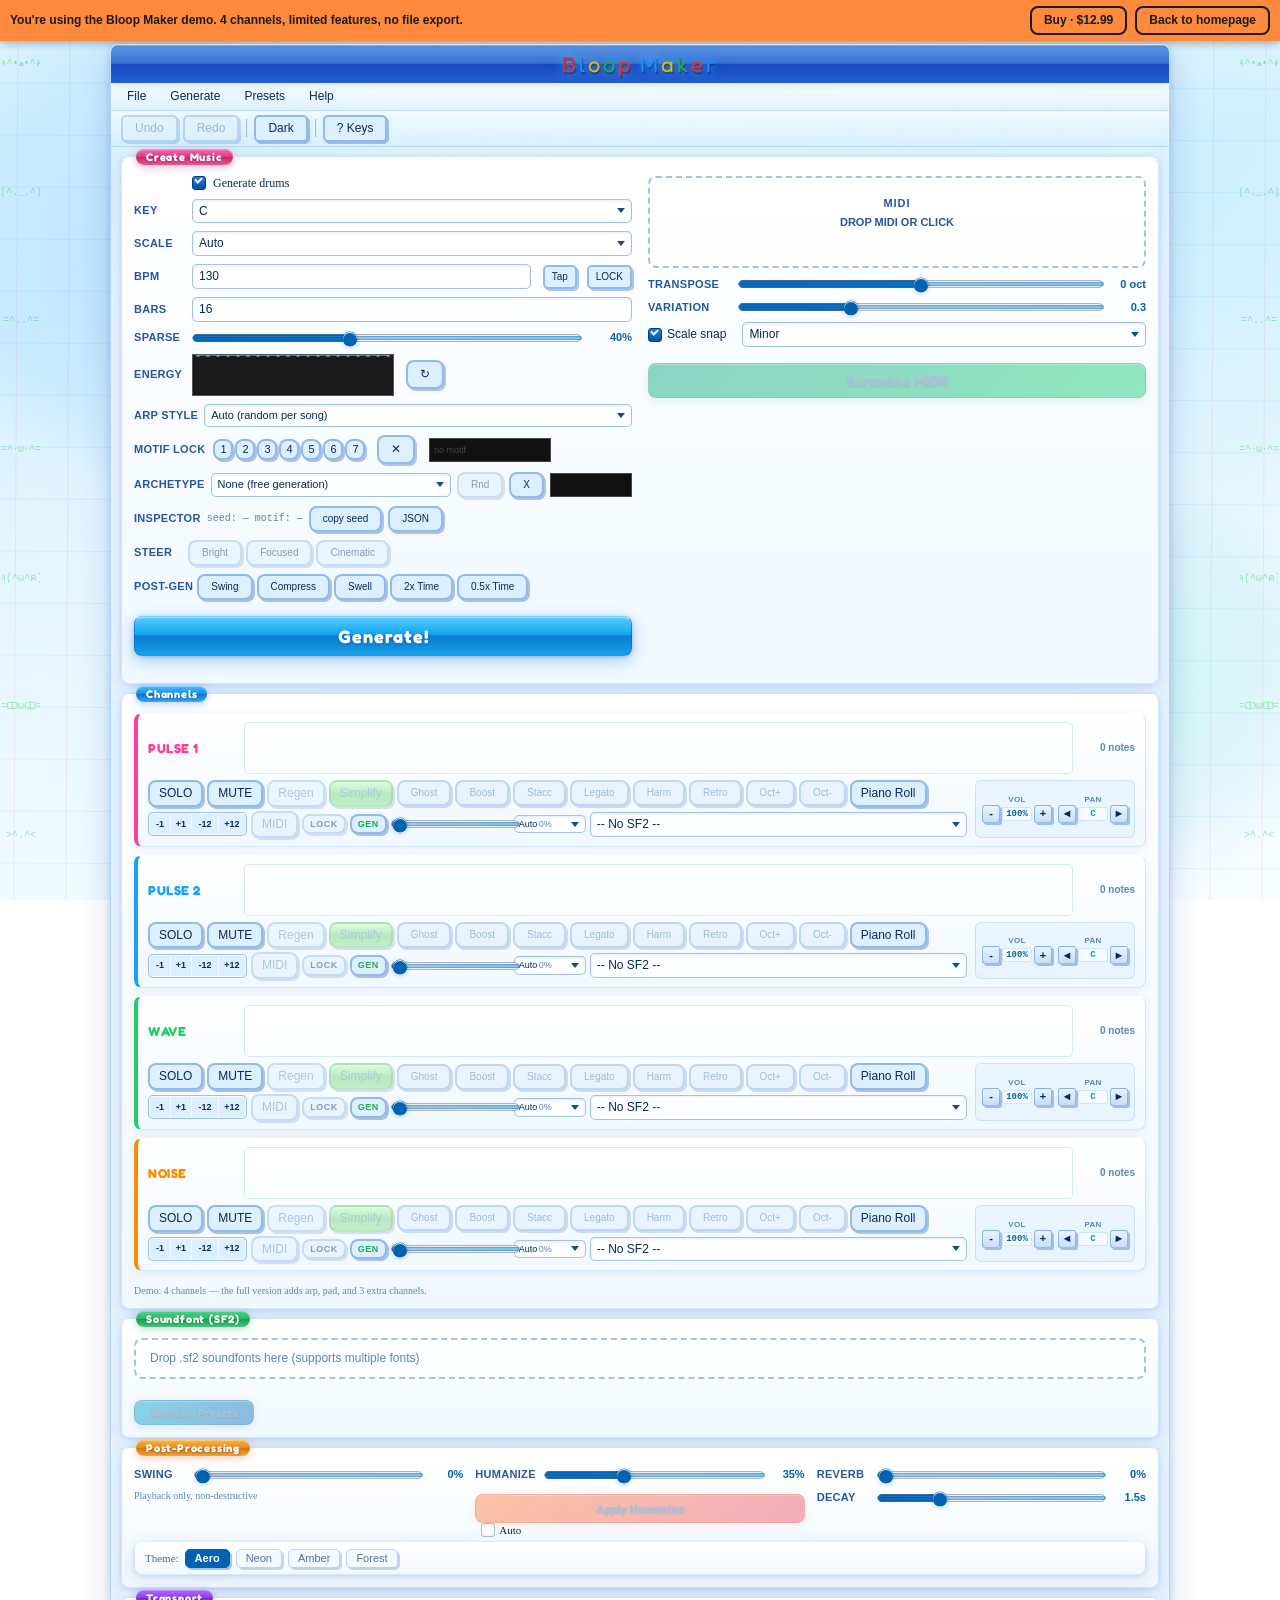
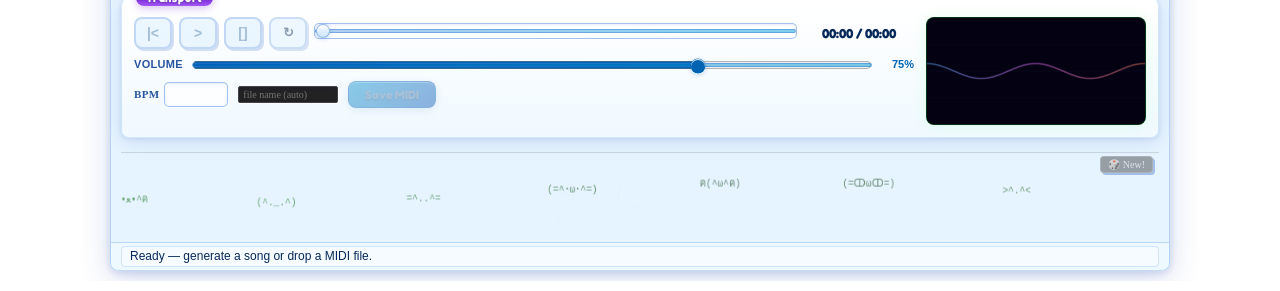
==== app/index.html @ 565cb9e0 "Update Site" ====
<!DOCTYPE html>
<html lang="en">
<head>
  <meta charset="UTF-8" />
  <meta name="viewport" content="width=device-width, initial-scale=1.0" />

  <!-- Primary -->
  <title>Try Bloop Maker Free — In-Browser Game Music Generator Demo</title>
  <meta name="description" content="Try Bloop Maker free in your browser — a no-AI game music generator built on music-theory rules. Generate original chiptune and video game music; the full version exports MIDI and WAV and runs offline." />
  <meta name="keywords" content="
    MIDI generator, free MIDI generator, online MIDI generator,
    melody generator, free melody generator, random melody generator,
    video game music generator, game music maker, indie game music,
    chiptune generator, chiptune maker, 8-bit music generator, 16-bit music,
    procedural music generator, algorithmic music generator,
    royalty free game music, copyright free game music, no AI music,
    background music generator, background music maker,
    RPG music generator, retro music generator, pixel art music,
    game jam music, indie game soundtrack, game dev tools,
    MIDI composer, MIDI maker, MIDI creator, MIDI file generator,
    free music for games, free music for streams, free music for youtube,
    twitch music, stream safe music, no copyright music generator,
    piano roll editor, music composition tool, music theory tool,
    browser music generator, offline music generator, runs offline,
    SoundFont, SF2 player, chiptune composer, tracker music,
    procedural audio, generative music, rule based music
  " />
  <meta name="author" content="Bloop Maker" />
  <meta name="robots" content="index, follow" />
  <meta name="theme-color" content="#1a1a2e" />

  <!-- Canonical -->
  <link rel="canonical" href="https://bloopmaker.net/app/" />

  <!-- Open Graph (Facebook, Discord, Slack previews) -->
  <meta property="og:type" content="website" />
  <meta property="og:title" content="Bloop Maker — Free MIDI Music Generator | No AI | Game &amp; Chiptune Music" />
  <meta property="og:description" content="Generate original video game and chiptune music in your browser. Rule-based, not AI — no copyright risk. Full piano roll editor, MIDI and WAV export. Free, runs offline." />
  <meta property="og:site_name" content="Bloop Maker" />
  <meta property="og:url" content="https://bloopmaker.net/" />

  <!-- Twitter Card -->
  <meta name="twitter:card" content="summary_large_image" />
  <meta name="twitter:title" content="Bloop Maker — Free MIDI Generator for Game Music" />
  <meta name="twitter:description" content="Procedural game music composer. No AI, no copyright risk. Generates original chiptune and RPG music using music theory rules. Free, offline, MIDI + WAV export." />

  <!-- Structured data — SoftwareApplication -->
  <script type="application/ld+json">
  {
    "@context": "https://schema.org",
    "@type": "SoftwareApplication",
    "name": "Bloop Maker",
    "alternateName": ["Bloop Maker MIDI Generator", "Bloop Maker Game Music Composer"],
    "description": "Free browser-based procedural MIDI melody generator and composer for video game and chiptune music. Uses rule-based music theory — no AI, no copyright risk. Runs offline. Export to MIDI or WAV. Features piano roll editing, 6 channels, 50+ melodic archetypes, and 28 arp styles.",
    "applicationCategory": "MusicApplication",
    "applicationSubCategory": "MIDI Generator",
    "operatingSystem": "Any — browser-based, Windows, Mac, Linux",
    "url": "https://bloopmaker.net/",
    "offers": {
      "@type": "Offer",
      "price": "0",
      "priceCurrency": "USD",
      "availability": "https://schema.org/InStock"
    },
    "audience": {
      "@type": "Audience",
      "audienceType": "Indie game developers, streamers, content creators, musicians, game jam participants"
    },
    "featureList": [
      "Procedural MIDI melody generation — no AI",
      "Rule-based music theory composition",
      "Video game music composer",
      "Chiptune and 8-bit music generator",
      "RPG, battle, ambient, and town music modes",
      "Full piano roll note editor",
      "6 independent channels",
      "50+ melodic archetypes",
      "28 arpeggio styles",
      "MIDI file export",
      "WAV audio export",
      "SoundFont (SF2) support",
      "Deterministic seed system — same seed = same song",
      "Runs completely offline",
      "No account required",
      "No copyright risk",
      "No AI or machine learning",
      "Per-channel post-generation editing",
      "Global swing, compress, swell, and time-stretch tools",
      "Import and edit existing MIDI files"
    ],
    "keywords": "MIDI generator, game music, chiptune, procedural music, no AI music, royalty free game music, melody generator"
  }
  </script>

  <!-- FAQ structured data — helps Google show Q&A in search results -->
  <script type="application/ld+json">
  {
    "@context": "https://schema.org",
    "@type": "FAQPage",
    "mainEntity": [
      {
        "@type": "Question",
        "name": "Does Bloop Maker use AI to generate music?",
        "acceptedAnswer": {
          "@type": "Answer",
          "text": "No. Bloop Maker generates music using rule-based music theory algorithms written in code — chord progressions, melody contour, motif repetition, harmonic rhythm, and drum patterns. No machine learning, no neural networks, no AI models are involved."
        }
      },
      {
        "@type": "Question",
        "name": "Is the music generated by Bloop Maker royalty free?",
        "acceptedAnswer": {
          "@type": "Answer",
          "text": "Yes. Music generated by Bloop Maker is created procedurally by code, not sampled from existing recordings. There is no copyright risk from using it in games, streams, YouTube videos, or other projects."
        }
      },
      {
        "@type": "Question",
        "name": "Does Bloop Maker require an internet connection?",
        "acceptedAnswer": {
          "@type": "Answer",
          "text": "No. Bloop Maker runs completely offline once the page is loaded. No data leaves your machine, no account is required, and there is no internet dependency."
        }
      },
      {
        "@type": "Question",
        "name": "What file formats can Bloop Maker export?",
        "acceptedAnswer": {
          "@type": "Answer",
          "text": "Bloop Maker exports standard MIDI files (.mid) that open in any DAW, and WAV audio files rendered using a loaded SoundFont (.sf2). Individual channels can also be exported as separate MIDI files."
        }
      },
      {
        "@type": "Question",
        "name": "Is Bloop Maker free?",
        "acceptedAnswer": {
          "@type": "Answer",
          "text": "Yes, Bloop Maker is completely free to use. The source code is open and it runs in any modern browser."
        }
      }
    ]
  }
  </script>

  <link rel="preconnect" href="https://fonts.googleapis.com" />
  <link href="https://fonts.googleapis.com/css2?family=Fredoka+One&family=Nunito:wght@400;600;700;800&display=swap" rel="stylesheet" />
  <script type="module" crossorigin src="./assets/index-B3h8TAz4.js"></script>
  <link rel="stylesheet" crossorigin href="./assets/index-7Cg9jHGl.css">
</head>
<body>
  <canvas id="bg-canvas"></canvas>
  <div id="app"></div>
</body>
</html>
---- app/assets/index-7Cg9jHGl.css ----
@import"https://fonts.googleapis.com/css2?family=Fredoka+One&display=swap";:root{--win: #e6f4ff;--card: #ffffff;--btn-hi1: #f0f8ff;--btn-hi2: #ddf0ff;--btn-lo1: #c8e4ff;--btn-lo2: #d8eeff;--tb-hi: rgba(68,120,215,.91);--tb-lo: rgba(10,46,155,.97);--b-win: rgba(100,162,235,.38);--b-btn: rgba(55,120,215,.46);--b-card: rgba(135,192,245,.35);--txt: #07295a;--txt-dis: #5a88b4;--txt-dim: #2855a0;--acc: #0063b1;--acc2: #00a0c0;--sel-bg: #003c8c;--sel-txt: #ffffff;--ok: #005c18;--busy: #004cb0;--err: #be1c1c;--c1: #FF3D9A;--c2: #1A9FFF;--c3: #22cc66;--c4: #FF8C00;--red: #be1c1c;--font: 12px/1.4 "Segoe UI", Tahoma, Arial, sans-serif;--font-title: "Fredoka One", "Comic Sans MS", cursive;--radius: 8px}body.theme-neon{background:linear-gradient(160deg,#0d0015,#18003a,#0a001e);background-attachment:fixed;--win: rgba(22,0,48,.95);--card: rgba(30,0,60,.92);--btn-hi1: rgba(80,0,140,.88);--btn-hi2: rgba(50,0,100,.82);--btn-lo1: rgba(30,0,70,.78);--btn-lo2: rgba(40,0,90,.86);--tb-hi: rgba(140,0,200,.96);--tb-lo: rgba(40,0,80,.99);--b-win: rgba(200,0,255,.35);--b-btn: rgba(180,0,240,.5);--b-card: rgba(160,0,220,.28);--txt: #ff88ff;--txt-dis: #660066;--txt-dim: #cc44cc;--acc: #00ffcc;--acc2: #ff00aa;--sel-bg: #aa00ff;--sel-txt: #ffffff;--ok: #00ffaa;--busy: #aa00ff;--err: #ff3366;--c1: #ff00cc;--c2: #00ffee;--c3: #aa00ff;--c4: #ffcc00}body.theme-neon:before{background:radial-gradient(circle,rgba(200,0,255,.18) 0%,transparent 70%)}body.theme-neon:after{background:radial-gradient(circle,rgba(0,255,200,.15) 0%,transparent 70%)}body.theme-amber{background:linear-gradient(160deg,#fdf4e0,#f5e6c0,#faebd4);background-attachment:fixed;--win: rgba(255,248,225,.96);--card: rgba(255,252,235,.94);--btn-hi1: rgba(255,235,170,.9);--btn-hi2: rgba(250,220,140,.84);--btn-lo1: rgba(240,200,110,.8);--btn-lo2: rgba(248,215,135,.88);--tb-hi: rgba(210,130,20,.95);--tb-lo: rgba(150,80,0,.98);--b-win: rgba(180,120,40,.3);--b-btn: rgba(160,100,20,.4);--b-card: rgba(180,130,50,.28);--txt: #3a1a00;--txt-dis: #b08040;--txt-dim: #7a4010;--acc: #c86400;--acc2: #e09020;--sel-bg: #8b4800;--sel-txt: #ffffff;--ok: #2a6000;--busy: #7a3a00;--err: #aa1000;--c1: #c84000;--c2: #0060a0;--c3: #408020;--c4: #9040c0}body.theme-amber:before{background:radial-gradient(circle,rgba(255,200,80,.25) 0%,transparent 70%)}body.theme-amber:after{background:radial-gradient(circle,rgba(200,140,40,.18) 0%,transparent 70%)}body.theme-green{background:linear-gradient(160deg,#e8f5e9,#c8e6c9,#e0f2e1);background-attachment:fixed;--win: rgba(232,245,233,.96);--card: rgba(245,255,245,.94);--btn-hi1: rgba(200,240,200,.9);--btn-hi2: rgba(170,220,170,.84);--btn-lo1: rgba(140,200,140,.8);--btn-lo2: rgba(160,215,160,.88);--tb-hi: rgba(40,120,40,.96);--tb-lo: rgba(10,70,10,.99);--b-win: rgba(60,140,60,.3);--b-btn: rgba(40,120,40,.42);--b-card: rgba(80,150,80,.28);--txt: #0a2a0a;--txt-dis: #508050;--txt-dim: #1a5a1a;--acc: #1a8a1a;--acc2: #40b040;--sel-bg: #0a5a0a;--sel-txt: #ffffff;--ok: #006600;--busy: #004400;--err: #880000;--c1: #cc2244;--c2: #1a88aa;--c3: #228822;--c4: #aa6600}body.theme-green:before{background:radial-gradient(circle,rgba(80,200,80,.25) 0%,transparent 70%)}body.theme-green:after{background:radial-gradient(circle,rgba(40,160,80,.18) 0%,transparent 70%)}body.dark{background:radial-gradient(ellipse 55% 45% at 15% 20%,rgba(0,60,160,.45) 0%,transparent 100%),radial-gradient(ellipse 42% 38% at 85% 15%,rgba(0,80,180,.3) 0%,transparent 100%),radial-gradient(ellipse 50% 50% at 50% 85%,rgba(0,50,140,.25) 0%,transparent 100%),linear-gradient(170deg,#020814,#03101e 35%,#020c18 65%,#030f1c);background-attachment:fixed;--win: rgba(6,14,38,.94);--card: rgba(8,18,48,.9);--btn-hi1: rgba(18,38,88,.88);--btn-hi2: rgba(12,28,68,.82);--btn-lo1: rgba(8,20,54,.78);--btn-lo2: rgba(14,32,76,.86);--tb-hi: rgba(4,10,38,.96);--tb-lo: rgba(2,5,26,.98);--b-win: rgba(28,66,175,.36);--b-btn: rgba(38,88,200,.4);--b-card: rgba(22,58,148,.3);--txt: #88b8e4;--txt-dis: #1c4266;--txt-dim: #4272aa;--acc: #2882de;--acc2: #00b8e0;--sel-bg: #003688;--ok: #00a040;--busy: #1868e0;--err: #cc3c3c}*,*:before,*:after{box-sizing:border-box;margin:0;padding:0}html,body{min-height:100vh;font:var(--font);color:var(--txt);padding:10px;overflow-x:hidden}body{background:radial-gradient(ellipse 60% 45% at 20% 15%,rgba(180,230,255,.4) 0%,transparent 100%),radial-gradient(ellipse 45% 40% at 80% 25%,rgba(140,220,245,.28) 0%,transparent 100%),radial-gradient(ellipse 50% 50% at 50% 80%,rgba(190,240,255,.22) 0%,transparent 100%),linear-gradient(170deg,#f4fbff,#ddf2ff 30%,#eaf8ff,#f8fdff);background-attachment:fixed}body:before{content:"";position:fixed;width:520px;height:520px;top:-4%;left:-8%;border-radius:50%;background:radial-gradient(circle,rgba(120,200,255,.28) 0%,rgba(80,180,240,.1) 50%,transparent 72%);pointer-events:none;z-index:0}body:after{content:"";position:fixed;width:400px;height:400px;bottom:2%;right:-5%;border-radius:50%;background:radial-gradient(circle,rgba(100,230,210,.22) 0%,rgba(60,200,200,.08) 50%,transparent 72%);pointer-events:none;z-index:0}#bg-canvas{position:fixed;top:0;left:0;width:100%;height:100%;z-index:0;pointer-events:none;opacity:.1}body.dark #bg-canvas{opacity:.25}body.dark .btn-chstep{background:linear-gradient(180deg,#122e64e6,#081840e6);color:var(--txt)}body.dark .btn-chstep:hover{background:linear-gradient(180deg,#1e3c82e6,#10285ae6)}body.dark .ch-step-val{background:#0006;border-color:var(--b-card)}body.dark select,body.dark input[type=text],body.dark input[type=number]{background-color:#0a1c46eb!important;color:#88b8e4!important;border-color:var(--b-btn)}body.dark select option{background:#0d1f4a!important;color:#88b8e4!important}.arp-btn.active{background:var(--acc)!important;color:#fff!important;border-color:var(--acc)!important}@keyframes btn-wobble{0%,to{transform:rotate(-2deg)}50%{transform:rotate(2deg)}}#app{position:relative;z-index:1;background:linear-gradient(180deg,rgba(255,255,255,.8) 0%,rgba(230,246,255,.6) 5%,var(--win) 14%);border:1px solid var(--b-win);border-top:1px solid rgba(255,255,255,.8);border-radius:var(--radius);box-shadow:0 8px 32px #003cb42e,0 2px 8px #001e7824,inset 0 1px #ffffffbf;max-width:1060px;margin:0 auto;overflow:hidden}.win-titlebar{background:linear-gradient(180deg,#5a96e6f5,#326ed2fa 48%,#1446befc 51%,#1e5ad2f7);display:flex;align-items:center;justify-content:center;padding:6px 12px;user-select:none;box-shadow:inset 0 1px #c8e6ff73,0 2px 6px #001e7840;min-height:38px}.win-title-text{font-family:var(--font-title);font-size:22px;letter-spacing:3px;line-height:1}.win-song-subtitle{position:absolute;right:14px;font-size:10px;font-family:var(--font);color:#ffffff8c;letter-spacing:.5px;font-style:italic;white-space:nowrap;overflow:hidden;text-overflow:ellipsis;max-width:260px}.title-letter{display:inline-block;color:#fffffff2;text-shadow:0 0 10px rgba(120,220,255,.6),0 0 22px rgba(60,180,255,.35),1px 2px 0 rgba(0,0,0,.35);transition:transform .14s cubic-bezier(.34,1.56,.64,1),color .12s,text-shadow .12s}.title-letter:hover{transform:scale(1.32) rotate(-7deg) translateY(-4px);color:#b8ffee;text-shadow:0 0 14px rgba(80,255,200,.8),0 0 28px rgba(40,200,180,.55),1px 2px 0 rgba(0,0,0,.4)}.win-menubar{background:linear-gradient(180deg,#ffffff8c,#dcf0ff66);border-bottom:1px solid var(--b-win);display:flex;gap:0;padding:2px 4px;position:relative;z-index:200}.win-menu-item{position:relative;padding:3px 12px;font:var(--font);cursor:default;user-select:none;border-radius:4px;color:var(--txt);transition:background .1s}.win-menu-item:hover,.win-menu-item.open{background:var(--sel-bg);color:var(--sel-txt);border-radius:4px 4px 0 0}.win-dropdown{display:none;position:absolute;top:100%;left:0;background:#fff;border:1px solid var(--b-card);box-shadow:0 4px 18px #0032aa2e,0 1px 4px #0000001a;min-width:190px;z-index:999;padding:3px 0;border-radius:0 4px 4px}.win-menu-item.open .win-dropdown{display:block}.win-dropdown-item{padding:5px 18px;font:var(--font);color:var(--txt);cursor:default;white-space:nowrap}.win-dropdown-item:hover{background:var(--sel-bg);color:var(--sel-txt)}.win-dropdown-item.disabled{color:var(--txt-dis);pointer-events:none}.win-dropdown-sep{height:1px;background:var(--b-card);margin:3px 8px}.win-toolbar{background:linear-gradient(180deg,#ffffff73,#d2ebff4d);border-bottom:1px solid var(--b-win);display:flex;align-items:center;gap:5px;padding:4px 10px;flex-wrap:wrap}.toolbar-sep{width:1px;height:18px;background:var(--b-btn);margin:0 2px}button{background:var(--btn-hi2);border:2px solid var(--b-btn);border-radius:var(--radius);box-shadow:2px 2px #003cb44d;font:var(--font);color:var(--txt);cursor:pointer;padding:4px 12px;white-space:nowrap;transition:box-shadow .06s,transform .06s}button:hover:not(:disabled){box-shadow:3px 3px #003cb466;transform:translate(-1px,-1px)}button:active:not(:disabled){box-shadow:1px 1px #003cb44d;transform:translate(1px,1px);padding:4px 12px}button:disabled{color:var(--txt-dis);cursor:not-allowed;opacity:.55}.toolbar-btn{padding:3px 12px;border-radius:5px}.toolbar-btn:active:not(:disabled){padding:4px 11px 2px 13px}input[type=text],input[type=number],select{background:#fffc;border:1px solid var(--b-btn);border-radius:5px;font:var(--font);color:#07295a;padding:3px 6px;outline:none;box-shadow:inset 0 1px 3px #0032a01a,0 1px #fff9}select option{color:#07295a;background:#fff}input[type=number]{width:64px}select{appearance:none;background-image:url("data:image/svg+xml,%3Csvg xmlns='http://www.w3.org/2000/svg' width='8' height='5'%3E%3Cpath d='M0 0l4 5 4-5z' fill='%230a5090'/%3E%3C/svg%3E");background-repeat:no-repeat;background-position:right 6px center;background-color:#fffc;padding-right:22px;cursor:pointer}select:focus,input:focus{border-color:var(--acc);box-shadow:0 0 0 2px #0064c82e,inset 0 1px 3px #0032a01a}.seek-slider:focus{outline:none;border-color:var(--b-btn);box-shadow:inset 0 1px 3px #0032a01a}input[type=range]{accent-color:var(--acc);cursor:pointer;height:16px}input[type=range]::-webkit-slider-runnable-track{height:4px;background:linear-gradient(90deg,#0064c84d,#00a0dc80);border-radius:2px;border:1px solid var(--b-btn)}input[type=range]::-webkit-slider-thumb{appearance:none;width:14px;height:14px;margin-top:-6px;background:linear-gradient(180deg,#fffffff7,#c8e4ffe6);border:1px solid var(--b-btn);border-radius:50%;box-shadow:0 1px 4px #0050c838,inset 0 1px #ffffffe6;cursor:pointer}input[type=checkbox]{appearance:none;width:14px;height:14px;background:#fffc;border:1px solid var(--b-btn);border-radius:3px;position:relative;cursor:pointer;vertical-align:middle;flex-shrink:0;box-shadow:inset 0 1px 2px #0032a01a}input[type=checkbox]:checked{background:linear-gradient(180deg,#1e80e0,#0050a8);border-color:#003c8c}input[type=checkbox]:checked:after{content:"";position:absolute;left:2px;top:0;width:7px;height:5px;border-left:2px solid #fff;border-bottom:2px solid #fff;transform:rotate(-45deg)}.win-body{padding:10px;display:flex;flex-direction:column;gap:10px}.card{background:linear-gradient(180deg,#fff 0% 5%,#f0f9ff);border:1px solid var(--b-card);border-top:1px solid rgba(255,255,255,.9);border-radius:var(--radius);box-shadow:0 4px 18px #003cb41f,0 1px 4px #001e781a,inset 0 1px #ffffffeb;padding:18px 12px 12px;position:relative}.card-title{position:absolute;top:-9px;left:14px;background:linear-gradient(90deg,#0063b1d9,#00a0c0cc);padding:1px 10px;font:bold 11px var(--font-title);color:#fff;border-radius:20px;letter-spacing:.8px;text-shadow:0 1px 2px rgba(0,0,0,.25);box-shadow:0 1px 4px #0050b433}.ct-create{background:linear-gradient(180deg,#ff64b4f2,#dc286eeb 49%,#c81e5af5 51%,#e6468ce6);box-shadow:0 2px 8px #c828504d,inset 0 1px #ffc8e666}.ct-channels{background:linear-gradient(180deg,#50b4fff2,#008ce6eb 49%,#006ed2f5 51%,#28a0f0e6);box-shadow:0 2px 8px #0064d24d,inset 0 1px #b4e6ff73}.ct-sf2{background:linear-gradient(180deg,#50d282f2,#14b45aeb 49%,#0a9b46f5 51%,#32c36ee6);box-shadow:0 2px 8px #0a8c3c47,inset 0 1px #aaffd266}.ct-pp{background:linear-gradient(180deg,#ffb43cf2,#e6820aeb 49%,#d26e00f5 51%,#f09b28e6);box-shadow:0 2px 8px #b4500047,inset 0 1px #ffe6a066}.ct-transport{background:linear-gradient(180deg,#b464fff2,#8232e6eb 49%,#6e1ed2f5 51%,#9b46f5e6);box-shadow:0 2px 8px #641ec847,inset 0 1px #dcb4ff66}.win-status{background:#ffffff4d;border-top:1px solid var(--b-win);display:flex;align-items:center;padding:3px 10px;min-height:24px}.win-status-panel{border:1px solid var(--b-card);border-radius:4px;padding:1px 8px;flex:1;white-space:nowrap;overflow:hidden;text-overflow:ellipsis;font:var(--font);background:#fff6}.win-status.ok .win-status-panel{color:var(--ok)}.win-status.busy .win-status-panel{color:var(--busy)}.win-status.err .win-status-panel{color:var(--err)}.create-grid{display:grid;grid-template-columns:1fr 1fr;gap:16px}@media (max-width: 600px){.create-grid{grid-template-columns:1fr}}.gen-row{display:flex;align-items:center;gap:8px;margin-bottom:8px}.gen-label{font-weight:700;min-width:50px;font-size:11px;text-transform:uppercase;letter-spacing:.3px;color:var(--txt-dim)}.gen-select,.gen-input{flex:1;min-width:80px}.gen-select{color:#07295a!important}body.dark .gen-select{color:#88b8e4!important}.gen-noise-row{display:flex;align-items:center;gap:7px;margin-bottom:8px;padding-left:58px}@keyframes spinny{0%{transform:rotate(0)}to{transform:rotate(360deg)}}.btn-generate{width:100%;padding:8px;background:linear-gradient(180deg,#50c8fff2,#00a0f0eb 45%,#0078d2f5 51%,#0096e6e6);border:1px solid rgba(0,100,190,.55);border-top:1px solid rgba(140,220,255,.8);border-radius:var(--radius);box-shadow:0 4px 16px #0064dc52,0 1px 4px #003cb433,inset 0 1px #ffffff80;font:bold 18px var(--font-title);letter-spacing:1px;cursor:pointer;color:#fff;text-shadow:0 1px 3px rgba(0,40,120,.4);margin-top:8px;transition:transform .1s,box-shadow .1s}.btn-generate:hover:not(:disabled){transform:translateY(-1px);box-shadow:0 6px 22px #0078f066,inset 0 1px #ffffff8c}.btn-generate:active:not(:disabled){transform:translateY(1px);box-shadow:inset 0 2px 6px #00288c38;padding:9px 8px 7px}.btn-scramble{width:100%;padding:7px;background:linear-gradient(135deg,#00a078e0,#00c864d1);border:1px solid rgba(0,120,80,.4);border-radius:var(--radius);box-shadow:0 3px 10px #00965a38,inset 0 1px #ffffff47;font:bold 15px var(--font-title);cursor:pointer;color:#fff;text-shadow:0 1px 2px rgba(0,0,0,.25);margin-top:8px;transition:transform .1s}.btn-scramble:hover:not(:disabled){transform:translateY(-1px)}.btn-scramble:active:not(:disabled){transform:translateY(1px);padding:8px 7px 6px}.btn-scramble:disabled{opacity:.5;cursor:not-allowed}.drop-zone{position:relative;border:2px dashed var(--b-btn);border-radius:var(--radius);background:#ffffff6b;padding:18px 10px;text-align:center;cursor:pointer;overflow:hidden;margin-bottom:8px;transition:background .15s,border-color .15s}.drop-zone input[type=file]{position:absolute;inset:0;opacity:0;cursor:pointer;width:100%;height:100%}.drop-zone:hover,.drop-zone.drag-over{background:#0064c814;border-color:var(--acc)}.drop-zone.loaded{border-color:#2a5;background:#00b45012}.drop-icon{font-size:11px;font-weight:700;display:block;margin-bottom:4px;color:var(--txt-dim);letter-spacing:1px}.drop-label{font-weight:700;font-size:11px;text-transform:uppercase;color:var(--txt-dim)}.drop-filename{margin-top:4px;font-size:11px;color:var(--acc);font-weight:700;min-height:14px}.scramble-row{display:flex;align-items:center;gap:8px;margin-bottom:7px}.scramble-label{font-weight:700;font-size:11px;text-transform:uppercase;min-width:82px;letter-spacing:.3px;color:var(--txt-dim)}.range-input{flex:1}.scramble-val{font-weight:700;font-size:11px;min-width:34px;text-align:right;color:var(--acc)}.scramble-check{display:flex;align-items:center;gap:5px;font-size:12px;cursor:pointer}.progress-wrap{height:7px;background:#0050b414;border:1px solid var(--b-card);border-radius:4px;margin-top:8px;overflow:hidden;opacity:0;transition:opacity .2s}.progress-wrap.visible{opacity:1}@keyframes aero-shimmer{0%{background-position:-100% 0}to{background-position:200% 0}}.progress-fill{height:100%;background:linear-gradient(90deg,#0082dcd9,#00bef0e6 40%,#50dcfff2 55%,#00aae6e0 75%,#006ed2d1);background-size:200% 100%;border-radius:4px;box-shadow:0 0 8px #00a0f066,inset 0 1px #ffffff59;transition:width .15s ease;animation:aero-shimmer 1.8s linear infinite}.channels-list{display:flex;flex-direction:column;gap:8px}.channel-row{display:flex;flex-direction:column;gap:6px;background:linear-gradient(180deg,#fff,#f0f9ff);border:1px solid var(--b-card);border-top:1px solid rgba(255,255,255,.92);border-radius:var(--radius);border-left:4px solid;padding:8px 10px;box-shadow:0 2px 10px #0032a014,inset 0 1px #fffffff2}.channel-row[data-channel=pulse1]{border-left-color:var(--c1)}.channel-row[data-channel=pulse2]{border-left-color:var(--c2)}.channel-row[data-channel=wave]{border-left-color:var(--c3)}.channel-row[data-channel=noise]{border-left-color:var(--c4)}.channel-row.muted{opacity:.36}.ch-top{display:grid;grid-template-columns:88px 1fr auto;align-items:center;gap:8px}.channel-label{font:bold 13px var(--font-title);letter-spacing:.5px}.channel-row[data-channel=pulse1] .channel-label{color:var(--c1)}.channel-row[data-channel=pulse2] .channel-label{color:var(--c2)}.channel-row[data-channel=wave] .channel-label{color:var(--c3)}.channel-row[data-channel=noise] .channel-label{color:var(--c4)}.channel-canvas{width:100%;height:52px;display:block;border:1px solid var(--b-card);border-radius:5px;background:#ffffffb3;cursor:default}.channel-canvas.editing{height:200px;cursor:crosshair}.channel-note-count{font-size:10px;font-weight:700;min-width:54px;text-align:right;color:var(--txt-dis)}.ch-controls{display:flex;align-items:stretch;gap:8px;position:relative;z-index:1}.ch-btns{display:flex;align-items:center;gap:4px;flex-wrap:wrap;flex:1}.btn-solo,.btn-mute,.btn-regen,.btn-simplify,.btn-export-ch,.btn-edit-roll{padding:3px 9px}.btn-mute.active{background:linear-gradient(180deg,#ffa0b4e0,#dc5064cc 51%,#f08296e6);color:#6a0015;border-color:#c83c5080}.btn-solo.active{background:linear-gradient(180deg,#ffe664e6,#dcaa14d1 51%,#f0d23ceb);color:#4a3000;border-color:#b4820080}.btn-edit-roll.active{background:linear-gradient(180deg,#8cd2ffe6,#3c96ebd1 51%,#64b4ffeb);color:#002060;border-color:#2878d280}.btn-regen:disabled,.btn-export-ch:disabled,.btn-simplify:disabled{opacity:.45;cursor:not-allowed}.btn-simplify{background:linear-gradient(180deg,#b4ffb4e0,#50c850cc 51%,#78dc78e6);border-color:#28a02875;color:#003a00}.ch-transpose{display:flex;align-items:center;gap:1px;border:1px solid var(--b-btn);border-radius:5px;overflow:hidden;padding:1px;background:#fff3}.btn-tr{width:20px;height:20px;padding:0;font:700 9px/1 Segoe UI,Tahoma,sans-serif;border:none;border-radius:0;box-shadow:none}.btn-tr:active{box-shadow:inset 0 1px 2px #0032a02e;padding:0}.ch-sliders{display:flex;align-items:center;gap:6px;padding:3px 6px;background:#dceeff73;border:1px solid var(--b-card);border-radius:6px;flex-shrink:0}.ch-step-ctrl{display:flex;flex-direction:column;align-items:center;gap:1px}.ch-slider-lbl{font:700 8px Segoe UI,Tahoma,sans-serif;text-transform:uppercase;letter-spacing:.3px;color:var(--txt-dis)}.ch-btn-group{display:flex;align-items:center;gap:2px}.btn-chstep{width:18px;height:18px;padding:0;font:700 11px Segoe UI,Tahoma,sans-serif;line-height:1;background:linear-gradient(180deg,#e8f4ff,#c8ddf5);border:1px solid var(--b-btn);border-radius:3px;color:var(--txt);cursor:pointer;display:flex;align-items:center;justify-content:center}.btn-chstep:hover{background:linear-gradient(180deg,#f2f9ff,#d8eeff)}.btn-chstep:active{background:linear-gradient(180deg,#b8d4f0,#c8e0ff)}.ch-step-val{font:700 9px Segoe UI,Tahoma,monospace;min-width:30px;text-align:center;color:var(--acc);background:#fff9;border:1px solid var(--b-card);border-radius:3px;padding:1px 2px}.ch-pan-val{color:var(--acc2)}.ch-sparse-wrap{display:flex;align-items:center;gap:4px;flex:1;min-width:120px;max-width:160px;position:relative;z-index:2}.ch-sparse{flex:1}.ch-sparse-val{font-size:9px;color:var(--txt-dis);min-width:28px;text-align:right}.btn-gen-toggle{padding:2px 6px;font-size:9px;font-weight:700;letter-spacing:.5px;opacity:.45}.btn-gen-toggle.active{opacity:1;color:#2a4}.btn-lock{padding:2px 6px;font-size:9px;font-weight:700;letter-spacing:.5px;opacity:.45}.btn-lock.active{opacity:1;color:#e8a000;background:#e8a0001f}.instrument-select{flex:1;min-width:100px}.ch-style-select{min-width:72px;font-size:9px;padding:2px 4px}.sf2-drop-zone{position:relative;background:#ffffff7a;border:2px dashed var(--b-btn);border-radius:var(--radius);padding:10px 14px;cursor:pointer;overflow:hidden;transition:background .15s,border-color .15s}.sf2-drop-zone input[type=file]{position:absolute;inset:0;opacity:0;cursor:pointer;width:100%;height:100%}.sf2-drop-zone:hover,.sf2-drop-zone.drag-over{background:#0064c814;border-color:var(--acc)}.sf2-drop-zone.loaded{background:#00b45012;border-color:#2a5}.sf2-status{font:var(--font);color:var(--txt-dis);pointer-events:none}.sf2-status.loaded{color:#005c18;font-weight:700}.sf2-actions{display:flex;align-items:center;gap:8px;margin-top:8px;flex-wrap:wrap}.btn-random-sf2{padding:4px 16px;background:linear-gradient(135deg,#00a0c8e0,#0064b4d9);border:1px solid rgba(0,80,160,.4);border-radius:var(--radius);box-shadow:0 2px 8px #0064be38,inset 0 1px #ffffff40;font:bold 12px var(--font-title);cursor:pointer;color:#fff;text-shadow:0 1px 2px rgba(0,0,0,.22);transition:transform .1s}.btn-random-sf2:hover:not(:disabled){transform:translateY(-1px)}.btn-random-sf2:active:not(:disabled){transform:translateY(0)}.btn-random-sf2:disabled{opacity:.5;cursor:not-allowed}.pp-grid{display:grid;grid-template-columns:1fr 1fr 1fr;gap:12px;align-items:start}@media (max-width:700px){.pp-grid{grid-template-columns:1fr 1fr}}@media (max-width:480px){.pp-grid{grid-template-columns:1fr}}.pp-row{display:flex;align-items:center;gap:8px;margin-bottom:7px}.pp-label{font-weight:700;font-size:11px;text-transform:uppercase;min-width:52px;letter-spacing:.3px;color:var(--txt-dim)}.pp-val{font-weight:700;font-size:11px;min-width:32px;text-align:right;color:var(--acc)}.pp-note{font:10px Segoe UI;color:var(--txt-dis);margin-top:2px}.btn-humanize{width:100%;margin-top:4px;padding:6px;background:linear-gradient(135deg,#ff7832e0,#e63c5ad1);border:1px solid rgba(200,60,40,.38);border-radius:var(--radius);font:bold 12px var(--font-title);color:#fff;cursor:pointer;text-shadow:0 1px 2px rgba(0,0,0,.22);box-shadow:0 2px 8px #dc503233,inset 0 1px #ffffff38;transition:transform .1s}.btn-humanize:hover:not(:disabled){transform:translateY(-1px)}.btn-humanize:active:not(:disabled){transform:translateY(0);padding:7px 6px 5px}.btn-humanize:disabled{opacity:.5;cursor:not-allowed}.transport-main{display:flex;gap:12px;align-items:flex-start}.transport-controls{flex:1;min-width:0}.transport-row{display:flex;align-items:center;gap:7px;margin-bottom:8px}.btn-transport{width:38px;height:32px;border-radius:var(--radius);font:700 14px/1 Segoe UI,Tahoma,sans-serif;cursor:pointer;display:flex;align-items:center;justify-content:center;flex-shrink:0;padding:0}.btn-transport:active:not(:disabled){padding:0}.btn-transport:not(:disabled).playing{background:linear-gradient(180deg,#50dc82e6,#14be5ae0 49%,#00a03cd6 51%,#3cc86eeb);border-color:#00782866;box-shadow:inset 0 1px #ffffffb3,0 2px 8px #00b44647;color:#fff}.btn-transport:disabled{color:var(--txt-dis);cursor:not-allowed}#loop-btn{opacity:.45}#loop-btn.active{opacity:1;background:linear-gradient(180deg,#8cd2ffe6,#3c96ebd1 51%,#64b4ffeb);border-color:#2878d280;color:#002060;box-shadow:inset 0 1px #fff9}.seek-wrap{flex:1}.seek-slider{width:100%;height:20px;background:#ffffff80;border:1px solid var(--b-btn);border-radius:5px;appearance:none;cursor:pointer;box-shadow:inset 0 1px 3px #0032a01a}.seek-slider::-webkit-slider-thumb{appearance:none;width:14px;height:24px;background:linear-gradient(180deg,#fffffff7,#c8e4ffe0);border:1px solid var(--b-btn);border-radius:5px;box-shadow:0 1px 4px #0050c82e,inset 0 1px #ffffffe6;cursor:pointer}.seek-slider::-moz-range-thumb{width:14px;height:24px;background:linear-gradient(180deg,#fffffff7,#c8e4ffe0);border:1px solid var(--b-btn);border-radius:5px;cursor:pointer}.seek-time{font:bold 13px var(--font-title);min-width:110px;text-align:center;flex-shrink:0;color:var(--txt)}.volume-row{display:flex;align-items:center;gap:8px;margin-bottom:8px;position:relative;z-index:10}.transport-meta{display:flex;align-items:center;gap:10px;flex-wrap:wrap}.bpm-control{display:flex;align-items:center;gap:5px}.bpm-label{font:700 11px Segoe UI;text-transform:uppercase;color:var(--txt-dim);letter-spacing:.3px}.bpm-input{width:66px;font:bold 14px var(--font-title)!important;color:var(--acc)!important;text-align:center;padding:3px 4px!important}.btn-download{padding:5px 16px;background:linear-gradient(135deg,#008cc8e0,#0050b4d9);border:1px solid rgba(0,70,170,.38);border-radius:var(--radius);box-shadow:0 2px 8px #0050be33,inset 0 1px #ffffff40;font:bold 12px var(--font-title);cursor:pointer;color:#fff;text-shadow:0 1px 2px rgba(0,0,0,.22);transition:transform .1s}.btn-download:hover:not(:disabled){transform:translateY(-1px)}.btn-download:active:not(:disabled){transform:translateY(0)}.btn-download:disabled{opacity:.5;cursor:not-allowed}.osc-canvas{width:220px;height:108px;border:1px solid rgba(0,200,80,.22);border-radius:var(--radius);background:#000800;flex-shrink:0;display:block;box-shadow:0 0 16px #00ff411a,inset 0 0 20px #00000080}@media (max-width:660px){.transport-main{flex-direction:column}.osc-canvas{width:100%;height:70px}}.modal-overlay{display:none;position:fixed;inset:0;background:#00143c7a;z-index:9000;align-items:center;justify-content:center}.modal-overlay.open{display:flex}.modal-window{background:var(--card);border:1px solid var(--b-win);border-radius:12px;box-shadow:0 24px 64px #001e9647,inset 0 1px #fffc;max-width:540px;width:94%;max-height:82vh;overflow:hidden;display:flex;flex-direction:column}.modal-titlebar{background:linear-gradient(180deg,var(--tb-hi) 0%,var(--tb-lo) 100%);padding:8px 14px;display:flex;align-items:center;justify-content:space-between;box-shadow:inset 0 1px #ffffff38,0 1px #0000002e}.modal-title-text{font:bold 14px var(--font-title);color:#fff;text-shadow:0 1px 2px rgba(0,0,0,.3);letter-spacing:1px}.modal-close{background:#ffffff2e;border:1px solid rgba(255,255,255,.28);border-radius:4px;color:#fff;font:700 11px Segoe UI;padding:2px 10px;cursor:pointer}.modal-close:hover{background:#c81e1e8c}.modal-body{padding:16px 20px;overflow-y:auto;font:var(--font);color:var(--txt);line-height:1.65;flex:1}.modal-body h3{font:bold 14px var(--font-title);color:var(--acc);margin:16px 0 6px;letter-spacing:.5px}.modal-body h3:first-child{margin-top:0}.modal-body p{margin-bottom:8px}.modal-body .tip{background:#0064c812;border-left:3px solid var(--acc);border-radius:0 5px 5px 0;padding:7px 12px;margin:7px 0;font-size:11px}.modal-body .idea-list{list-style:none;padding:0;margin:6px 0}.modal-body .idea-list li{padding:3px 0 3px 16px;font-size:11px;color:var(--txt-dim);position:relative}.modal-body .idea-list li:before{content:"~";position:absolute;left:0;color:var(--acc2)}.modal-footer{padding:10px 20px;border-top:1px solid var(--b-card);text-align:right}.win-dropdown-submenu{position:relative}.win-dropdown-submenu>.win-submenu{display:none;position:absolute;left:100%;top:-2px;background:var(--win);border:1px solid var(--b-card);min-width:160px;max-height:320px;overflow-y:auto;z-index:1000;box-shadow:2px 2px 8px #0000004d}.win-dropdown-submenu:hover>.win-submenu{display:block}::selection{background:var(--sel-bg);color:var(--sel-txt)}.btn-theme{font:11px/1 Tahoma,sans-serif;padding:3px 9px;border-radius:5px;cursor:pointer;background:var(--btn-hi1);color:var(--txt);border:1px solid var(--b-btn);opacity:.65;transition:opacity .15s}.btn-theme:hover{opacity:.9}.btn-theme.active{opacity:1;font-weight:700;background:var(--acc);color:#fff;border-color:var(--acc)}.ascii-side{position:fixed;top:0;width:38px;height:100vh;display:flex;flex-direction:column;justify-content:space-around;align-items:center;pointer-events:none;z-index:0;overflow:hidden}.ascii-side-left{left:2px}.ascii-side-right{right:2px}.ascii-side span{font:10px/1.4 monospace;display:block;white-space:nowrap;writing-mode:horizontal-tb;transform-origin:center;animation:ascii-bob 4s ease-in-out infinite}@keyframes ascii-bob{0%,to{transform:translateY(0) scale(1)}50%{transform:translateY(-10px) scale(1.05)}}
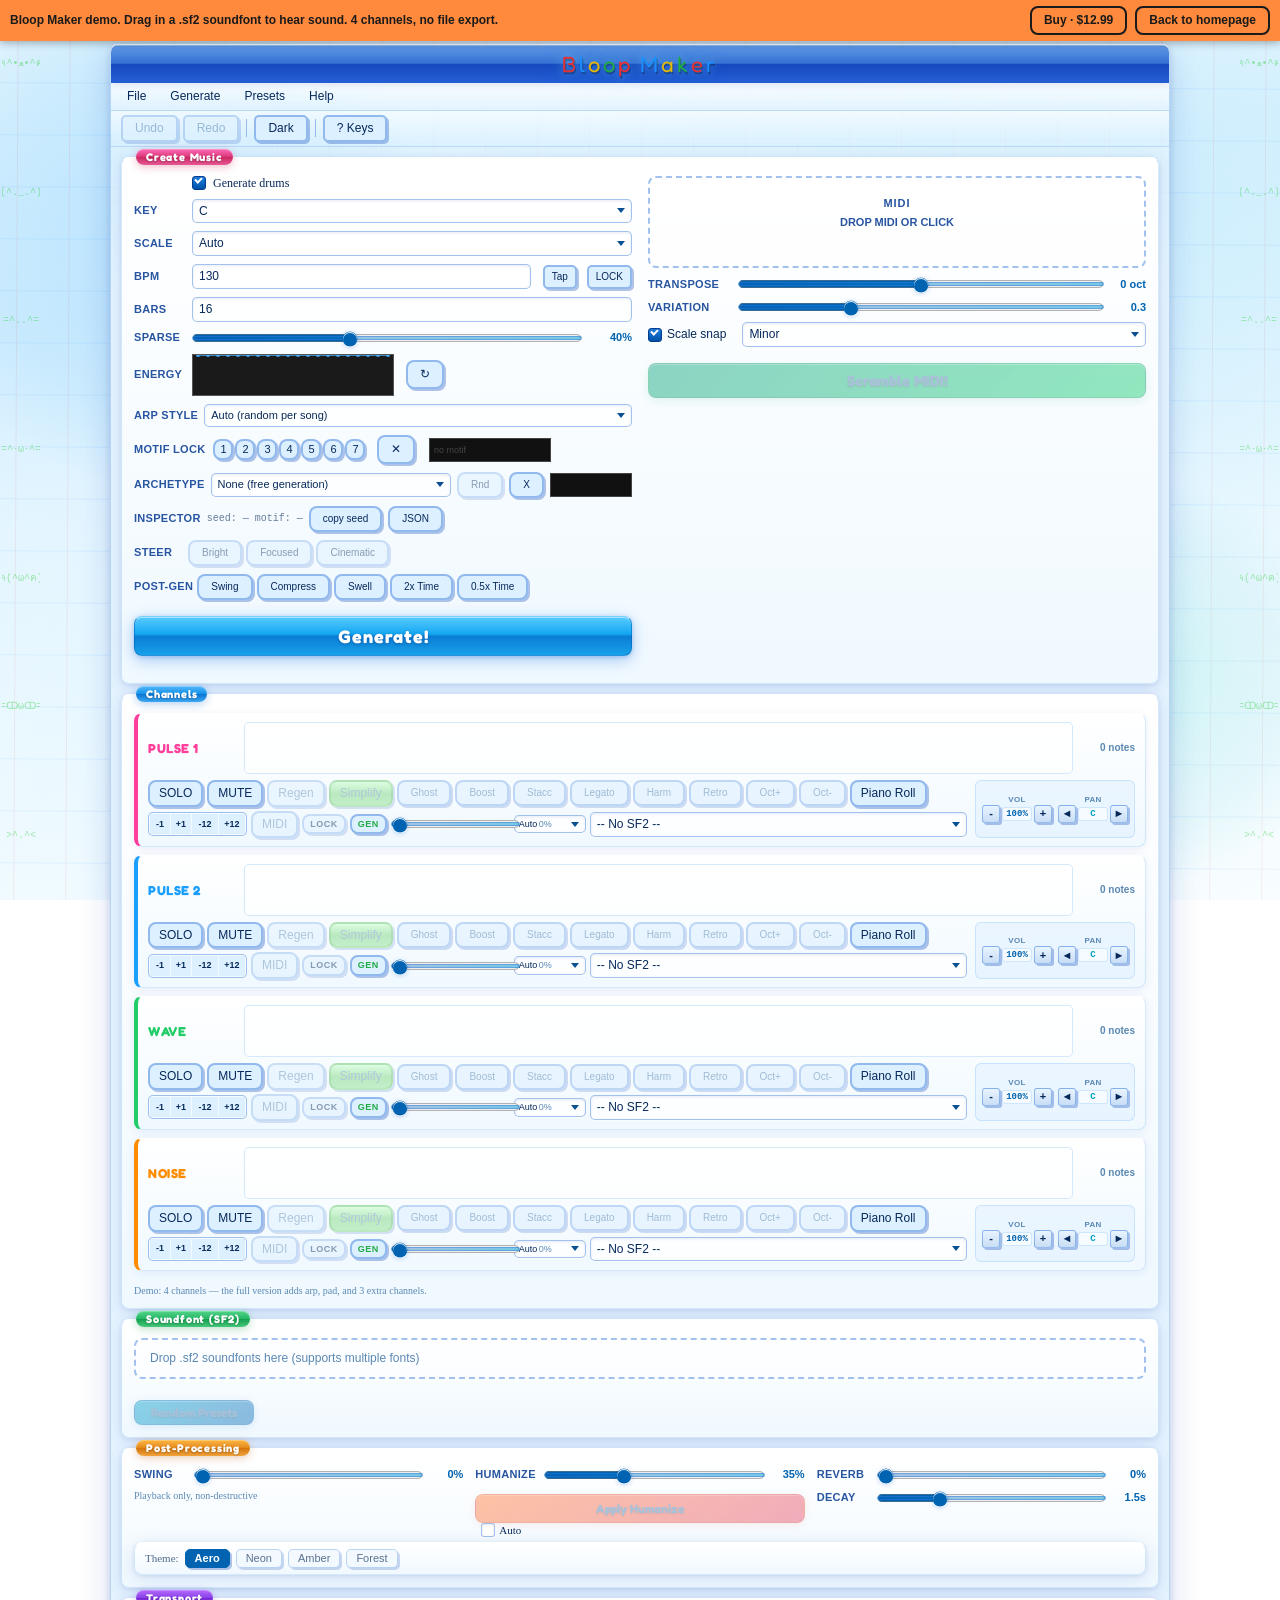
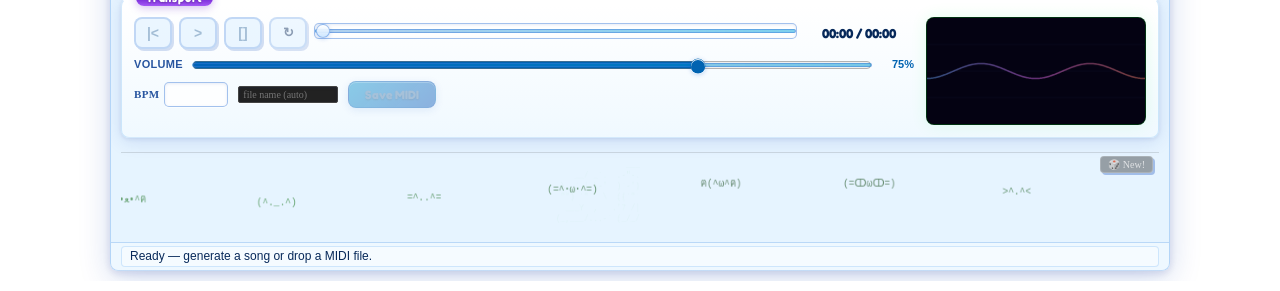
==== commit b1d4483e: "Update sit copy" ====
--- a/app/index.html
+++ b/app/index.html
@@ -144,7 +144,7 @@
 
   <link rel="preconnect" href="https://fonts.googleapis.com" />
   <link href="https://fonts.googleapis.com/css2?family=Fredoka+One&family=Nunito:wght@400;600;700;800&display=swap" rel="stylesheet" />
-  <script type="module" crossorigin src="./assets/index-B3h8TAz4.js"></script>
+  <script type="module" crossorigin src="./assets/index-CIZp2CBN.js"></script>
   <link rel="stylesheet" crossorigin href="./assets/index-7Cg9jHGl.css">
 </head>
 <body>
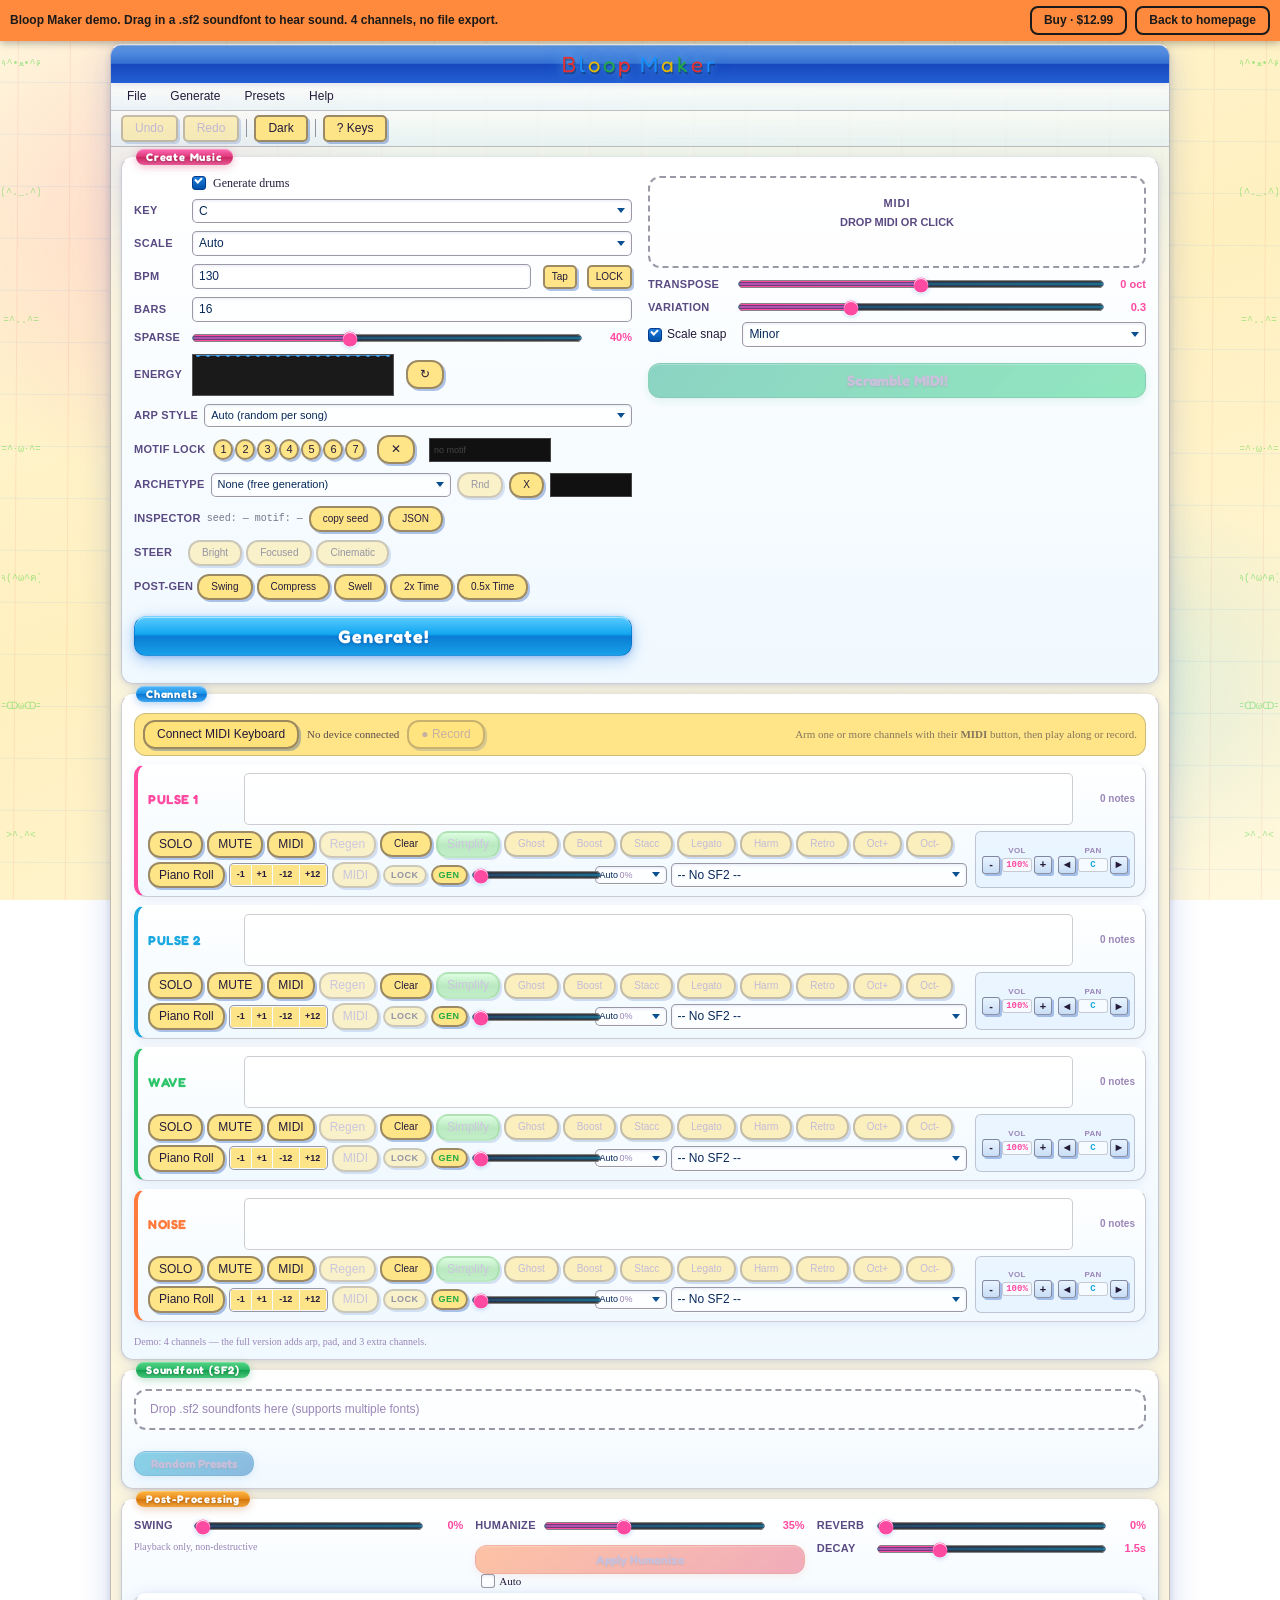
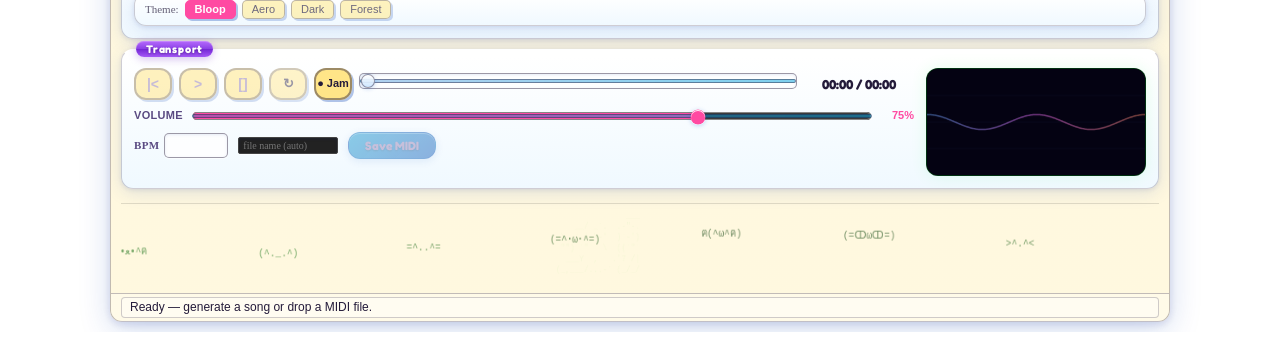
==== commit 0d3729ea: "Rewrite, add about page + contact form." ====
--- a/app/index.html
+++ b/app/index.html
@@ -144,8 +144,8 @@
 
   <link rel="preconnect" href="https://fonts.googleapis.com" />
   <link href="https://fonts.googleapis.com/css2?family=Fredoka+One&family=Nunito:wght@400;600;700;800&display=swap" rel="stylesheet" />
-  <script type="module" crossorigin src="./assets/index-CIZp2CBN.js"></script>
-  <link rel="stylesheet" crossorigin href="./assets/index-7Cg9jHGl.css">
+  <script type="module" crossorigin src="./assets/index-BNZ-xhAu.js"></script>
+  <link rel="stylesheet" crossorigin href="./assets/index-B3XOt5rT.css">
 </head>
 <body>
   <canvas id="bg-canvas"></canvas>
--- a/app/assets/index-B3XOt5rT.css
+++ b/app/assets/index-B3XOt5rT.css
@@ -0,0 +1 @@
+@import"https://fonts.googleapis.com/css2?family=Fredoka+One&display=swap";:root{--win: #e6f4ff;--card: #ffffff;--btn-hi1: #f0f8ff;--btn-hi2: #ddf0ff;--btn-lo1: #c8e4ff;--btn-lo2: #d8eeff;--tb-hi: rgba(68,120,215,.91);--tb-lo: rgba(10,46,155,.97);--b-win: rgba(100,162,235,.38);--b-btn: rgba(55,120,215,.46);--b-card: rgba(135,192,245,.35);--txt: #07295a;--txt-dis: #5a88b4;--txt-dim: #2855a0;--acc: #0063b1;--acc2: #00a0c0;--sel-bg: #003c8c;--sel-txt: #ffffff;--ok: #005c18;--busy: #004cb0;--err: #be1c1c;--c1: #FF3D9A;--c2: #1A9FFF;--c3: #22cc66;--c4: #FF8C00;--red: #be1c1c;--font: 12px/1.4 "Segoe UI", Tahoma, Arial, sans-serif;--font-title: "Fredoka One", "Comic Sans MS", cursive;--radius: 12px}body.theme-neon{background:linear-gradient(160deg,#1a0a2e,#2a1248,#160826);background-attachment:fixed;--win: rgba(36,18,64,.97);--card: rgba(46,26,80,.95);--btn-hi1: rgba(80,52,130,.9);--btn-hi2: rgba(64,40,108,.86);--btn-lo1: rgba(48,28,84,.82);--btn-lo2: rgba(58,36,98,.88);--tb-hi: rgba(150,90,230,.96);--tb-lo: rgba(70,36,130,.99);--b-win: rgba(170,120,255,.35);--b-btn: rgba(150,100,240,.45);--b-card: rgba(150,110,230,.28);--txt: #ffffff;--txt-dis: #a890d0;--txt-dim: #dcc8ff;--acc: #c79bff;--acc2: #4dd0ff;--sel-bg: #7a3fd0;--sel-txt: #ffffff;--ok: #5cffb0;--busy: #b48cff;--err: #ff6a8a;--c1: #ff7ac8;--c2: #5cd6ff;--c3: #9b6cff;--c4: #ffd166}body.theme-neon:before{background:radial-gradient(circle,rgba(150,90,230,.2) 0%,transparent 70%)}body.theme-neon:after{background:radial-gradient(circle,rgba(80,80,200,.16) 0%,transparent 70%)}body.theme-green{background:linear-gradient(160deg,#e8f5e9,#c8e6c9,#e0f2e1);background-attachment:fixed;--win: rgba(232,245,233,.96);--card: rgba(245,255,245,.94);--btn-hi1: rgba(200,240,200,.9);--btn-hi2: rgba(170,220,170,.84);--btn-lo1: rgba(140,200,140,.8);--btn-lo2: rgba(160,215,160,.88);--tb-hi: rgba(40,120,40,.96);--tb-lo: rgba(10,70,10,.99);--b-win: rgba(60,140,60,.3);--b-btn: rgba(40,120,40,.42);--b-card: rgba(80,150,80,.28);--txt: #0a2a0a;--txt-dis: #508050;--txt-dim: #1a5a1a;--acc: #1a8a1a;--acc2: #40b040;--sel-bg: #0a5a0a;--sel-txt: #ffffff;--ok: #006600;--busy: #004400;--err: #880000;--c1: #cc2244;--c2: #1a88aa;--c3: #228822;--c4: #aa6600}body.theme-green:before{background:radial-gradient(circle,rgba(80,200,80,.25) 0%,transparent 70%)}body.theme-green:after{background:radial-gradient(circle,rgba(40,160,80,.18) 0%,transparent 70%)}body.theme-bloop{background:linear-gradient(160deg,#fff8de,#fff0bf,#fff8de);background-attachment:fixed;--radius: 12px;--win: rgba(255,248,222,.97);--card: rgba(255,253,240,.96);--btn-hi1: rgba(255,236,150,.94);--btn-hi2: rgba(255,226,120,.88);--btn-lo1: rgba(255,212,92,.84);--btn-lo2: rgba(255,222,112,.9);--tb-hi: rgba(255,74,162,.96);--tb-lo: rgba(185,108,255,.98);--b-win: rgba(36,27,58,.28);--b-btn: rgba(36,27,58,.45);--b-card: rgba(36,27,58,.22);--txt: #241b3a;--txt-dis: #9a86b8;--txt-dim: #5a4a82;--acc: #ff4aa2;--acc2: #1ba8e0;--sel-bg: #9b4dd6;--sel-txt: #ffffff;--ok: #1f9c4a;--busy: #6a4dd6;--err: #e0344e;--c1: #ff4aa2;--c2: #1ba8e0;--c3: #2ec46b;--c4: #ff7a3d}body.theme-bloop:before{background:radial-gradient(circle,rgba(255,74,162,.16) 0%,transparent 70%)}body.theme-bloop:after{background:radial-gradient(circle,rgba(38,198,255,.14) 0%,transparent 70%)}body.dark{background:radial-gradient(ellipse 55% 45% at 15% 20%,rgba(0,60,160,.45) 0%,transparent 100%),radial-gradient(ellipse 42% 38% at 85% 15%,rgba(0,80,180,.3) 0%,transparent 100%),radial-gradient(ellipse 50% 50% at 50% 85%,rgba(0,50,140,.25) 0%,transparent 100%),linear-gradient(170deg,#020814,#03101e 35%,#020c18 65%,#030f1c);background-attachment:fixed;--win: rgba(6,14,38,.94);--card: rgba(8,18,48,.9);--btn-hi1: rgba(18,38,88,.88);--btn-hi2: rgba(12,28,68,.82);--btn-lo1: rgba(8,20,54,.78);--btn-lo2: rgba(14,32,76,.86);--tb-hi: rgba(4,10,38,.96);--tb-lo: rgba(2,5,26,.98);--b-win: rgba(28,66,175,.36);--b-btn: rgba(38,88,200,.4);--b-card: rgba(22,58,148,.3);--txt: #88b8e4;--txt-dis: #1c4266;--txt-dim: #4272aa;--acc: #2882de;--acc2: #00b8e0;--sel-bg: #003688;--ok: #00a040;--busy: #1868e0;--err: #cc3c3c}*,*:before,*:after{box-sizing:border-box;margin:0;padding:0}html,body{min-height:100vh;font:var(--font);color:var(--txt);padding:10px;overflow-x:hidden}body{background:radial-gradient(ellipse 60% 45% at 20% 15%,rgba(180,230,255,.4) 0%,transparent 100%),radial-gradient(ellipse 45% 40% at 80% 25%,rgba(140,220,245,.28) 0%,transparent 100%),radial-gradient(ellipse 50% 50% at 50% 80%,rgba(190,240,255,.22) 0%,transparent 100%),linear-gradient(170deg,#f4fbff,#ddf2ff 30%,#eaf8ff,#f8fdff);background-attachment:fixed}body:before{content:"";position:fixed;width:520px;height:520px;top:-4%;left:-8%;border-radius:50%;background:radial-gradient(circle,rgba(120,200,255,.28) 0%,rgba(80,180,240,.1) 50%,transparent 72%);pointer-events:none;z-index:0}body:after{content:"";position:fixed;width:400px;height:400px;bottom:2%;right:-5%;border-radius:50%;background:radial-gradient(circle,rgba(100,230,210,.22) 0%,rgba(60,200,200,.08) 50%,transparent 72%);pointer-events:none;z-index:0}#bg-canvas{position:fixed;top:0;left:0;width:100%;height:100%;z-index:0;pointer-events:none;opacity:.1}body.dark #bg-canvas{opacity:.25}body.dark .btn-chstep{background:linear-gradient(180deg,#122e64e6,#081840e6);color:var(--txt)}body.dark .btn-chstep:hover{background:linear-gradient(180deg,#1e3c82e6,#10285ae6)}body.dark .ch-step-val{background:#0006;border-color:var(--b-card)}body.dark select,body.dark input[type=text],body.dark input[type=number]{background-color:#0a1c46eb!important;color:#88b8e4!important;border-color:var(--b-btn)}body.dark select option{background:#0d1f4a!important;color:#88b8e4!important}.arp-btn.active{background:var(--acc)!important;color:#fff!important;border-color:var(--acc)!important}@keyframes btn-wobble{0%,to{transform:rotate(-2deg)}50%{transform:rotate(2deg)}}#app{position:relative;z-index:1;background:linear-gradient(180deg,rgba(255,255,255,.8) 0%,rgba(230,246,255,.6) 5%,var(--win) 14%);border:1px solid var(--b-win);border-top:1px solid rgba(255,255,255,.8);border-radius:var(--radius);box-shadow:0 8px 32px #003cb42e,0 2px 8px #001e7824,inset 0 1px #ffffffbf;max-width:1060px;margin:0 auto;overflow:hidden}.win-titlebar{background:linear-gradient(180deg,#5a96e6f5,#326ed2fa 48%,#1446befc 51%,#1e5ad2f7);display:flex;align-items:center;justify-content:center;padding:6px 12px;user-select:none;box-shadow:inset 0 1px #c8e6ff73,0 2px 6px #001e7840;min-height:38px}.win-title-text{font-family:var(--font-title);font-size:22px;letter-spacing:3px;line-height:1}.win-song-subtitle{position:absolute;right:14px;font-size:10px;font-family:var(--font);color:#ffffff8c;letter-spacing:.5px;font-style:italic;white-space:nowrap;overflow:hidden;text-overflow:ellipsis;max-width:260px}.title-letter{display:inline-block;color:#fffffff2;text-shadow:0 0 10px rgba(120,220,255,.6),0 0 22px rgba(60,180,255,.35),1px 2px 0 rgba(0,0,0,.35);transition:transform .14s cubic-bezier(.34,1.56,.64,1),color .12s,text-shadow .12s}.title-letter:hover{transform:scale(1.32) rotate(-7deg) translateY(-4px);color:#b8ffee;text-shadow:0 0 14px rgba(80,255,200,.8),0 0 28px rgba(40,200,180,.55),1px 2px 0 rgba(0,0,0,.4)}.win-menubar{background:linear-gradient(180deg,#ffffff8c,#dcf0ff66);border-bottom:1px solid var(--b-win);display:flex;gap:0;padding:2px 4px;position:relative;z-index:200}.win-menu-item{position:relative;padding:3px 12px;font:var(--font);cursor:default;user-select:none;border-radius:4px;color:var(--txt);transition:background .1s}.win-menu-item:hover,.win-menu-item.open{background:var(--sel-bg);color:var(--sel-txt);border-radius:4px 4px 0 0}.win-dropdown{display:none;position:absolute;top:100%;left:0;background:#fff;border:1px solid var(--b-card);box-shadow:0 4px 18px #0032aa2e,0 1px 4px #0000001a;min-width:190px;z-index:999;padding:3px 0;border-radius:0 4px 4px}.win-menu-item.open .win-dropdown{display:block}.win-dropdown-item{padding:5px 18px;font:var(--font);color:var(--txt);cursor:default;white-space:nowrap}.win-dropdown-item:hover{background:var(--sel-bg);color:var(--sel-txt)}.win-dropdown-item.disabled{color:var(--txt-dis);pointer-events:none}.win-dropdown-sep{height:1px;background:var(--b-card);margin:3px 8px}.win-toolbar{background:linear-gradient(180deg,#ffffff73,#d2ebff4d);border-bottom:1px solid var(--b-win);display:flex;align-items:center;gap:5px;padding:4px 10px;flex-wrap:wrap}.toolbar-sep{width:1px;height:18px;background:var(--b-btn);margin:0 2px}button{background:var(--btn-hi2);border:2px solid var(--b-btn);border-radius:var(--radius);box-shadow:2px 2px #003cb44d;font:var(--font);color:var(--txt);cursor:pointer;padding:4px 12px;white-space:nowrap;transition:box-shadow .06s,transform .06s}button:hover:not(:disabled){box-shadow:3px 3px #003cb466;transform:translate(-1px,-1px)}button:active:not(:disabled){box-shadow:1px 1px #003cb44d;transform:translate(1px,1px);padding:4px 12px}button:disabled{color:var(--txt-dis);cursor:not-allowed;opacity:.55}.toolbar-btn{padding:3px 12px;border-radius:5px}.toolbar-btn:active:not(:disabled){padding:4px 11px 2px 13px}input[type=text],input[type=number],select{background:#fffc;border:1px solid var(--b-btn);border-radius:5px;font:var(--font);color:#07295a;padding:3px 6px;outline:none;box-shadow:inset 0 1px 3px #0032a01a,0 1px #fff9}select option{color:#07295a;background:#fff}input[type=number]{width:64px}select{appearance:none;background-image:url("data:image/svg+xml,%3Csvg xmlns='http://www.w3.org/2000/svg' width='8' height='5'%3E%3Cpath d='M0 0l4 5 4-5z' fill='%230a5090'/%3E%3C/svg%3E");background-repeat:no-repeat;background-position:right 6px center;background-color:#fffc;padding-right:22px;cursor:pointer}select:focus,input:focus{border-color:var(--acc);box-shadow:0 0 0 2px #0064c82e,inset 0 1px 3px #0032a01a}.seek-slider:focus{outline:none;border-color:var(--b-btn);box-shadow:inset 0 1px 3px #0032a01a}input[type=range]{accent-color:var(--acc);cursor:pointer;height:16px}input[type=range]::-webkit-slider-runnable-track{height:4px;background:linear-gradient(90deg,#0064c84d,#00a0dc80);border-radius:2px;border:1px solid var(--b-btn)}input[type=range]::-webkit-slider-thumb{appearance:none;width:14px;height:14px;margin-top:-6px;background:linear-gradient(180deg,#fffffff7,#c8e4ffe6);border:1px solid var(--b-btn);border-radius:50%;box-shadow:0 1px 4px #0050c838,inset 0 1px #ffffffe6;cursor:pointer}input[type=checkbox]{appearance:none;width:14px;height:14px;background:#fffc;border:1px solid var(--b-btn);border-radius:3px;position:relative;cursor:pointer;vertical-align:middle;flex-shrink:0;box-shadow:inset 0 1px 2px #0032a01a}input[type=checkbox]:checked{background:linear-gradient(180deg,#1e80e0,#0050a8);border-color:#003c8c}input[type=checkbox]:checked:after{content:"";position:absolute;left:2px;top:0;width:7px;height:5px;border-left:2px solid #fff;border-bottom:2px solid #fff;transform:rotate(-45deg)}.win-body{padding:10px;display:flex;flex-direction:column;gap:10px}.card{background:linear-gradient(180deg,#fff 0% 5%,#f0f9ff);border:1px solid var(--b-card);border-top:1px solid rgba(255,255,255,.9);border-radius:var(--radius);box-shadow:0 4px 18px #003cb41f,0 1px 4px #001e781a,inset 0 1px #ffffffeb;padding:18px 12px 12px;position:relative}.card-title{position:absolute;top:-9px;left:14px;background:linear-gradient(90deg,#0063b1d9,#00a0c0cc);padding:1px 10px;font:bold 11px var(--font-title);color:#fff;border-radius:20px;letter-spacing:.8px;text-shadow:0 1px 2px rgba(0,0,0,.25);box-shadow:0 1px 4px #0050b433}.ct-create{background:linear-gradient(180deg,#ff64b4f2,#dc286eeb 49%,#c81e5af5 51%,#e6468ce6);box-shadow:0 2px 8px #c828504d,inset 0 1px #ffc8e666}.ct-channels{background:linear-gradient(180deg,#50b4fff2,#008ce6eb 49%,#006ed2f5 51%,#28a0f0e6);box-shadow:0 2px 8px #0064d24d,inset 0 1px #b4e6ff73}.ct-sf2{background:linear-gradient(180deg,#50d282f2,#14b45aeb 49%,#0a9b46f5 51%,#32c36ee6);box-shadow:0 2px 8px #0a8c3c47,inset 0 1px #aaffd266}.ct-pp{background:linear-gradient(180deg,#ffb43cf2,#e6820aeb 49%,#d26e00f5 51%,#f09b28e6);box-shadow:0 2px 8px #b4500047,inset 0 1px #ffe6a066}.ct-transport{background:linear-gradient(180deg,#b464fff2,#8232e6eb 49%,#6e1ed2f5 51%,#9b46f5e6);box-shadow:0 2px 8px #641ec847,inset 0 1px #dcb4ff66}.win-status{background:#ffffff4d;border-top:1px solid var(--b-win);display:flex;align-items:center;padding:3px 10px;min-height:24px}.win-status-panel{border:1px solid var(--b-card);border-radius:4px;padding:1px 8px;flex:1;white-space:nowrap;overflow:hidden;text-overflow:ellipsis;font:var(--font);background:#fff6}.win-status.ok .win-status-panel{color:var(--ok)}.win-status.busy .win-status-panel{color:var(--busy)}.win-status.err .win-status-panel{color:var(--err)}.create-grid{display:grid;grid-template-columns:1fr 1fr;gap:16px}@media (max-width: 600px){.create-grid{grid-template-columns:1fr}}.gen-row{display:flex;align-items:center;gap:8px;margin-bottom:8px}.gen-label{font-weight:700;min-width:50px;font-size:11px;text-transform:uppercase;letter-spacing:.3px;color:var(--txt-dim)}.gen-select,.gen-input{flex:1;min-width:80px}.gen-select{color:#07295a!important}body.dark .gen-select{color:#88b8e4!important}.gen-noise-row{display:flex;align-items:center;gap:7px;margin-bottom:8px;padding-left:58px}@keyframes spinny{0%{transform:rotate(0)}to{transform:rotate(360deg)}}.btn-generate{width:100%;padding:8px;background:linear-gradient(180deg,#50c8fff2,#00a0f0eb 45%,#0078d2f5 51%,#0096e6e6);border:1px solid rgba(0,100,190,.55);border-top:1px solid rgba(140,220,255,.8);border-radius:var(--radius);box-shadow:0 4px 16px #0064dc52,0 1px 4px #003cb433,inset 0 1px #ffffff80;font:bold 18px var(--font-title);letter-spacing:1px;cursor:pointer;color:#fff;text-shadow:0 1px 3px rgba(0,40,120,.4);margin-top:8px;transition:transform .1s,box-shadow .1s}.btn-generate:hover:not(:disabled){transform:translateY(-1px);box-shadow:0 6px 22px #0078f066,inset 0 1px #ffffff8c}.btn-generate:active:not(:disabled){transform:translateY(1px);box-shadow:inset 0 2px 6px #00288c38;padding:9px 8px 7px}.btn-scramble{width:100%;padding:7px;background:linear-gradient(135deg,#00a078e0,#00c864d1);border:1px solid rgba(0,120,80,.4);border-radius:var(--radius);box-shadow:0 3px 10px #00965a38,inset 0 1px #ffffff47;font:bold 15px var(--font-title);cursor:pointer;color:#fff;text-shadow:0 1px 2px rgba(0,0,0,.25);margin-top:8px;transition:transform .1s}.btn-scramble:hover:not(:disabled){transform:translateY(-1px)}.btn-scramble:active:not(:disabled){transform:translateY(1px);padding:8px 7px 6px}.btn-scramble:disabled{opacity:.5;cursor:not-allowed}.drop-zone{position:relative;border:2px dashed var(--b-btn);border-radius:var(--radius);background:#ffffff6b;padding:18px 10px;text-align:center;cursor:pointer;overflow:hidden;margin-bottom:8px;transition:background .15s,border-color .15s}.drop-zone input[type=file]{position:absolute;inset:0;opacity:0;cursor:pointer;width:100%;height:100%}.drop-zone:hover,.drop-zone.drag-over{background:#0064c814;border-color:var(--acc)}.drop-zone.loaded{border-color:#2a5;background:#00b45012}.drop-icon{font-size:11px;font-weight:700;display:block;margin-bottom:4px;color:var(--txt-dim);letter-spacing:1px}.drop-label{font-weight:700;font-size:11px;text-transform:uppercase;color:var(--txt-dim)}.drop-filename{margin-top:4px;font-size:11px;color:var(--acc);font-weight:700;min-height:14px}.scramble-row{display:flex;align-items:center;gap:8px;margin-bottom:7px}.scramble-label{font-weight:700;font-size:11px;text-transform:uppercase;min-width:82px;letter-spacing:.3px;color:var(--txt-dim)}.range-input{flex:1}.scramble-val{font-weight:700;font-size:11px;min-width:34px;text-align:right;color:var(--acc)}.scramble-check{display:flex;align-items:center;gap:5px;font-size:12px;cursor:pointer}.progress-wrap{height:7px;background:#0050b414;border:1px solid var(--b-card);border-radius:4px;margin-top:8px;overflow:hidden;opacity:0;transition:opacity .2s}.progress-wrap.visible{opacity:1}@keyframes aero-shimmer{0%{background-position:-100% 0}to{background-position:200% 0}}.progress-fill{height:100%;background:linear-gradient(90deg,#0082dcd9,#00bef0e6 40%,#50dcfff2 55%,#00aae6e0 75%,#006ed2d1);background-size:200% 100%;border-radius:4px;box-shadow:0 0 8px #00a0f066,inset 0 1px #ffffff59;transition:width .15s ease;animation:aero-shimmer 1.8s linear infinite}.channels-list{display:flex;flex-direction:column;gap:8px}.channel-row{display:flex;flex-direction:column;gap:6px;background:linear-gradient(180deg,#fff,#f0f9ff);border:1px solid var(--b-card);border-top:1px solid rgba(255,255,255,.92);border-radius:var(--radius);border-left:4px solid;padding:8px 10px;box-shadow:0 2px 10px #0032a014,inset 0 1px #fffffff2}.channel-row[data-channel=pulse1]{border-left-color:var(--c1)}.channel-row[data-channel=pulse2]{border-left-color:var(--c2)}.channel-row[data-channel=wave]{border-left-color:var(--c3)}.channel-row[data-channel=noise]{border-left-color:var(--c4)}.channel-row.muted{opacity:.36}.ch-top{display:grid;grid-template-columns:88px 1fr auto;align-items:center;gap:8px}.channel-label{font:bold 13px var(--font-title);letter-spacing:.5px}.channel-row[data-channel=pulse1] .channel-label{color:var(--c1)}.channel-row[data-channel=pulse2] .channel-label{color:var(--c2)}.channel-row[data-channel=wave] .channel-label{color:var(--c3)}.channel-row[data-channel=noise] .channel-label{color:var(--c4)}.channel-canvas{width:100%;height:52px;display:block;border:1px solid var(--b-card);border-radius:5px;background:#ffffffb3;cursor:default}.channel-canvas.editing{height:200px;cursor:crosshair}.channel-note-count{font-size:10px;font-weight:700;min-width:54px;text-align:right;color:var(--txt-dis)}.ch-controls{display:flex;align-items:stretch;gap:8px;position:relative;z-index:1}.ch-btns{display:flex;align-items:center;gap:4px;flex-wrap:wrap;flex:1}.btn-solo,.btn-mute,.btn-regen,.btn-simplify,.btn-export-ch,.btn-edit-roll,.btn-midi-arm{padding:3px 9px}.btn-midi-arm.active{background:linear-gradient(180deg,#be96ffeb,#965ae6d9 51%,#b482ffeb);color:#fff;border-color:#783cc88c}#midi-record.active,#jam-btn.active{background:linear-gradient(180deg,#ff788cf2,#dc283ce6 51%,#f05a6ef2);color:#fff;border-color:#c81e3299}.btn-mute.active{background:linear-gradient(180deg,#ffa0b4e0,#dc5064cc 51%,#f08296e6);color:#6a0015;border-color:#c83c5080}.btn-solo.active{background:linear-gradient(180deg,#ffe664e6,#dcaa14d1 51%,#f0d23ceb);color:#4a3000;border-color:#b4820080}.btn-edit-roll.active{background:linear-gradient(180deg,#8cd2ffe6,#3c96ebd1 51%,#64b4ffeb);color:#002060;border-color:#2878d280}.btn-regen:disabled,.btn-export-ch:disabled,.btn-simplify:disabled{opacity:.45;cursor:not-allowed}.btn-simplify{background:linear-gradient(180deg,#b4ffb4e0,#50c850cc 51%,#78dc78e6);border-color:#28a02875;color:#003a00}.ch-transpose{display:flex;align-items:center;gap:1px;border:1px solid var(--b-btn);border-radius:5px;overflow:hidden;padding:1px;background:#fff3}.btn-tr{width:20px;height:20px;padding:0;font:700 9px/1 Segoe UI,Tahoma,sans-serif;border:none;border-radius:0;box-shadow:none}.btn-tr:active{box-shadow:inset 0 1px 2px #0032a02e;padding:0}.ch-sliders{display:flex;align-items:center;gap:6px;padding:3px 6px;background:#dceeff73;border:1px solid var(--b-card);border-radius:6px;flex-shrink:0}.ch-step-ctrl{display:flex;flex-direction:column;align-items:center;gap:1px}.ch-slider-lbl{font:700 8px Segoe UI,Tahoma,sans-serif;text-transform:uppercase;letter-spacing:.3px;color:var(--txt-dis)}.ch-btn-group{display:flex;align-items:center;gap:2px}.btn-chstep{width:18px;height:18px;padding:0;font:700 11px Segoe UI,Tahoma,sans-serif;line-height:1;background:linear-gradient(180deg,#e8f4ff,#c8ddf5);border:1px solid var(--b-btn);border-radius:3px;color:var(--txt);cursor:pointer;display:flex;align-items:center;justify-content:center}.btn-chstep:hover{background:linear-gradient(180deg,#f2f9ff,#d8eeff)}.btn-chstep:active{background:linear-gradient(180deg,#b8d4f0,#c8e0ff)}.ch-step-val{font:700 9px Segoe UI,Tahoma,monospace;min-width:30px;text-align:center;color:var(--acc);background:#fff9;border:1px solid var(--b-card);border-radius:3px;padding:1px 2px}.ch-pan-val{color:var(--acc2)}.ch-sparse-wrap{display:flex;align-items:center;gap:4px;flex:1;min-width:120px;max-width:160px;position:relative;z-index:2}.ch-sparse{flex:1}.ch-sparse-val{font-size:9px;color:var(--txt-dis);min-width:28px;text-align:right}.btn-gen-toggle{padding:2px 6px;font-size:9px;font-weight:700;letter-spacing:.5px;opacity:.45}.btn-gen-toggle.active{opacity:1;color:#2a4}.btn-lock{padding:2px 6px;font-size:9px;font-weight:700;letter-spacing:.5px;opacity:.45}.btn-lock.active{opacity:1;color:#e8a000;background:#e8a0001f}.instrument-select{flex:1;min-width:100px}.ch-style-select{min-width:72px;font-size:9px;padding:2px 4px}.sf2-drop-zone{position:relative;background:#ffffff7a;border:2px dashed var(--b-btn);border-radius:var(--radius);padding:10px 14px;cursor:pointer;overflow:hidden;transition:background .15s,border-color .15s}.sf2-drop-zone input[type=file]{position:absolute;inset:0;opacity:0;cursor:pointer;width:100%;height:100%}.sf2-drop-zone:hover,.sf2-drop-zone.drag-over{background:#0064c814;border-color:var(--acc)}.sf2-drop-zone.loaded{background:#00b45012;border-color:#2a5}.sf2-status{font:var(--font);color:var(--txt-dis);pointer-events:none}.sf2-status.loaded{color:#005c18;font-weight:700}.sf2-actions{display:flex;align-items:center;gap:8px;margin-top:8px;flex-wrap:wrap}.btn-random-sf2{padding:4px 16px;background:linear-gradient(135deg,#00a0c8e0,#0064b4d9);border:1px solid rgba(0,80,160,.4);border-radius:var(--radius);box-shadow:0 2px 8px #0064be38,inset 0 1px #ffffff40;font:bold 12px var(--font-title);cursor:pointer;color:#fff;text-shadow:0 1px 2px rgba(0,0,0,.22);transition:transform .1s}.btn-random-sf2:hover:not(:disabled){transform:translateY(-1px)}.btn-random-sf2:active:not(:disabled){transform:translateY(0)}.btn-random-sf2:disabled{opacity:.5;cursor:not-allowed}.pp-grid{display:grid;grid-template-columns:1fr 1fr 1fr;gap:12px;align-items:start}@media (max-width:700px){.pp-grid{grid-template-columns:1fr 1fr}}@media (max-width:480px){.pp-grid{grid-template-columns:1fr}}.pp-row{display:flex;align-items:center;gap:8px;margin-bottom:7px}.pp-label{font-weight:700;font-size:11px;text-transform:uppercase;min-width:52px;letter-spacing:.3px;color:var(--txt-dim)}.pp-val{font-weight:700;font-size:11px;min-width:32px;text-align:right;color:var(--acc)}.pp-note{font:10px Segoe UI;color:var(--txt-dis);margin-top:2px}.btn-humanize{width:100%;margin-top:4px;padding:6px;background:linear-gradient(135deg,#ff7832e0,#e63c5ad1);border:1px solid rgba(200,60,40,.38);border-radius:var(--radius);font:bold 12px var(--font-title);color:#fff;cursor:pointer;text-shadow:0 1px 2px rgba(0,0,0,.22);box-shadow:0 2px 8px #dc503233,inset 0 1px #ffffff38;transition:transform .1s}.btn-humanize:hover:not(:disabled){transform:translateY(-1px)}.btn-humanize:active:not(:disabled){transform:translateY(0);padding:7px 6px 5px}.btn-humanize:disabled{opacity:.5;cursor:not-allowed}.transport-main{display:flex;gap:12px;align-items:flex-start}.transport-controls{flex:1;min-width:0}.transport-row{display:flex;align-items:center;gap:7px;margin-bottom:8px}.btn-transport{width:38px;height:32px;border-radius:var(--radius);font:700 14px/1 Segoe UI,Tahoma,sans-serif;cursor:pointer;display:flex;align-items:center;justify-content:center;flex-shrink:0;padding:0}.btn-transport:active:not(:disabled){padding:0}.btn-transport:not(:disabled).playing{background:linear-gradient(180deg,#50dc82e6,#14be5ae0 49%,#00a03cd6 51%,#3cc86eeb);border-color:#00782866;box-shadow:inset 0 1px #ffffffb3,0 2px 8px #00b44647;color:#fff}.btn-transport:disabled{color:var(--txt-dis);cursor:not-allowed}#loop-btn{opacity:.45}#loop-btn.active{opacity:1;background:linear-gradient(180deg,#8cd2ffe6,#3c96ebd1 51%,#64b4ffeb);border-color:#2878d280;color:#002060;box-shadow:inset 0 1px #fff9}.seek-wrap{flex:1}.seek-slider{width:100%;height:20px;background:#ffffff80;border:1px solid var(--b-btn);border-radius:5px;appearance:none;cursor:pointer;box-shadow:inset 0 1px 3px #0032a01a}.seek-slider::-webkit-slider-thumb{appearance:none;width:14px;height:24px;background:linear-gradient(180deg,#fffffff7,#c8e4ffe0);border:1px solid var(--b-btn);border-radius:5px;box-shadow:0 1px 4px #0050c82e,inset 0 1px #ffffffe6;cursor:pointer}.seek-slider::-moz-range-thumb{width:14px;height:24px;background:linear-gradient(180deg,#fffffff7,#c8e4ffe0);border:1px solid var(--b-btn);border-radius:5px;cursor:pointer}.seek-time{font:bold 13px var(--font-title);min-width:110px;text-align:center;flex-shrink:0;color:var(--txt)}.volume-row{display:flex;align-items:center;gap:8px;margin-bottom:8px;position:relative;z-index:10}.transport-meta{display:flex;align-items:center;gap:10px;flex-wrap:wrap}.bpm-control{display:flex;align-items:center;gap:5px}.bpm-label{font:700 11px Segoe UI;text-transform:uppercase;color:var(--txt-dim);letter-spacing:.3px}.bpm-input{width:66px;font:bold 14px var(--font-title)!important;color:var(--acc)!important;text-align:center;padding:3px 4px!important}.btn-download{padding:5px 16px;background:linear-gradient(135deg,#008cc8e0,#0050b4d9);border:1px solid rgba(0,70,170,.38);border-radius:var(--radius);box-shadow:0 2px 8px #0050be33,inset 0 1px #ffffff40;font:bold 12px var(--font-title);cursor:pointer;color:#fff;text-shadow:0 1px 2px rgba(0,0,0,.22);transition:transform .1s}.btn-download:hover:not(:disabled){transform:translateY(-1px)}.btn-download:active:not(:disabled){transform:translateY(0)}.btn-download:disabled{opacity:.5;cursor:not-allowed}.osc-canvas{width:220px;height:108px;border:1px solid rgba(0,200,80,.22);border-radius:var(--radius);background:#000800;flex-shrink:0;display:block;box-shadow:0 0 16px #00ff411a,inset 0 0 20px #00000080}@media (max-width:660px){.transport-main{flex-direction:column}.osc-canvas{width:100%;height:70px}}.modal-overlay{display:none;position:fixed;inset:0;background:#00143c7a;z-index:9000;align-items:center;justify-content:center}.modal-overlay.open{display:flex}.modal-window{background:var(--card);border:1px solid var(--b-win);border-radius:12px;box-shadow:0 24px 64px #001e9647,inset 0 1px #fffc;max-width:540px;width:94%;max-height:82vh;overflow:hidden;display:flex;flex-direction:column}.modal-titlebar{background:linear-gradient(180deg,var(--tb-hi) 0%,var(--tb-lo) 100%);padding:8px 14px;display:flex;align-items:center;justify-content:space-between;box-shadow:inset 0 1px #ffffff38,0 1px #0000002e}.modal-title-text{font:bold 14px var(--font-title);color:#fff;text-shadow:0 1px 2px rgba(0,0,0,.3);letter-spacing:1px}.modal-close{background:#ffffff2e;border:1px solid rgba(255,255,255,.28);border-radius:4px;color:#fff;font:700 11px Segoe UI;padding:2px 10px;cursor:pointer}.modal-close:hover{background:#c81e1e8c}.modal-body{padding:16px 20px;overflow-y:auto;font:var(--font);color:var(--txt);line-height:1.65;flex:1}.modal-body h3{font:bold 14px var(--font-title);color:var(--acc);margin:16px 0 6px;letter-spacing:.5px}.modal-body h3:first-child{margin-top:0}.modal-body p{margin-bottom:8px}.modal-body .tip{background:#0064c812;border-left:3px solid var(--acc);border-radius:0 5px 5px 0;padding:7px 12px;margin:7px 0;font-size:11px}.modal-body .idea-list{list-style:none;padding:0;margin:6px 0}.modal-body .idea-list li{padding:3px 0 3px 16px;font-size:11px;color:var(--txt-dim);position:relative}.modal-body .idea-list li:before{content:"~";position:absolute;left:0;color:var(--acc2)}.modal-footer{padding:10px 20px;border-top:1px solid var(--b-card);text-align:right}.win-dropdown-submenu{position:relative}.win-dropdown-submenu>.win-submenu{display:none;position:absolute;left:100%;top:-2px;background:var(--win);border:1px solid var(--b-card);min-width:160px;max-height:320px;overflow-y:auto;z-index:1000;box-shadow:2px 2px 8px #0000004d}.win-dropdown-submenu:hover>.win-submenu{display:block}::selection{background:var(--sel-bg);color:var(--sel-txt)}.btn-theme{font:11px/1 Tahoma,sans-serif;padding:3px 9px;border-radius:5px;cursor:pointer;background:var(--btn-hi1);color:var(--txt);border:1px solid var(--b-btn);opacity:.65;transition:opacity .15s}.btn-theme:hover{opacity:.9}.btn-theme.active{opacity:1;font-weight:700;background:var(--acc);color:#fff;border-color:var(--acc)}.ascii-side{position:fixed;top:0;width:38px;height:100vh;display:flex;flex-direction:column;justify-content:space-around;align-items:center;pointer-events:none;z-index:0;overflow:hidden}.ascii-side-left{left:2px}.ascii-side-right{right:2px}.ascii-side span{font:10px/1.4 monospace;display:block;white-space:nowrap;writing-mode:horizontal-tb;transform-origin:center;animation:ascii-bob 4s ease-in-out infinite}@keyframes ascii-bob{0%,to{transform:translateY(0) scale(1)}50%{transform:translateY(-10px) scale(1.05)}}
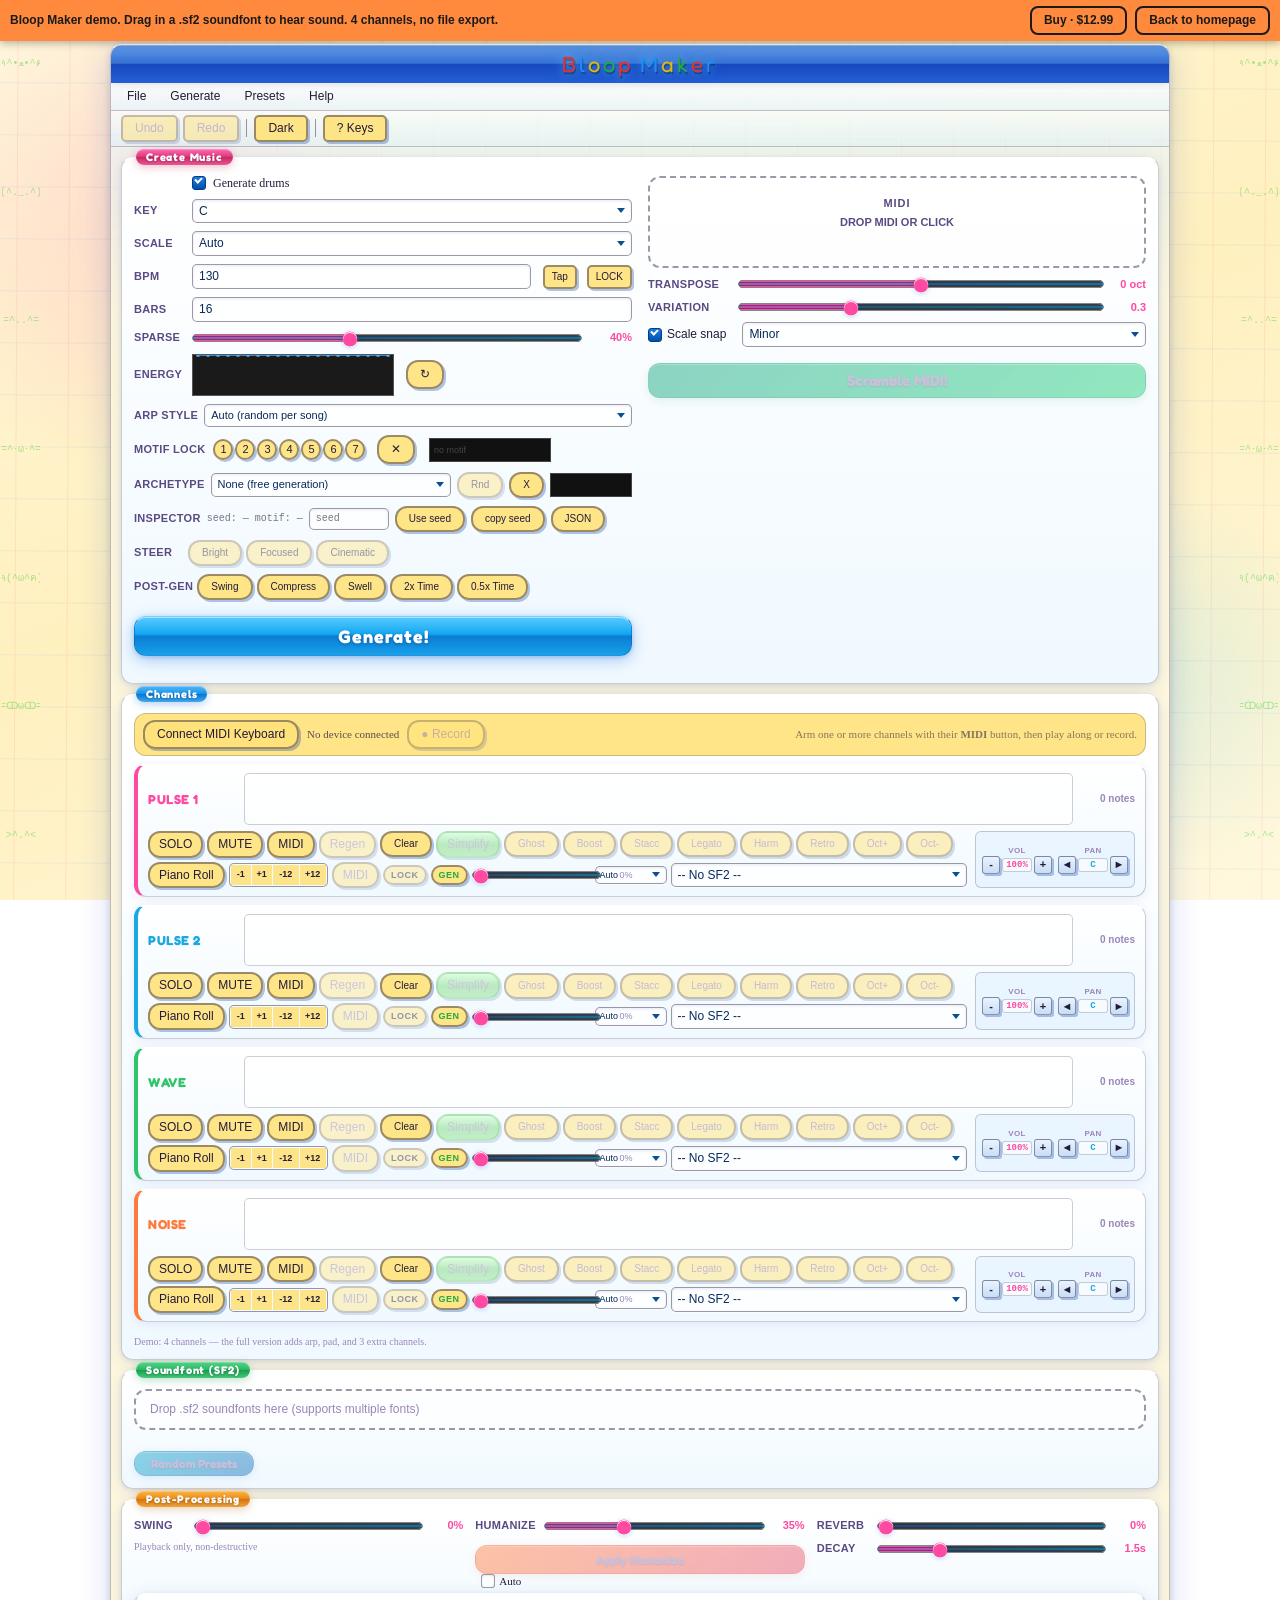
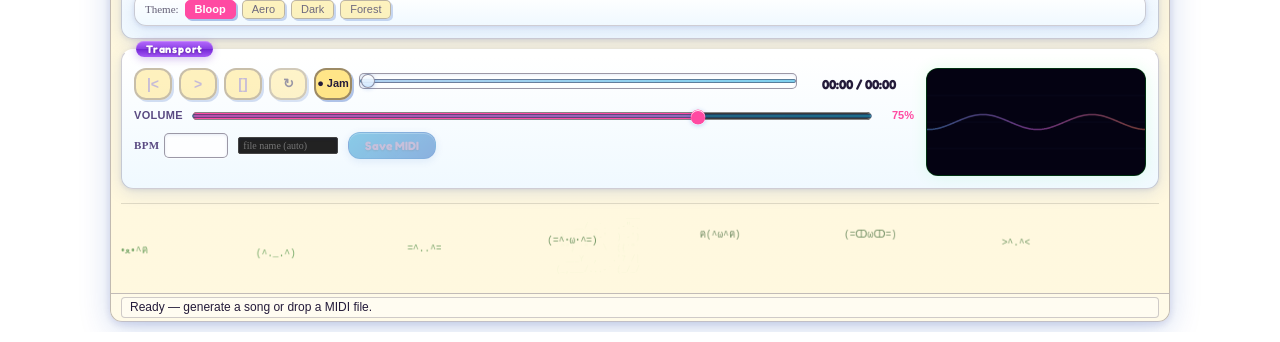
==== commit a1b4d6d4: "Update site" ====
--- a/app/index.html
+++ b/app/index.html
@@ -144,8 +144,8 @@
 
   <link rel="preconnect" href="https://fonts.googleapis.com" />
   <link href="https://fonts.googleapis.com/css2?family=Fredoka+One&family=Nunito:wght@400;600;700;800&display=swap" rel="stylesheet" />
-  <script type="module" crossorigin src="./assets/index-BNZ-xhAu.js"></script>
-  <link rel="stylesheet" crossorigin href="./assets/index-B3XOt5rT.css">
+  <script type="module" crossorigin src="./assets/index-BrCeaEtg.js"></script>
+  <link rel="stylesheet" crossorigin href="./assets/index-BDYLxfWg.css">
 </head>
 <body>
   <canvas id="bg-canvas"></canvas>
--- a/app/assets/index-BDYLxfWg.css
+++ b/app/assets/index-BDYLxfWg.css
@@ -0,0 +1 @@
+@import"https://fonts.googleapis.com/css2?family=Fredoka+One&display=swap";:root{--win: #e6f4ff;--card: #ffffff;--btn-hi1: #f0f8ff;--btn-hi2: #ddf0ff;--btn-lo1: #c8e4ff;--btn-lo2: #d8eeff;--tb-hi: rgba(68,120,215,.91);--tb-lo: rgba(10,46,155,.97);--b-win: rgba(100,162,235,.38);--b-btn: rgba(55,120,215,.46);--b-card: rgba(135,192,245,.35);--txt: #07295a;--txt-dis: #5a88b4;--txt-dim: #2855a0;--acc: #0063b1;--acc2: #00a0c0;--sel-bg: #003c8c;--sel-txt: #ffffff;--ok: #005c18;--busy: #004cb0;--err: #be1c1c;--c1: #FF3D9A;--c2: #1A9FFF;--c3: #22cc66;--c4: #FF8C00;--red: #be1c1c;--font: 12px/1.4 "Segoe UI", Tahoma, Arial, sans-serif;--font-title: "Fredoka One", "Comic Sans MS", cursive;--radius: 12px}body.theme-neon{background:linear-gradient(160deg,#1a0a2e,#2a1248,#160826);background-attachment:fixed;--win: rgba(36,18,64,.97);--card: rgba(46,26,80,.95);--btn-hi1: rgba(80,52,130,.9);--btn-hi2: rgba(64,40,108,.86);--btn-lo1: rgba(48,28,84,.82);--btn-lo2: rgba(58,36,98,.88);--tb-hi: rgba(150,90,230,.96);--tb-lo: rgba(70,36,130,.99);--b-win: rgba(170,120,255,.35);--b-btn: rgba(150,100,240,.45);--b-card: rgba(150,110,230,.28);--txt: #ffffff;--txt-dis: #a890d0;--txt-dim: #dcc8ff;--acc: #c79bff;--acc2: #4dd0ff;--sel-bg: #7a3fd0;--sel-txt: #ffffff;--ok: #5cffb0;--busy: #b48cff;--err: #ff6a8a;--c1: #ff7ac8;--c2: #5cd6ff;--c3: #9b6cff;--c4: #ffd166}body.theme-neon:before{background:radial-gradient(circle,rgba(150,90,230,.2) 0%,transparent 70%)}body.theme-neon:after{background:radial-gradient(circle,rgba(80,80,200,.16) 0%,transparent 70%)}body.theme-green{background:linear-gradient(160deg,#e8f5e9,#c8e6c9,#e0f2e1);background-attachment:fixed;--win: rgba(232,245,233,.96);--card: rgba(245,255,245,.94);--btn-hi1: rgba(200,240,200,.9);--btn-hi2: rgba(170,220,170,.84);--btn-lo1: rgba(140,200,140,.8);--btn-lo2: rgba(160,215,160,.88);--tb-hi: rgba(40,120,40,.96);--tb-lo: rgba(10,70,10,.99);--b-win: rgba(60,140,60,.3);--b-btn: rgba(40,120,40,.42);--b-card: rgba(80,150,80,.28);--txt: #0a2a0a;--txt-dis: #508050;--txt-dim: #1a5a1a;--acc: #1a8a1a;--acc2: #40b040;--sel-bg: #0a5a0a;--sel-txt: #ffffff;--ok: #006600;--busy: #004400;--err: #880000;--c1: #cc2244;--c2: #1a88aa;--c3: #228822;--c4: #aa6600}body.theme-green:before{background:radial-gradient(circle,rgba(80,200,80,.25) 0%,transparent 70%)}body.theme-green:after{background:radial-gradient(circle,rgba(40,160,80,.18) 0%,transparent 70%)}body.theme-bloop{background:linear-gradient(160deg,#fff8de,#fff0bf,#fff8de);background-attachment:fixed;--radius: 12px;--win: rgba(255,248,222,.97);--card: rgba(255,253,240,.96);--btn-hi1: rgba(255,236,150,.94);--btn-hi2: rgba(255,226,120,.88);--btn-lo1: rgba(255,212,92,.84);--btn-lo2: rgba(255,222,112,.9);--tb-hi: rgba(255,74,162,.96);--tb-lo: rgba(185,108,255,.98);--b-win: rgba(36,27,58,.28);--b-btn: rgba(36,27,58,.45);--b-card: rgba(36,27,58,.22);--txt: #241b3a;--txt-dis: #9a86b8;--txt-dim: #5a4a82;--acc: #ff4aa2;--acc2: #1ba8e0;--sel-bg: #9b4dd6;--sel-txt: #ffffff;--ok: #1f9c4a;--busy: #6a4dd6;--err: #e0344e;--c1: #ff4aa2;--c2: #1ba8e0;--c3: #2ec46b;--c4: #ff7a3d}body.theme-bloop:before{background:radial-gradient(circle,rgba(255,74,162,.16) 0%,transparent 70%)}body.theme-bloop:after{background:radial-gradient(circle,rgba(38,198,255,.14) 0%,transparent 70%)}body.dark{background:radial-gradient(ellipse 55% 45% at 15% 20%,rgba(0,60,160,.45) 0%,transparent 100%),radial-gradient(ellipse 42% 38% at 85% 15%,rgba(0,80,180,.3) 0%,transparent 100%),radial-gradient(ellipse 50% 50% at 50% 85%,rgba(0,50,140,.25) 0%,transparent 100%),linear-gradient(170deg,#020814,#03101e 35%,#020c18 65%,#030f1c);background-attachment:fixed;--win: rgba(6,14,38,.94);--card: rgba(8,18,48,.9);--btn-hi1: rgba(18,38,88,.88);--btn-hi2: rgba(12,28,68,.82);--btn-lo1: rgba(8,20,54,.78);--btn-lo2: rgba(14,32,76,.86);--tb-hi: rgba(4,10,38,.96);--tb-lo: rgba(2,5,26,.98);--b-win: rgba(28,66,175,.36);--b-btn: rgba(38,88,200,.4);--b-card: rgba(22,58,148,.3);--txt: #88b8e4;--txt-dis: #1c4266;--txt-dim: #4272aa;--acc: #2882de;--acc2: #00b8e0;--sel-bg: #003688;--ok: #00a040;--busy: #1868e0;--err: #cc3c3c}*,*:before,*:after{box-sizing:border-box;margin:0;padding:0}html,body{min-height:100vh;font:var(--font);color:var(--txt);padding:10px;overflow-x:hidden}body{background:radial-gradient(ellipse 60% 45% at 20% 15%,rgba(180,230,255,.4) 0%,transparent 100%),radial-gradient(ellipse 45% 40% at 80% 25%,rgba(140,220,245,.28) 0%,transparent 100%),radial-gradient(ellipse 50% 50% at 50% 80%,rgba(190,240,255,.22) 0%,transparent 100%),linear-gradient(170deg,#f4fbff,#ddf2ff 30%,#eaf8ff,#f8fdff);background-attachment:fixed}body:before{content:"";position:fixed;width:520px;height:520px;top:-4%;left:-8%;border-radius:50%;background:radial-gradient(circle,rgba(120,200,255,.28) 0%,rgba(80,180,240,.1) 50%,transparent 72%);pointer-events:none;z-index:0}body:after{content:"";position:fixed;width:400px;height:400px;bottom:2%;right:-5%;border-radius:50%;background:radial-gradient(circle,rgba(100,230,210,.22) 0%,rgba(60,200,200,.08) 50%,transparent 72%);pointer-events:none;z-index:0}#bg-canvas{position:fixed;top:0;left:0;width:100%;height:100%;z-index:0;pointer-events:none;opacity:.1}body.dark #bg-canvas{opacity:.25}body.dark .btn-chstep{background:linear-gradient(180deg,#122e64e6,#081840e6);color:var(--txt)}body.dark .btn-chstep:hover{background:linear-gradient(180deg,#1e3c82e6,#10285ae6)}body.dark .ch-step-val{background:#0006;border-color:var(--b-card)}body.dark select,body.dark input[type=text],body.dark input[type=number]{background-color:#0a1c46eb!important;color:#88b8e4!important;border-color:var(--b-btn)}body.dark select option{background:#0d1f4a!important;color:#88b8e4!important}.arp-btn.active{background:var(--acc)!important;color:#fff!important;border-color:var(--acc)!important}@keyframes btn-wobble{0%,to{transform:rotate(-2deg)}50%{transform:rotate(2deg)}}#app{position:relative;z-index:1;background:linear-gradient(180deg,rgba(255,255,255,.8) 0%,rgba(230,246,255,.6) 5%,var(--win) 14%);border:1px solid var(--b-win);border-top:1px solid rgba(255,255,255,.8);border-radius:var(--radius);box-shadow:0 8px 32px #003cb42e,0 2px 8px #001e7824,inset 0 1px #ffffffbf;max-width:1060px;margin:0 auto;overflow:hidden}.win-titlebar{background:linear-gradient(180deg,#5a96e6f5,#326ed2fa 48%,#1446befc 51%,#1e5ad2f7);display:flex;align-items:center;justify-content:center;padding:6px 12px;user-select:none;box-shadow:inset 0 1px #c8e6ff73,0 2px 6px #001e7840;min-height:38px}.win-title-text{font-family:var(--font-title);font-size:22px;letter-spacing:3px;line-height:1}.win-song-subtitle{position:absolute;right:14px;font-size:10px;font-family:var(--font);color:#ffffff8c;letter-spacing:.5px;font-style:italic;white-space:nowrap;overflow:hidden;text-overflow:ellipsis;max-width:260px}.title-letter{display:inline-block;color:#fffffff2;text-shadow:0 0 10px rgba(120,220,255,.6),0 0 22px rgba(60,180,255,.35),1px 2px 0 rgba(0,0,0,.35);transition:transform .14s cubic-bezier(.34,1.56,.64,1),color .12s,text-shadow .12s;animation:titlewiggle 2.2s ease-in-out infinite}.title-letter:nth-child(1){animation-delay:0s}.title-letter:nth-child(2){animation-delay:.12s}.title-letter:nth-child(3){animation-delay:.24s}.title-letter:nth-child(4){animation-delay:.36s}.title-letter:nth-child(5){animation-delay:.48s}.title-letter:nth-child(6){animation-delay:.6s}.title-letter:nth-child(7){animation-delay:.72s}.title-letter:nth-child(8){animation-delay:.84s}.title-letter:nth-child(9){animation-delay:.96s}.title-letter:nth-child(10){animation-delay:1.08s}.title-letter:nth-child(11){animation-delay:1.2s}@keyframes titlewiggle{0%,to{transform:translateY(0) rotate(0)}25%{transform:translateY(-4px) rotate(-3deg)}75%{transform:translateY(2px) rotate(3deg)}}.title-letter:hover{animation-play-state:paused}@media (prefers-reduced-motion: reduce){.title-letter{animation:none}}.title-letter:hover{transform:scale(1.32) rotate(-7deg) translateY(-4px);color:#b8ffee;text-shadow:0 0 14px rgba(80,255,200,.8),0 0 28px rgba(40,200,180,.55),1px 2px 0 rgba(0,0,0,.4)}.win-menubar{background:linear-gradient(180deg,#ffffff8c,#dcf0ff66);border-bottom:1px solid var(--b-win);display:flex;gap:0;padding:2px 4px;position:relative;z-index:200}.win-menu-item{position:relative;padding:3px 12px;font:var(--font);cursor:default;user-select:none;border-radius:4px;color:var(--txt);transition:background .1s}.win-menu-item:hover,.win-menu-item.open{background:var(--sel-bg);color:var(--sel-txt);border-radius:4px 4px 0 0}.win-dropdown{display:none;position:absolute;top:100%;left:0;background:#fff;border:1px solid var(--b-card);box-shadow:0 4px 18px #0032aa2e,0 1px 4px #0000001a;min-width:190px;z-index:999;padding:3px 0;border-radius:0 4px 4px}.win-menu-item.open .win-dropdown{display:block}.win-dropdown-item{padding:5px 18px;font:var(--font);color:var(--txt);cursor:default;white-space:nowrap}.win-dropdown-item:hover{background:var(--sel-bg);color:var(--sel-txt)}.win-dropdown-item.disabled{color:var(--txt-dis);pointer-events:none}.win-dropdown-sep{height:1px;background:var(--b-card);margin:3px 8px}.win-toolbar{background:linear-gradient(180deg,#ffffff73,#d2ebff4d);border-bottom:1px solid var(--b-win);display:flex;align-items:center;gap:5px;padding:4px 10px;flex-wrap:wrap}.toolbar-sep{width:1px;height:18px;background:var(--b-btn);margin:0 2px}button{background:var(--btn-hi2);border:2px solid var(--b-btn);border-radius:var(--radius);box-shadow:2px 2px #003cb44d;font:var(--font);color:var(--txt);cursor:pointer;padding:4px 12px;white-space:nowrap;transition:box-shadow .06s,transform .06s}button:hover:not(:disabled){box-shadow:3px 3px #003cb466;transform:translate(-1px,-1px)}button:active:not(:disabled){box-shadow:1px 1px #003cb44d;transform:translate(1px,1px);padding:4px 12px}button:disabled{color:var(--txt-dis);cursor:not-allowed;opacity:.55}.toolbar-btn{padding:3px 12px;border-radius:5px}.toolbar-btn:active:not(:disabled){padding:4px 11px 2px 13px}input[type=text],input[type=number],select{background:#fffc;border:1px solid var(--b-btn);border-radius:5px;font:var(--font);color:#07295a;padding:3px 6px;outline:none;box-shadow:inset 0 1px 3px #0032a01a,0 1px #fff9}select option{color:#07295a;background:#fff}input[type=number]{width:64px}select{appearance:none;background-image:url("data:image/svg+xml,%3Csvg xmlns='http://www.w3.org/2000/svg' width='8' height='5'%3E%3Cpath d='M0 0l4 5 4-5z' fill='%230a5090'/%3E%3C/svg%3E");background-repeat:no-repeat;background-position:right 6px center;background-color:#fffc;padding-right:22px;cursor:pointer}select:focus,input:focus{border-color:var(--acc);box-shadow:0 0 0 2px #0064c82e,inset 0 1px 3px #0032a01a}.seek-slider:focus{outline:none;border-color:var(--b-btn);box-shadow:inset 0 1px 3px #0032a01a}input[type=range]{accent-color:var(--acc);cursor:pointer;height:16px}input[type=range]::-webkit-slider-runnable-track{height:4px;background:linear-gradient(90deg,#0064c84d,#00a0dc80);border-radius:2px;border:1px solid var(--b-btn)}input[type=range]::-webkit-slider-thumb{appearance:none;width:14px;height:14px;margin-top:-6px;background:linear-gradient(180deg,#fffffff7,#c8e4ffe6);border:1px solid var(--b-btn);border-radius:50%;box-shadow:0 1px 4px #0050c838,inset 0 1px #ffffffe6;cursor:pointer}input[type=checkbox]{appearance:none;width:14px;height:14px;background:#fffc;border:1px solid var(--b-btn);border-radius:3px;position:relative;cursor:pointer;vertical-align:middle;flex-shrink:0;box-shadow:inset 0 1px 2px #0032a01a}input[type=checkbox]:checked{background:linear-gradient(180deg,#1e80e0,#0050a8);border-color:#003c8c}input[type=checkbox]:checked:after{content:"";position:absolute;left:2px;top:0;width:7px;height:5px;border-left:2px solid #fff;border-bottom:2px solid #fff;transform:rotate(-45deg)}.win-body{padding:10px;display:flex;flex-direction:column;gap:10px}.card{background:linear-gradient(180deg,#fff 0% 5%,#f0f9ff);border:1px solid var(--b-card);border-top:1px solid rgba(255,255,255,.9);border-radius:var(--radius);box-shadow:0 4px 18px #003cb41f,0 1px 4px #001e781a,inset 0 1px #ffffffeb;padding:18px 12px 12px;position:relative}.card-title{position:absolute;top:-9px;left:14px;background:linear-gradient(90deg,#0063b1d9,#00a0c0cc);padding:1px 10px;font:bold 11px var(--font-title);color:#fff;border-radius:20px;letter-spacing:.8px;text-shadow:0 1px 2px rgba(0,0,0,.25);box-shadow:0 1px 4px #0050b433}.ct-create{background:linear-gradient(180deg,#ff64b4f2,#dc286eeb 49%,#c81e5af5 51%,#e6468ce6);box-shadow:0 2px 8px #c828504d,inset 0 1px #ffc8e666}.ct-channels{background:linear-gradient(180deg,#50b4fff2,#008ce6eb 49%,#006ed2f5 51%,#28a0f0e6);box-shadow:0 2px 8px #0064d24d,inset 0 1px #b4e6ff73}.ct-sf2{background:linear-gradient(180deg,#50d282f2,#14b45aeb 49%,#0a9b46f5 51%,#32c36ee6);box-shadow:0 2px 8px #0a8c3c47,inset 0 1px #aaffd266}.ct-pp{background:linear-gradient(180deg,#ffb43cf2,#e6820aeb 49%,#d26e00f5 51%,#f09b28e6);box-shadow:0 2px 8px #b4500047,inset 0 1px #ffe6a066}.ct-transport{background:linear-gradient(180deg,#b464fff2,#8232e6eb 49%,#6e1ed2f5 51%,#9b46f5e6);box-shadow:0 2px 8px #641ec847,inset 0 1px #dcb4ff66}.win-status{background:#ffffff4d;border-top:1px solid var(--b-win);display:flex;align-items:center;padding:3px 10px;min-height:24px}.win-status-panel{border:1px solid var(--b-card);border-radius:4px;padding:1px 8px;flex:1;white-space:nowrap;overflow:hidden;text-overflow:ellipsis;font:var(--font);background:#fff6}.win-status.ok .win-status-panel{color:var(--ok)}.win-status.busy .win-status-panel{color:var(--busy)}.win-status.err .win-status-panel{color:var(--err)}.create-grid{display:grid;grid-template-columns:1fr 1fr;gap:16px}@media (max-width: 600px){.create-grid{grid-template-columns:1fr}}.gen-row{display:flex;align-items:center;gap:8px;margin-bottom:8px}.gen-label{font-weight:700;min-width:50px;font-size:11px;text-transform:uppercase;letter-spacing:.3px;color:var(--txt-dim)}.gen-select,.gen-input{flex:1;min-width:80px}.gen-select{color:#07295a!important}body.dark .gen-select{color:#88b8e4!important}.gen-noise-row{display:flex;align-items:center;gap:7px;margin-bottom:8px;padding-left:58px}@keyframes spinny{0%{transform:rotate(0)}to{transform:rotate(360deg)}}.btn-generate{width:100%;padding:8px;background:linear-gradient(180deg,#50c8fff2,#00a0f0eb 45%,#0078d2f5 51%,#0096e6e6);border:1px solid rgba(0,100,190,.55);border-top:1px solid rgba(140,220,255,.8);border-radius:var(--radius);box-shadow:0 4px 16px #0064dc52,0 1px 4px #003cb433,inset 0 1px #ffffff80;font:bold 18px var(--font-title);letter-spacing:1px;cursor:pointer;color:#fff;text-shadow:0 1px 3px rgba(0,40,120,.4);margin-top:8px;transition:transform .1s,box-shadow .1s}.btn-generate:hover:not(:disabled){transform:translateY(-1px);box-shadow:0 6px 22px #0078f066,inset 0 1px #ffffff8c}.btn-generate:active:not(:disabled){transform:translateY(1px);box-shadow:inset 0 2px 6px #00288c38;padding:9px 8px 7px}.btn-scramble{width:100%;padding:7px;background:linear-gradient(135deg,#00a078e0,#00c864d1);border:1px solid rgba(0,120,80,.4);border-radius:var(--radius);box-shadow:0 3px 10px #00965a38,inset 0 1px #ffffff47;font:bold 15px var(--font-title);cursor:pointer;color:#fff;text-shadow:0 1px 2px rgba(0,0,0,.25);margin-top:8px;transition:transform .1s}.btn-scramble:hover:not(:disabled){transform:translateY(-1px)}.btn-scramble:active:not(:disabled){transform:translateY(1px);padding:8px 7px 6px}.btn-scramble:disabled{opacity:.5;cursor:not-allowed}.drop-zone{position:relative;border:2px dashed var(--b-btn);border-radius:var(--radius);background:#ffffff6b;padding:18px 10px;text-align:center;cursor:pointer;overflow:hidden;margin-bottom:8px;transition:background .15s,border-color .15s}.drop-zone input[type=file]{position:absolute;inset:0;opacity:0;cursor:pointer;width:100%;height:100%}.drop-zone:hover,.drop-zone.drag-over{background:#0064c814;border-color:var(--acc)}.drop-zone.loaded{border-color:#2a5;background:#00b45012}.drop-icon{font-size:11px;font-weight:700;display:block;margin-bottom:4px;color:var(--txt-dim);letter-spacing:1px}.drop-label{font-weight:700;font-size:11px;text-transform:uppercase;color:var(--txt-dim)}.drop-filename{margin-top:4px;font-size:11px;color:var(--acc);font-weight:700;min-height:14px}.scramble-row{display:flex;align-items:center;gap:8px;margin-bottom:7px}.scramble-label{font-weight:700;font-size:11px;text-transform:uppercase;min-width:82px;letter-spacing:.3px;color:var(--txt-dim)}.range-input{flex:1}.scramble-val{font-weight:700;font-size:11px;min-width:34px;text-align:right;color:var(--acc)}.scramble-check{display:flex;align-items:center;gap:5px;font-size:12px;cursor:pointer}.progress-wrap{height:7px;background:#0050b414;border:1px solid var(--b-card);border-radius:4px;margin-top:8px;overflow:hidden;opacity:0;transition:opacity .2s}.progress-wrap.visible{opacity:1}@keyframes aero-shimmer{0%{background-position:-100% 0}to{background-position:200% 0}}.progress-fill{height:100%;background:linear-gradient(90deg,#0082dcd9,#00bef0e6 40%,#50dcfff2 55%,#00aae6e0 75%,#006ed2d1);background-size:200% 100%;border-radius:4px;box-shadow:0 0 8px #00a0f066,inset 0 1px #ffffff59;transition:width .15s ease;animation:aero-shimmer 1.8s linear infinite}.channels-list{display:flex;flex-direction:column;gap:8px}.channel-row{display:flex;flex-direction:column;gap:6px;background:linear-gradient(180deg,#fff,#f0f9ff);border:1px solid var(--b-card);border-top:1px solid rgba(255,255,255,.92);border-radius:var(--radius);border-left:4px solid;padding:8px 10px;box-shadow:0 2px 10px #0032a014,inset 0 1px #fffffff2}.channel-row[data-channel=pulse1]{border-left-color:var(--c1)}.channel-row[data-channel=pulse2]{border-left-color:var(--c2)}.channel-row[data-channel=wave]{border-left-color:var(--c3)}.channel-row[data-channel=noise]{border-left-color:var(--c4)}.channel-row.muted{opacity:.36}.ch-top{display:grid;grid-template-columns:88px 1fr auto;align-items:center;gap:8px}.channel-label{font:bold 13px var(--font-title);letter-spacing:.5px}.channel-row[data-channel=pulse1] .channel-label{color:var(--c1)}.channel-row[data-channel=pulse2] .channel-label{color:var(--c2)}.channel-row[data-channel=wave] .channel-label{color:var(--c3)}.channel-row[data-channel=noise] .channel-label{color:var(--c4)}.channel-canvas{width:100%;height:52px;display:block;border:1px solid var(--b-card);border-radius:5px;background:#ffffffb3;cursor:default}.channel-canvas.editing{height:200px;cursor:crosshair}.channel-note-count{font-size:10px;font-weight:700;min-width:54px;text-align:right;color:var(--txt-dis)}.ch-controls{display:flex;align-items:stretch;gap:8px;position:relative;z-index:1}.ch-btns{display:flex;align-items:center;gap:4px;flex-wrap:wrap;flex:1}.btn-solo,.btn-mute,.btn-regen,.btn-simplify,.btn-export-ch,.btn-edit-roll,.btn-midi-arm{padding:3px 9px}.btn-midi-arm.active{background:linear-gradient(180deg,#be96ffeb,#965ae6d9 51%,#b482ffeb);color:#fff;border-color:#783cc88c}#midi-record.active,#jam-btn.active{background:linear-gradient(180deg,#ff788cf2,#dc283ce6 51%,#f05a6ef2);color:#fff;border-color:#c81e3299}.btn-mute.active{background:linear-gradient(180deg,#ffa0b4e0,#dc5064cc 51%,#f08296e6);color:#6a0015;border-color:#c83c5080}.btn-solo.active{background:linear-gradient(180deg,#ffe664e6,#dcaa14d1 51%,#f0d23ceb);color:#4a3000;border-color:#b4820080}.btn-edit-roll.active{background:linear-gradient(180deg,#8cd2ffe6,#3c96ebd1 51%,#64b4ffeb);color:#002060;border-color:#2878d280}.btn-regen:disabled,.btn-export-ch:disabled,.btn-simplify:disabled{opacity:.45;cursor:not-allowed}.btn-simplify{background:linear-gradient(180deg,#b4ffb4e0,#50c850cc 51%,#78dc78e6);border-color:#28a02875;color:#003a00}.ch-transpose{display:flex;align-items:center;gap:1px;border:1px solid var(--b-btn);border-radius:5px;overflow:hidden;padding:1px;background:#fff3}.btn-tr{width:20px;height:20px;padding:0;font:700 9px/1 Segoe UI,Tahoma,sans-serif;border:none;border-radius:0;box-shadow:none}.btn-tr:active{box-shadow:inset 0 1px 2px #0032a02e;padding:0}.ch-sliders{display:flex;align-items:center;gap:6px;padding:3px 6px;background:#dceeff73;border:1px solid var(--b-card);border-radius:6px;flex-shrink:0}.ch-step-ctrl{display:flex;flex-direction:column;align-items:center;gap:1px}.ch-slider-lbl{font:700 8px Segoe UI,Tahoma,sans-serif;text-transform:uppercase;letter-spacing:.3px;color:var(--txt-dis)}.ch-btn-group{display:flex;align-items:center;gap:2px}.btn-chstep{width:18px;height:18px;padding:0;font:700 11px Segoe UI,Tahoma,sans-serif;line-height:1;background:linear-gradient(180deg,#e8f4ff,#c8ddf5);border:1px solid var(--b-btn);border-radius:3px;color:var(--txt);cursor:pointer;display:flex;align-items:center;justify-content:center}.btn-chstep:hover{background:linear-gradient(180deg,#f2f9ff,#d8eeff)}.btn-chstep:active{background:linear-gradient(180deg,#b8d4f0,#c8e0ff)}.ch-step-val{font:700 9px Segoe UI,Tahoma,monospace;min-width:30px;text-align:center;color:var(--acc);background:#fff9;border:1px solid var(--b-card);border-radius:3px;padding:1px 2px}.ch-pan-val{color:var(--acc2)}.ch-sparse-wrap{display:flex;align-items:center;gap:4px;flex:1;min-width:120px;max-width:160px;position:relative;z-index:2}.ch-sparse{flex:1}.ch-sparse-val{font-size:9px;color:var(--txt-dis);min-width:28px;text-align:right}.btn-gen-toggle{padding:2px 6px;font-size:9px;font-weight:700;letter-spacing:.5px;opacity:.45}.btn-gen-toggle.active{opacity:1;color:#2a4}.btn-lock{padding:2px 6px;font-size:9px;font-weight:700;letter-spacing:.5px;opacity:.45}.btn-lock.active{opacity:1;color:#e8a000;background:#e8a0001f}.instrument-select{flex:1;min-width:100px}.ch-style-select{min-width:72px;font-size:9px;padding:2px 4px}.sf2-drop-zone{position:relative;background:#ffffff7a;border:2px dashed var(--b-btn);border-radius:var(--radius);padding:10px 14px;cursor:pointer;overflow:hidden;transition:background .15s,border-color .15s}.sf2-drop-zone input[type=file]{position:absolute;inset:0;opacity:0;cursor:pointer;width:100%;height:100%}.sf2-drop-zone:hover,.sf2-drop-zone.drag-over{background:#0064c814;border-color:var(--acc)}.sf2-drop-zone.loaded{background:#00b45012;border-color:#2a5}.sf2-status{font:var(--font);color:var(--txt-dis);pointer-events:none}.sf2-status.loaded{color:#005c18;font-weight:700}.sf2-actions{display:flex;align-items:center;gap:8px;margin-top:8px;flex-wrap:wrap}.btn-random-sf2{padding:4px 16px;background:linear-gradient(135deg,#00a0c8e0,#0064b4d9);border:1px solid rgba(0,80,160,.4);border-radius:var(--radius);box-shadow:0 2px 8px #0064be38,inset 0 1px #ffffff40;font:bold 12px var(--font-title);cursor:pointer;color:#fff;text-shadow:0 1px 2px rgba(0,0,0,.22);transition:transform .1s}.btn-random-sf2:hover:not(:disabled){transform:translateY(-1px)}.btn-random-sf2:active:not(:disabled){transform:translateY(0)}.btn-random-sf2:disabled{opacity:.5;cursor:not-allowed}.pp-grid{display:grid;grid-template-columns:1fr 1fr 1fr;gap:12px;align-items:start}@media (max-width:700px){.pp-grid{grid-template-columns:1fr 1fr}}@media (max-width:480px){.pp-grid{grid-template-columns:1fr}}.pp-row{display:flex;align-items:center;gap:8px;margin-bottom:7px}.pp-label{font-weight:700;font-size:11px;text-transform:uppercase;min-width:52px;letter-spacing:.3px;color:var(--txt-dim)}.pp-val{font-weight:700;font-size:11px;min-width:32px;text-align:right;color:var(--acc)}.pp-note{font:10px Segoe UI;color:var(--txt-dis);margin-top:2px}.btn-humanize{width:100%;margin-top:4px;padding:6px;background:linear-gradient(135deg,#ff7832e0,#e63c5ad1);border:1px solid rgba(200,60,40,.38);border-radius:var(--radius);font:bold 12px var(--font-title);color:#fff;cursor:pointer;text-shadow:0 1px 2px rgba(0,0,0,.22);box-shadow:0 2px 8px #dc503233,inset 0 1px #ffffff38;transition:transform .1s}.btn-humanize:hover:not(:disabled){transform:translateY(-1px)}.btn-humanize:active:not(:disabled){transform:translateY(0);padding:7px 6px 5px}.btn-humanize:disabled{opacity:.5;cursor:not-allowed}.transport-main{display:flex;gap:12px;align-items:flex-start}.transport-controls{flex:1;min-width:0}.transport-row{display:flex;align-items:center;gap:7px;margin-bottom:8px}.btn-transport{width:38px;height:32px;border-radius:var(--radius);font:700 14px/1 Segoe UI,Tahoma,sans-serif;cursor:pointer;display:flex;align-items:center;justify-content:center;flex-shrink:0;padding:0}.btn-transport:active:not(:disabled){padding:0}.btn-transport:not(:disabled).playing{background:linear-gradient(180deg,#50dc82e6,#14be5ae0 49%,#00a03cd6 51%,#3cc86eeb);border-color:#00782866;box-shadow:inset 0 1px #ffffffb3,0 2px 8px #00b44647;color:#fff}.btn-transport:disabled{color:var(--txt-dis);cursor:not-allowed}#loop-btn{opacity:.45}#loop-btn.active{opacity:1;background:linear-gradient(180deg,#8cd2ffe6,#3c96ebd1 51%,#64b4ffeb);border-color:#2878d280;color:#002060;box-shadow:inset 0 1px #fff9}.seek-wrap{flex:1}.seek-slider{width:100%;height:20px;background:#ffffff80;border:1px solid var(--b-btn);border-radius:5px;appearance:none;cursor:pointer;box-shadow:inset 0 1px 3px #0032a01a}.seek-slider::-webkit-slider-thumb{appearance:none;width:14px;height:24px;background:linear-gradient(180deg,#fffffff7,#c8e4ffe0);border:1px solid var(--b-btn);border-radius:5px;box-shadow:0 1px 4px #0050c82e,inset 0 1px #ffffffe6;cursor:pointer}.seek-slider::-moz-range-thumb{width:14px;height:24px;background:linear-gradient(180deg,#fffffff7,#c8e4ffe0);border:1px solid var(--b-btn);border-radius:5px;cursor:pointer}.seek-time{font:bold 13px var(--font-title);min-width:110px;text-align:center;flex-shrink:0;color:var(--txt)}.volume-row{display:flex;align-items:center;gap:8px;margin-bottom:8px;position:relative;z-index:10}.transport-meta{display:flex;align-items:center;gap:10px;flex-wrap:wrap}.bpm-control{display:flex;align-items:center;gap:5px}.bpm-label{font:700 11px Segoe UI;text-transform:uppercase;color:var(--txt-dim);letter-spacing:.3px}.bpm-input{width:66px;font:bold 14px var(--font-title)!important;color:var(--acc)!important;text-align:center;padding:3px 4px!important}.btn-download{padding:5px 16px;background:linear-gradient(135deg,#008cc8e0,#0050b4d9);border:1px solid rgba(0,70,170,.38);border-radius:var(--radius);box-shadow:0 2px 8px #0050be33,inset 0 1px #ffffff40;font:bold 12px var(--font-title);cursor:pointer;color:#fff;text-shadow:0 1px 2px rgba(0,0,0,.22);transition:transform .1s}.btn-download:hover:not(:disabled){transform:translateY(-1px)}.btn-download:active:not(:disabled){transform:translateY(0)}.btn-download:disabled{opacity:.5;cursor:not-allowed}.osc-canvas{width:220px;height:108px;border:1px solid rgba(0,200,80,.22);border-radius:var(--radius);background:#000800;flex-shrink:0;display:block;box-shadow:0 0 16px #00ff411a,inset 0 0 20px #00000080}@media (max-width:660px){.transport-main{flex-direction:column}.osc-canvas{width:100%;height:70px}}.modal-overlay{display:none;position:fixed;inset:0;background:#00143c7a;z-index:9000;align-items:center;justify-content:center}.modal-overlay.open{display:flex}.modal-window{background:var(--card);border:1px solid var(--b-win);border-radius:12px;box-shadow:0 24px 64px #001e9647,inset 0 1px #fffc;max-width:540px;width:94%;max-height:82vh;overflow:hidden;display:flex;flex-direction:column}.modal-titlebar{background:linear-gradient(180deg,var(--tb-hi) 0%,var(--tb-lo) 100%);padding:8px 14px;display:flex;align-items:center;justify-content:space-between;box-shadow:inset 0 1px #ffffff38,0 1px #0000002e}.modal-title-text{font:bold 14px var(--font-title);color:#fff;text-shadow:0 1px 2px rgba(0,0,0,.3);letter-spacing:1px}.modal-close{background:#ffffff2e;border:1px solid rgba(255,255,255,.28);border-radius:4px;color:#fff;font:700 11px Segoe UI;padding:2px 10px;cursor:pointer}.modal-close:hover{background:#c81e1e8c}.modal-body{padding:16px 20px;overflow-y:auto;font:var(--font);color:var(--txt);line-height:1.65;flex:1}.modal-body h3{font:bold 14px var(--font-title);color:var(--acc);margin:16px 0 6px;letter-spacing:.5px}.modal-body h3:first-child{margin-top:0}.modal-body p{margin-bottom:8px}.modal-body .tip{background:#0064c812;border-left:3px solid var(--acc);border-radius:0 5px 5px 0;padding:7px 12px;margin:7px 0;font-size:11px}.modal-body .idea-list{list-style:none;padding:0;margin:6px 0}.modal-body .idea-list li{padding:3px 0 3px 16px;font-size:11px;color:var(--txt-dim);position:relative}.modal-body .idea-list li:before{content:"~";position:absolute;left:0;color:var(--acc2)}.modal-footer{padding:10px 20px;border-top:1px solid var(--b-card);text-align:right}.win-dropdown-submenu{position:relative}.win-dropdown-submenu>.win-submenu{display:none;position:absolute;left:100%;top:-2px;background:var(--win);border:1px solid var(--b-card);min-width:160px;max-height:320px;overflow-y:auto;z-index:1000;box-shadow:2px 2px 8px #0000004d}.win-dropdown-submenu:hover>.win-submenu{display:block}::selection{background:var(--sel-bg);color:var(--sel-txt)}.btn-theme{font:11px/1 Tahoma,sans-serif;padding:3px 9px;border-radius:5px;cursor:pointer;background:var(--btn-hi1);color:var(--txt);border:1px solid var(--b-btn);opacity:.65;transition:opacity .15s}.btn-theme:hover{opacity:.9}.btn-theme.active{opacity:1;font-weight:700;background:var(--acc);color:#fff;border-color:var(--acc)}.ascii-side{position:fixed;top:0;width:38px;height:100vh;display:flex;flex-direction:column;justify-content:space-around;align-items:center;pointer-events:none;z-index:0;overflow:hidden}.ascii-side-left{left:2px}.ascii-side-right{right:2px}.ascii-side span{font:10px/1.4 monospace;display:block;white-space:nowrap;writing-mode:horizontal-tb;transform-origin:center;animation:ascii-bob 4s ease-in-out infinite}@keyframes ascii-bob{0%,to{transform:translateY(0) scale(1)}50%{transform:translateY(-10px) scale(1.05)}}
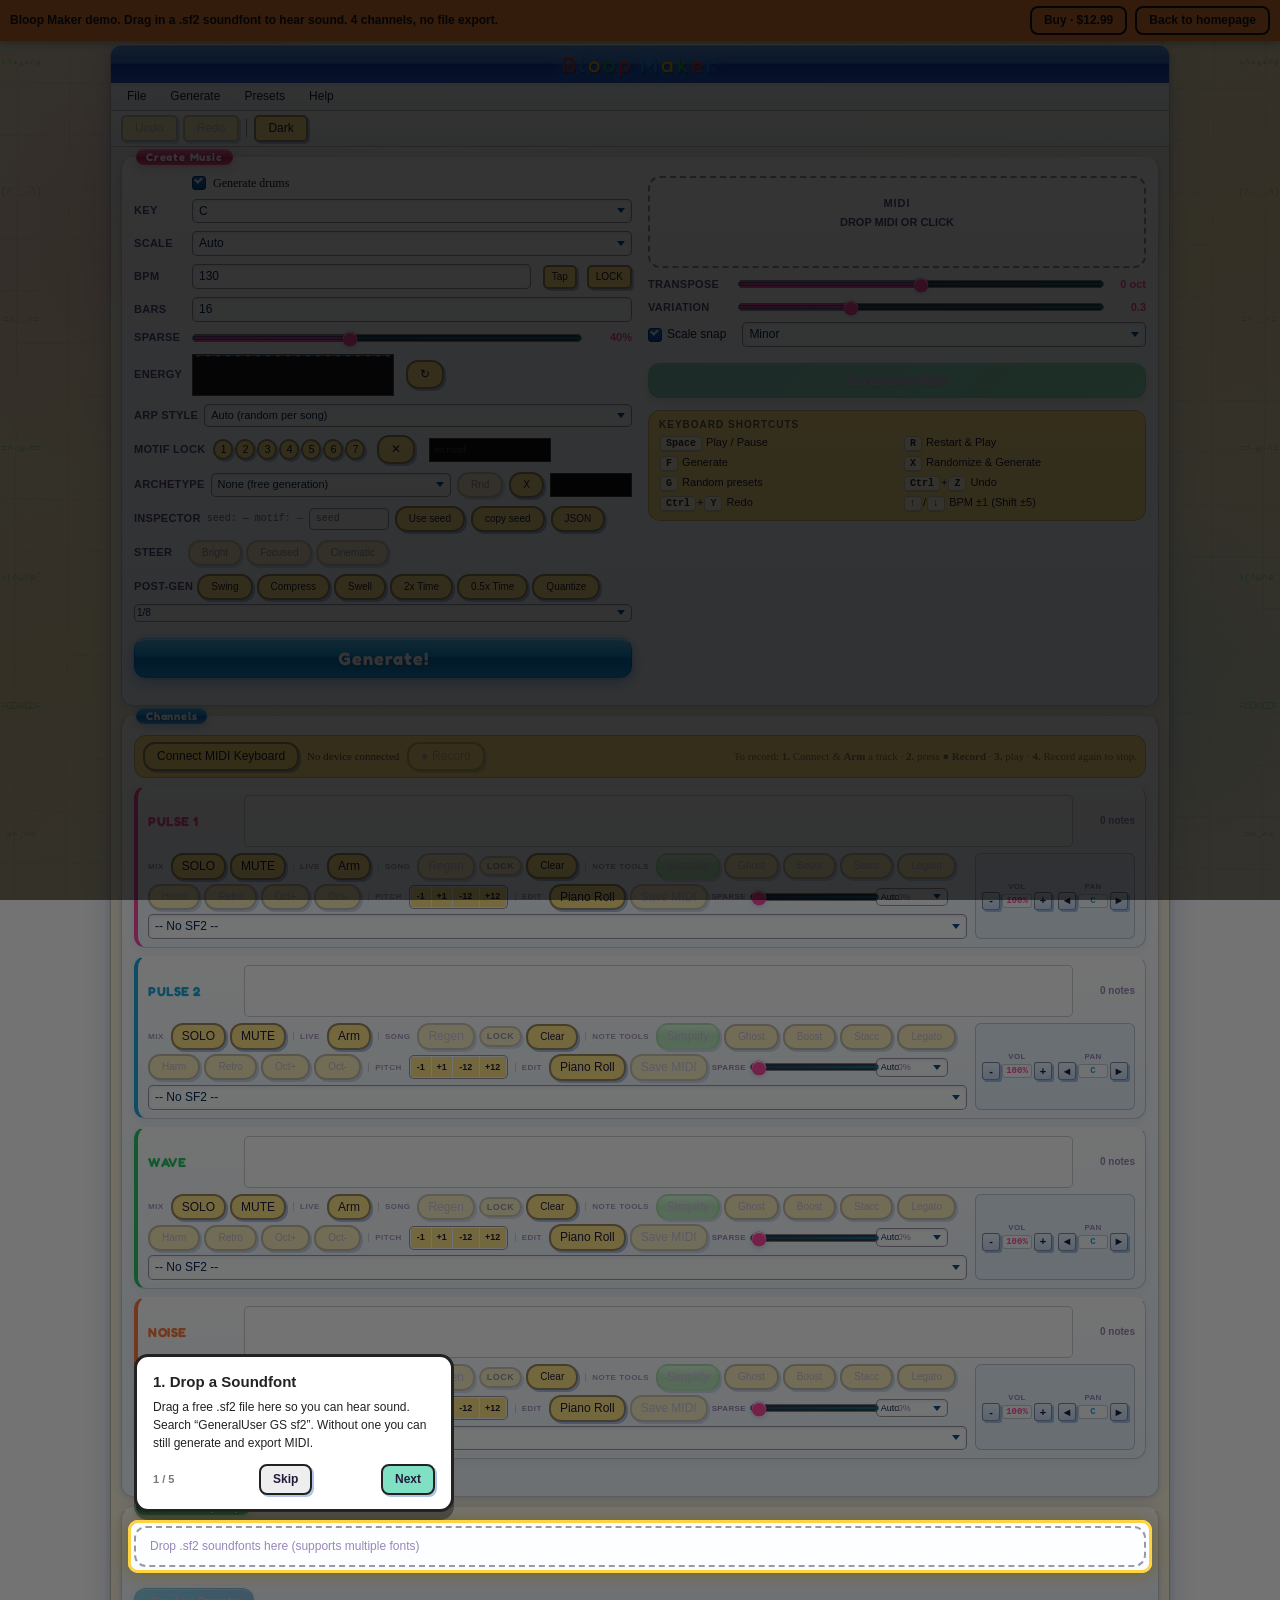
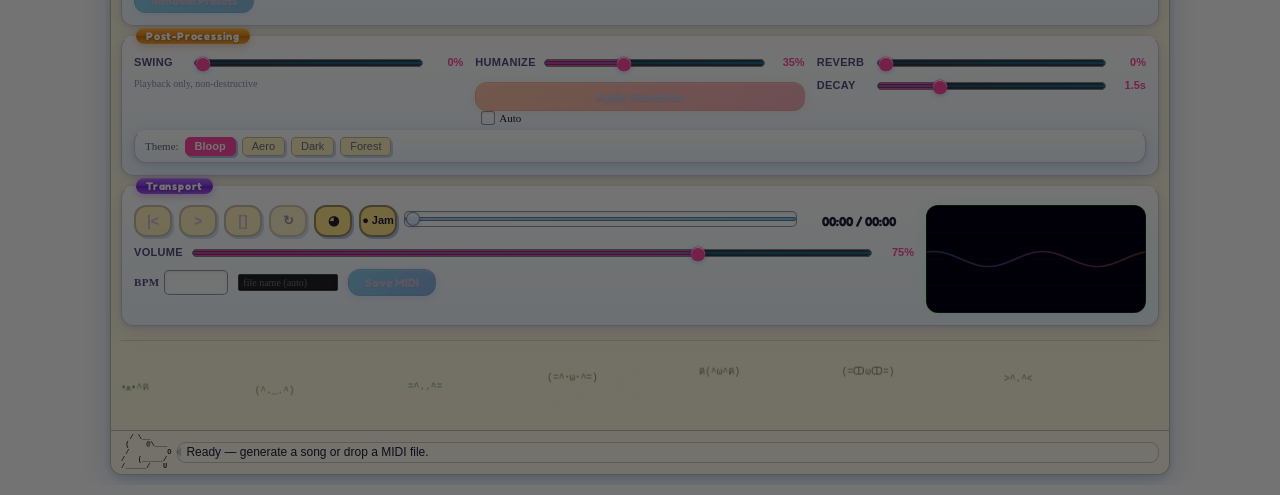
==== commit f677ef34: "Update site: examples page, animations, analytics, signup" ====
--- a/app/index.html
+++ b/app/index.html
@@ -5,7 +5,7 @@
   <meta name="viewport" content="width=device-width, initial-scale=1.0" />
 
   <!-- Primary -->
-  <title>Try Bloop Maker Free — In-Browser Game Music Generator Demo</title>
+  <title>Bloop Maker — Generative Music Program | Free In-Browser Game Music Generator Demo</title>
   <meta name="description" content="Try Bloop Maker free in your browser — a no-AI game music generator built on music-theory rules. Generate original chiptune and video game music; the full version exports MIDI and WAV and runs offline." />
   <meta name="keywords" content="
     MIDI generator, free MIDI generator, online MIDI generator,
@@ -144,8 +144,8 @@
 
   <link rel="preconnect" href="https://fonts.googleapis.com" />
   <link href="https://fonts.googleapis.com/css2?family=Fredoka+One&family=Nunito:wght@400;600;700;800&display=swap" rel="stylesheet" />
-  <script type="module" crossorigin src="./assets/index-BrCeaEtg.js"></script>
-  <link rel="stylesheet" crossorigin href="./assets/index-BDYLxfWg.css">
+  <script type="module" crossorigin src="./assets/index-BEL4SYLN.js"></script>
+  <link rel="stylesheet" crossorigin href="./assets/index-BJTMyf2p.css">
 </head>
 <body>
   <canvas id="bg-canvas"></canvas>
--- a/app/assets/index-BJTMyf2p.css
+++ b/app/assets/index-BJTMyf2p.css
@@ -0,0 +1 @@
+@import"https://fonts.googleapis.com/css2?family=Fredoka+One&display=swap";:root{--win: #e6f4ff;--card: #ffffff;--btn-hi1: #f0f8ff;--btn-hi2: #ddf0ff;--btn-lo1: #c8e4ff;--btn-lo2: #d8eeff;--tb-hi: rgba(68,120,215,.91);--tb-lo: rgba(10,46,155,.97);--b-win: rgba(100,162,235,.38);--b-btn: rgba(55,120,215,.46);--b-card: rgba(135,192,245,.35);--txt: #07295a;--txt-dis: #5a88b4;--txt-dim: #2855a0;--acc: #0063b1;--acc2: #00a0c0;--sel-bg: #003c8c;--sel-txt: #ffffff;--ok: #005c18;--busy: #004cb0;--err: #be1c1c;--c1: #FF3D9A;--c2: #1A9FFF;--c3: #22cc66;--c4: #FF8C00;--red: #be1c1c;--font: 12px/1.4 "Segoe UI", Tahoma, Arial, sans-serif;--font-title: "Fredoka One", "Comic Sans MS", cursive;--radius: 12px}body.theme-neon{background:linear-gradient(160deg,#1a0a2e,#2a1248,#160826);background-attachment:fixed;--win: rgba(36,18,64,.97);--card: rgba(46,26,80,.95);--btn-hi1: rgba(80,52,130,.9);--btn-hi2: rgba(64,40,108,.86);--btn-lo1: rgba(48,28,84,.82);--btn-lo2: rgba(58,36,98,.88);--tb-hi: rgba(150,90,230,.96);--tb-lo: rgba(70,36,130,.99);--b-win: rgba(170,120,255,.35);--b-btn: rgba(150,100,240,.45);--b-card: rgba(150,110,230,.28);--txt: #ffffff;--txt-dis: #a890d0;--txt-dim: #dcc8ff;--acc: #c79bff;--acc2: #4dd0ff;--sel-bg: #7a3fd0;--sel-txt: #ffffff;--ok: #5cffb0;--busy: #b48cff;--err: #ff6a8a;--c1: #ff7ac8;--c2: #5cd6ff;--c3: #9b6cff;--c4: #ffd166}body.theme-neon:before{background:radial-gradient(circle,rgba(150,90,230,.2) 0%,transparent 70%)}body.theme-neon:after{background:radial-gradient(circle,rgba(80,80,200,.16) 0%,transparent 70%)}body.theme-green{background:linear-gradient(160deg,#e8f5e9,#c8e6c9,#e0f2e1);background-attachment:fixed;--win: rgba(232,245,233,.96);--card: rgba(245,255,245,.94);--btn-hi1: rgba(200,240,200,.9);--btn-hi2: rgba(170,220,170,.84);--btn-lo1: rgba(140,200,140,.8);--btn-lo2: rgba(160,215,160,.88);--tb-hi: rgba(40,120,40,.96);--tb-lo: rgba(10,70,10,.99);--b-win: rgba(60,140,60,.3);--b-btn: rgba(40,120,40,.42);--b-card: rgba(80,150,80,.28);--txt: #0a2a0a;--txt-dis: #508050;--txt-dim: #1a5a1a;--acc: #1a8a1a;--acc2: #40b040;--sel-bg: #0a5a0a;--sel-txt: #ffffff;--ok: #006600;--busy: #004400;--err: #880000;--c1: #cc2244;--c2: #1a88aa;--c3: #228822;--c4: #aa6600}body.theme-green:before{background:radial-gradient(circle,rgba(80,200,80,.25) 0%,transparent 70%)}body.theme-green:after{background:radial-gradient(circle,rgba(40,160,80,.18) 0%,transparent 70%)}body.theme-bloop{background:linear-gradient(160deg,#fff8de,#fff0bf,#fff8de);background-attachment:fixed;--radius: 12px;--win: rgba(255,248,222,.97);--card: rgba(255,253,240,.96);--btn-hi1: rgba(255,236,150,.94);--btn-hi2: rgba(255,226,120,.88);--btn-lo1: rgba(255,212,92,.84);--btn-lo2: rgba(255,222,112,.9);--tb-hi: rgba(255,74,162,.96);--tb-lo: rgba(185,108,255,.98);--b-win: rgba(36,27,58,.28);--b-btn: rgba(36,27,58,.45);--b-card: rgba(36,27,58,.22);--txt: #241b3a;--txt-dis: #9a86b8;--txt-dim: #5a4a82;--acc: #ff4aa2;--acc2: #1ba8e0;--sel-bg: #9b4dd6;--sel-txt: #ffffff;--ok: #1f9c4a;--busy: #6a4dd6;--err: #e0344e;--c1: #ff4aa2;--c2: #1ba8e0;--c3: #2ec46b;--c4: #ff7a3d}body.theme-bloop:before{background:radial-gradient(circle,rgba(255,74,162,.16) 0%,transparent 70%)}body.theme-bloop:after{background:radial-gradient(circle,rgba(38,198,255,.14) 0%,transparent 70%)}body.dark{background:radial-gradient(ellipse 55% 45% at 15% 20%,rgba(0,60,160,.45) 0%,transparent 100%),radial-gradient(ellipse 42% 38% at 85% 15%,rgba(0,80,180,.3) 0%,transparent 100%),radial-gradient(ellipse 50% 50% at 50% 85%,rgba(0,50,140,.25) 0%,transparent 100%),linear-gradient(170deg,#020814,#03101e 35%,#020c18 65%,#030f1c);background-attachment:fixed;--win: rgba(6,14,38,.94);--card: rgba(8,18,48,.9);--btn-hi1: rgba(18,38,88,.88);--btn-hi2: rgba(12,28,68,.82);--btn-lo1: rgba(8,20,54,.78);--btn-lo2: rgba(14,32,76,.86);--tb-hi: rgba(4,10,38,.96);--tb-lo: rgba(2,5,26,.98);--b-win: rgba(28,66,175,.36);--b-btn: rgba(38,88,200,.4);--b-card: rgba(22,58,148,.3);--txt: #88b8e4;--txt-dis: #1c4266;--txt-dim: #4272aa;--acc: #2882de;--acc2: #00b8e0;--sel-bg: #003688;--ok: #00a040;--busy: #1868e0;--err: #cc3c3c}*,*:before,*:after{box-sizing:border-box;margin:0;padding:0}html,body{min-height:100vh;font:var(--font);color:var(--txt);padding:10px;overflow-x:hidden}body{background:radial-gradient(ellipse 60% 45% at 20% 15%,rgba(180,230,255,.4) 0%,transparent 100%),radial-gradient(ellipse 45% 40% at 80% 25%,rgba(140,220,245,.28) 0%,transparent 100%),radial-gradient(ellipse 50% 50% at 50% 80%,rgba(190,240,255,.22) 0%,transparent 100%),linear-gradient(170deg,#f4fbff,#ddf2ff 30%,#eaf8ff,#f8fdff);background-attachment:fixed}body:before{content:"";position:fixed;width:520px;height:520px;top:-4%;left:-8%;border-radius:50%;background:radial-gradient(circle,rgba(120,200,255,.28) 0%,rgba(80,180,240,.1) 50%,transparent 72%);pointer-events:none;z-index:0}body:after{content:"";position:fixed;width:400px;height:400px;bottom:2%;right:-5%;border-radius:50%;background:radial-gradient(circle,rgba(100,230,210,.22) 0%,rgba(60,200,200,.08) 50%,transparent 72%);pointer-events:none;z-index:0}#bg-canvas{position:fixed;top:0;left:0;width:100%;height:100%;z-index:0;pointer-events:none;opacity:.1}body.dark #bg-canvas{opacity:.25}body.dark .btn-chstep{background:linear-gradient(180deg,#122e64e6,#081840e6);color:var(--txt)}body.dark .btn-chstep:hover{background:linear-gradient(180deg,#1e3c82e6,#10285ae6)}body.dark .ch-step-val{background:#0006;border-color:var(--b-card)}body.dark select,body.dark input[type=text],body.dark input[type=number]{background-color:#0a1c46eb!important;color:#88b8e4!important;border-color:var(--b-btn)}body.dark select option{background:#0d1f4a!important;color:#88b8e4!important}.arp-btn.active{background:var(--acc)!important;color:#fff!important;border-color:var(--acc)!important}@keyframes btn-wobble{0%,to{transform:rotate(-2deg)}50%{transform:rotate(2deg)}}#app{position:relative;z-index:1;background:linear-gradient(180deg,rgba(255,255,255,.8) 0%,rgba(230,246,255,.6) 5%,var(--win) 14%);border:1px solid var(--b-win);border-top:1px solid rgba(255,255,255,.8);border-radius:var(--radius);box-shadow:0 8px 32px #003cb42e,0 2px 8px #001e7824,inset 0 1px #ffffffbf;max-width:1060px;margin:0 auto;overflow:hidden}.win-titlebar{background:linear-gradient(180deg,#5a96e6f5,#326ed2fa 48%,#1446befc 51%,#1e5ad2f7);display:flex;align-items:center;justify-content:center;padding:6px 12px;user-select:none;box-shadow:inset 0 1px #c8e6ff73,0 2px 6px #001e7840;min-height:38px}.win-title-text{font-family:var(--font-title);font-size:22px;letter-spacing:3px;line-height:1}.win-song-subtitle{position:absolute;right:14px;font-size:10px;font-family:var(--font);color:#ffffff8c;letter-spacing:.5px;font-style:italic;white-space:nowrap;overflow:hidden;text-overflow:ellipsis;max-width:260px}.title-letter{display:inline-block;color:#fffffff2;text-shadow:0 0 10px rgba(120,220,255,.6),0 0 22px rgba(60,180,255,.35),1px 2px 0 rgba(0,0,0,.35);transition:transform .14s cubic-bezier(.34,1.56,.64,1),color .12s,text-shadow .12s;animation:titlewiggle 2.2s ease-in-out infinite}.title-letter:nth-child(1){animation-delay:0s}.title-letter:nth-child(2){animation-delay:.12s}.title-letter:nth-child(3){animation-delay:.24s}.title-letter:nth-child(4){animation-delay:.36s}.title-letter:nth-child(5){animation-delay:.48s}.title-letter:nth-child(6){animation-delay:.6s}.title-letter:nth-child(7){animation-delay:.72s}.title-letter:nth-child(8){animation-delay:.84s}.title-letter:nth-child(9){animation-delay:.96s}.title-letter:nth-child(10){animation-delay:1.08s}.title-letter:nth-child(11){animation-delay:1.2s}@keyframes titlewiggle{0%,to{transform:translateY(0) rotate(0)}25%{transform:translateY(-4px) rotate(-3deg)}75%{transform:translateY(2px) rotate(3deg)}}.title-letter:hover{animation-play-state:paused}@media (prefers-reduced-motion: reduce){.title-letter{animation:none}}.title-letter:hover{transform:scale(1.32) rotate(-7deg) translateY(-4px);color:#b8ffee;text-shadow:0 0 14px rgba(80,255,200,.8),0 0 28px rgba(40,200,180,.55),1px 2px 0 rgba(0,0,0,.4)}.win-menubar{background:linear-gradient(180deg,#ffffff8c,#dcf0ff66);border-bottom:1px solid var(--b-win);display:flex;gap:0;padding:2px 4px;position:relative;z-index:200}.win-menu-item{position:relative;padding:3px 12px;font:var(--font);cursor:default;user-select:none;border-radius:4px;color:var(--txt);transition:background .1s}.win-menu-item:hover,.win-menu-item.open{background:var(--sel-bg);color:var(--sel-txt);border-radius:4px 4px 0 0}.win-dropdown{display:none;position:absolute;top:100%;left:0;background:#fff;border:1px solid var(--b-card);box-shadow:0 4px 18px #0032aa2e,0 1px 4px #0000001a;min-width:190px;z-index:999;padding:3px 0;border-radius:0 4px 4px}.win-menu-item.open .win-dropdown{display:block}.win-dropdown-item{padding:5px 18px;font:var(--font);color:var(--txt);cursor:default;white-space:nowrap}.win-dropdown-item:hover{background:var(--sel-bg);color:var(--sel-txt)}.win-dropdown-item.disabled{color:var(--txt-dis);pointer-events:none}.win-dropdown-sep{height:1px;background:var(--b-card);margin:3px 8px}.win-toolbar{background:linear-gradient(180deg,#ffffff73,#d2ebff4d);border-bottom:1px solid var(--b-win);display:flex;align-items:center;gap:5px;padding:4px 10px;flex-wrap:wrap}.toolbar-sep{width:1px;height:18px;background:var(--b-btn);margin:0 2px}button{background:var(--btn-hi2);border:2px solid var(--b-btn);border-radius:var(--radius);box-shadow:2px 2px #003cb44d;font:var(--font);color:var(--txt);cursor:pointer;padding:4px 12px;white-space:nowrap;transition:box-shadow .06s,transform .06s}button:hover:not(:disabled){box-shadow:3px 3px #003cb466;transform:translate(-1px,-1px)}button:active:not(:disabled){box-shadow:1px 1px #003cb44d;transform:translate(1px,1px);padding:4px 12px}button:disabled{color:var(--txt-dis);cursor:not-allowed;opacity:.55}.toolbar-btn{padding:3px 12px;border-radius:5px}.toolbar-btn:active:not(:disabled){padding:4px 11px 2px 13px}input[type=text],input[type=number],select{background:#fffc;border:1px solid var(--b-btn);border-radius:5px;font:var(--font);color:#07295a;padding:3px 6px;outline:none;box-shadow:inset 0 1px 3px #0032a01a,0 1px #fff9}select option{color:#07295a;background:#fff}input[type=number]{width:64px}select{appearance:none;background-image:url("data:image/svg+xml,%3Csvg xmlns='http://www.w3.org/2000/svg' width='8' height='5'%3E%3Cpath d='M0 0l4 5 4-5z' fill='%230a5090'/%3E%3C/svg%3E");background-repeat:no-repeat;background-position:right 6px center;background-color:#fffc;padding-right:22px;cursor:pointer}select:focus,input:focus{border-color:var(--acc);box-shadow:0 0 0 2px #0064c82e,inset 0 1px 3px #0032a01a}.seek-slider:focus{outline:none;border-color:var(--b-btn);box-shadow:inset 0 1px 3px #0032a01a}input[type=range]{accent-color:var(--acc);cursor:pointer;height:16px}input[type=range]::-webkit-slider-runnable-track{height:4px;background:linear-gradient(90deg,#0064c84d,#00a0dc80);border-radius:2px;border:1px solid var(--b-btn)}input[type=range]::-webkit-slider-thumb{appearance:none;width:14px;height:14px;margin-top:-6px;background:linear-gradient(180deg,#fffffff7,#c8e4ffe6);border:1px solid var(--b-btn);border-radius:50%;box-shadow:0 1px 4px #0050c838,inset 0 1px #ffffffe6;cursor:pointer}input[type=checkbox]{appearance:none;width:14px;height:14px;background:#fffc;border:1px solid var(--b-btn);border-radius:3px;position:relative;cursor:pointer;vertical-align:middle;flex-shrink:0;box-shadow:inset 0 1px 2px #0032a01a}input[type=checkbox]:checked{background:linear-gradient(180deg,#1e80e0,#0050a8);border-color:#003c8c}input[type=checkbox]:checked:after{content:"";position:absolute;left:2px;top:0;width:7px;height:5px;border-left:2px solid #fff;border-bottom:2px solid #fff;transform:rotate(-45deg)}.win-body{padding:10px;display:flex;flex-direction:column;gap:10px}.card{background:linear-gradient(180deg,#fff 0% 5%,#f0f9ff);border:1px solid var(--b-card);border-top:1px solid rgba(255,255,255,.9);border-radius:var(--radius);box-shadow:0 4px 18px #003cb41f,0 1px 4px #001e781a,inset 0 1px #ffffffeb;padding:18px 12px 12px;position:relative}.card-title{position:absolute;top:-9px;left:14px;background:linear-gradient(90deg,#0063b1d9,#00a0c0cc);padding:1px 10px;font:bold 11px var(--font-title);color:#fff;border-radius:20px;letter-spacing:.8px;text-shadow:0 1px 2px rgba(0,0,0,.25);box-shadow:0 1px 4px #0050b433}.ct-create{background:linear-gradient(180deg,#ff64b4f2,#dc286eeb 49%,#c81e5af5 51%,#e6468ce6);box-shadow:0 2px 8px #c828504d,inset 0 1px #ffc8e666}.ct-channels{background:linear-gradient(180deg,#50b4fff2,#008ce6eb 49%,#006ed2f5 51%,#28a0f0e6);box-shadow:0 2px 8px #0064d24d,inset 0 1px #b4e6ff73}.ct-sf2{background:linear-gradient(180deg,#50d282f2,#14b45aeb 49%,#0a9b46f5 51%,#32c36ee6);box-shadow:0 2px 8px #0a8c3c47,inset 0 1px #aaffd266}.ct-pp{background:linear-gradient(180deg,#ffb43cf2,#e6820aeb 49%,#d26e00f5 51%,#f09b28e6);box-shadow:0 2px 8px #b4500047,inset 0 1px #ffe6a066}.ct-transport{background:linear-gradient(180deg,#b464fff2,#8232e6eb 49%,#6e1ed2f5 51%,#9b46f5e6);box-shadow:0 2px 8px #641ec847,inset 0 1px #dcb4ff66}.win-status{background:#ffffff4d;border-top:1px solid var(--b-win);display:flex;align-items:center;padding:3px 10px;min-height:24px}.status-dog{flex:0 0 auto;margin:0 6px 0 0;font-family:Courier New,monospace;font-size:7px;line-height:1.05;font-weight:700;white-space:pre;color:var(--b-ink, #333);align-self:center}.status-bubble{flex:1;display:flex;position:relative;min-width:0}.status-bubble:before{content:"";position:absolute;left:-6px;top:50%;transform:translateY(-50%);border:5px solid transparent;border-right-color:var(--b-card)}.win-status-panel{border:1px solid var(--b-card);border-radius:9px;padding:1px 8px;flex:1;min-width:0;white-space:nowrap;overflow:hidden;text-overflow:ellipsis;font:var(--font);background:#fff6}.win-status.ok .win-status-panel{color:var(--ok)}.win-status.busy .win-status-panel{color:var(--busy)}.win-status.err .win-status-panel{color:var(--err)}.create-grid{display:grid;grid-template-columns:1fr 1fr;gap:16px}@media (max-width: 600px){.create-grid{grid-template-columns:1fr}}.gen-row{display:flex;align-items:center;gap:8px;margin-bottom:8px}.gen-label{font-weight:700;min-width:50px;font-size:11px;text-transform:uppercase;letter-spacing:.3px;color:var(--txt-dim)}.gen-select,.gen-input{flex:1;min-width:80px}.gen-select{color:#07295a!important}body.dark .gen-select{color:#88b8e4!important}.gen-noise-row{display:flex;align-items:center;gap:7px;margin-bottom:8px;padding-left:58px}@keyframes spinny{0%{transform:rotate(0)}to{transform:rotate(360deg)}}.btn-generate{width:100%;padding:8px;background:linear-gradient(180deg,#50c8fff2,#00a0f0eb 45%,#0078d2f5 51%,#0096e6e6);border:1px solid rgba(0,100,190,.55);border-top:1px solid rgba(140,220,255,.8);border-radius:var(--radius);box-shadow:0 4px 16px #0064dc52,0 1px 4px #003cb433,inset 0 1px #ffffff80;font:bold 18px var(--font-title);letter-spacing:1px;cursor:pointer;color:#fff;text-shadow:0 1px 3px rgba(0,40,120,.4);margin-top:8px;transition:transform .1s,box-shadow .1s}.btn-generate:hover:not(:disabled){transform:translateY(-1px);box-shadow:0 6px 22px #0078f066,inset 0 1px #ffffff8c}.btn-generate:active:not(:disabled){transform:translateY(1px);box-shadow:inset 0 2px 6px #00288c38;padding:9px 8px 7px}.btn-scramble{width:100%;padding:7px;background:linear-gradient(135deg,#00a078e0,#00c864d1);border:1px solid rgba(0,120,80,.4);border-radius:var(--radius);box-shadow:0 3px 10px #00965a38,inset 0 1px #ffffff47;font:bold 15px var(--font-title);cursor:pointer;color:#fff;text-shadow:0 1px 2px rgba(0,0,0,.25);margin-top:8px;transition:transform .1s}.btn-scramble:hover:not(:disabled){transform:translateY(-1px)}.btn-scramble:active:not(:disabled){transform:translateY(1px);padding:8px 7px 6px}.btn-scramble:disabled{opacity:.5;cursor:not-allowed}.drop-zone{position:relative;border:2px dashed var(--b-btn);border-radius:var(--radius);background:#ffffff6b;padding:18px 10px;text-align:center;cursor:pointer;overflow:hidden;margin-bottom:8px;transition:background .15s,border-color .15s}.drop-zone input[type=file]{position:absolute;inset:0;opacity:0;cursor:pointer;width:100%;height:100%}.drop-zone:hover,.drop-zone.drag-over{background:#0064c814;border-color:var(--acc)}.drop-zone.loaded{border-color:#2a5;background:#00b45012}.drop-icon{font-size:11px;font-weight:700;display:block;margin-bottom:4px;color:var(--txt-dim);letter-spacing:1px}.drop-label{font-weight:700;font-size:11px;text-transform:uppercase;color:var(--txt-dim)}.drop-filename{margin-top:4px;font-size:11px;color:var(--acc);font-weight:700;min-height:14px}.scramble-row{display:flex;align-items:center;gap:8px;margin-bottom:7px}.scramble-label{font-weight:700;font-size:11px;text-transform:uppercase;min-width:82px;letter-spacing:.3px;color:var(--txt-dim)}.range-input{flex:1}.scramble-val{font-weight:700;font-size:11px;min-width:34px;text-align:right;color:var(--acc)}.scramble-check{display:flex;align-items:center;gap:5px;font-size:12px;cursor:pointer}.progress-wrap{height:7px;background:#0050b414;border:1px solid var(--b-card);border-radius:4px;margin-top:8px;overflow:hidden;opacity:0;transition:opacity .2s}.progress-wrap.visible{opacity:1}@keyframes aero-shimmer{0%{background-position:-100% 0}to{background-position:200% 0}}.progress-fill{height:100%;background:linear-gradient(90deg,#0082dcd9,#00bef0e6 40%,#50dcfff2 55%,#00aae6e0 75%,#006ed2d1);background-size:200% 100%;border-radius:4px;box-shadow:0 0 8px #00a0f066,inset 0 1px #ffffff59;transition:width .15s ease;animation:aero-shimmer 1.8s linear infinite}.channels-list{display:flex;flex-direction:column;gap:8px}.channel-row{display:flex;flex-direction:column;gap:6px;background:linear-gradient(180deg,#fff,#f0f9ff);border:1px solid var(--b-card);border-top:1px solid rgba(255,255,255,.92);border-radius:var(--radius);border-left:4px solid;padding:8px 10px;box-shadow:0 2px 10px #0032a014,inset 0 1px #fffffff2}.channel-row[data-channel=pulse1]{border-left-color:var(--c1)}.channel-row[data-channel=pulse2]{border-left-color:var(--c2)}.channel-row[data-channel=wave]{border-left-color:var(--c3)}.channel-row[data-channel=noise]{border-left-color:var(--c4)}.channel-row.muted{opacity:.36}.ch-top{display:grid;grid-template-columns:88px 1fr auto;align-items:center;gap:8px}.channel-label{font:bold 13px var(--font-title);letter-spacing:.5px}.channel-row[data-channel=pulse1] .channel-label{color:var(--c1)}.channel-row[data-channel=pulse2] .channel-label{color:var(--c2)}.channel-row[data-channel=wave] .channel-label{color:var(--c3)}.channel-row[data-channel=noise] .channel-label{color:var(--c4)}.channel-canvas{width:100%;height:52px;display:block;border:1px solid var(--b-card);border-radius:5px;background:#ffffffb3;cursor:default}.channel-canvas.editing{height:200px;cursor:crosshair}.channel-note-count{font-size:10px;font-weight:700;min-width:54px;text-align:right;color:var(--txt-dis)}.ch-controls{display:flex;align-items:stretch;gap:8px;position:relative;z-index:1}#tour-overlay{position:fixed;inset:0;z-index:10000;background:#0000008c}.tour-spotlight{position:fixed;border:3px solid #ffd23f;border-radius:10px;box-shadow:0 0 0 9999px #0000008c,0 0 18px #ffd23fcc;pointer-events:none;transition:top .25s,left .25s,width .25s,height .25s}.tour-box{position:fixed;width:320px;max-width:calc(100vw - 24px);background:#fff;color:#222;border:3px solid #222;border-radius:14px;box-shadow:0 8px #00000059;padding:14px 16px;font-family:Tahoma,Arial,sans-serif;transition:top .25s,left .25s}.tour-title{font-weight:900;font-size:15px;margin-bottom:6px}.tour-body{font-size:12px;line-height:1.5;margin-bottom:12px}.tour-controls{display:flex;align-items:center;gap:6px}.tour-progress{font-size:11px;font-weight:700;opacity:.6}.tour-controls button{font-family:inherit;font-weight:900;font-size:12px;cursor:pointer;padding:5px 12px;border:2px solid #222;border-radius:8px;background:#ffe46b}.tour-controls .tour-skip{background:#eee}.tour-controls .tour-next{background:#7fe0c4}.shortcuts-panel{margin-top:12px;padding:8px 10px;border:1px solid var(--b-card);border-radius:var(--radius);background:var(--btn-hi2)}.shortcuts-title{font:700 10px Tahoma,sans-serif;text-transform:uppercase;letter-spacing:1px;opacity:.7;margin-bottom:6px}.shortcuts-grid{display:grid;grid-template-columns:1fr 1fr;gap:4px 12px;font:11px Tahoma,sans-serif}.shortcuts-grid kbd{display:inline-block;min-width:14px;padding:1px 5px;margin:0 1px;font:700 10px Courier New,monospace;text-align:center;background:#ffffffb3;border:1px solid var(--b-card);border-bottom-width:2px;border-radius:4px;color:#333}.ch-btns{display:flex;align-items:center;gap:4px;flex-wrap:wrap;flex:1}.ch-grp-lbl{font:700 8px Tahoma,sans-serif;text-transform:uppercase;letter-spacing:.5px;color:var(--txt-dis, #888);opacity:.85;padding:0 3px 0 6px;margin-left:3px;border-left:1px solid rgba(0,0,0,.18);white-space:nowrap;align-self:center}.ch-btns>.ch-grp-lbl:first-child{border-left:none;margin-left:0;padding-left:0}.btn-solo,.btn-mute,.btn-regen,.btn-simplify,.btn-export-ch,.btn-edit-roll,.btn-midi-arm{padding:3px 9px}.btn-midi-arm.active{background:linear-gradient(180deg,#be96ffeb,#965ae6d9 51%,#b482ffeb);color:#fff;border-color:#783cc88c}#midi-record.active,#jam-btn.active{background:linear-gradient(180deg,#ff788cf2,#dc283ce6 51%,#f05a6ef2);color:#fff;border-color:#c81e3299}.btn-mute.active{background:linear-gradient(180deg,#ffa0b4e0,#dc5064cc 51%,#f08296e6);color:#6a0015;border-color:#c83c5080}.btn-solo.active{background:linear-gradient(180deg,#ffe664e6,#dcaa14d1 51%,#f0d23ceb);color:#4a3000;border-color:#b4820080}.btn-edit-roll.active{background:linear-gradient(180deg,#8cd2ffe6,#3c96ebd1 51%,#64b4ffeb);color:#002060;border-color:#2878d280}.btn-regen:disabled,.btn-export-ch:disabled,.btn-simplify:disabled{opacity:.45;cursor:not-allowed}.btn-simplify{background:linear-gradient(180deg,#b4ffb4e0,#50c850cc 51%,#78dc78e6);border-color:#28a02875;color:#003a00}.ch-transpose{display:flex;align-items:center;gap:1px;border:1px solid var(--b-btn);border-radius:5px;overflow:hidden;padding:1px;background:#fff3}.btn-tr{width:20px;height:20px;padding:0;font:700 9px/1 Segoe UI,Tahoma,sans-serif;border:none;border-radius:0;box-shadow:none}.btn-tr:active{box-shadow:inset 0 1px 2px #0032a02e;padding:0}.ch-sliders{display:flex;align-items:center;gap:6px;padding:3px 6px;background:#dceeff73;border:1px solid var(--b-card);border-radius:6px;flex-shrink:0}.ch-step-ctrl{display:flex;flex-direction:column;align-items:center;gap:1px}.ch-slider-lbl{font:700 8px Segoe UI,Tahoma,sans-serif;text-transform:uppercase;letter-spacing:.3px;color:var(--txt-dis)}.ch-btn-group{display:flex;align-items:center;gap:2px}.btn-chstep{width:18px;height:18px;padding:0;font:700 11px Segoe UI,Tahoma,sans-serif;line-height:1;background:linear-gradient(180deg,#e8f4ff,#c8ddf5);border:1px solid var(--b-btn);border-radius:3px;color:var(--txt);cursor:pointer;display:flex;align-items:center;justify-content:center}.btn-chstep:hover{background:linear-gradient(180deg,#f2f9ff,#d8eeff)}.btn-chstep:active{background:linear-gradient(180deg,#b8d4f0,#c8e0ff)}.ch-step-val{font:700 9px Segoe UI,Tahoma,monospace;min-width:30px;text-align:center;color:var(--acc);background:#fff9;border:1px solid var(--b-card);border-radius:3px;padding:1px 2px}.ch-pan-val{color:var(--acc2)}.ch-sparse-wrap{display:flex;align-items:center;gap:4px;flex:1;min-width:120px;max-width:160px;position:relative;z-index:2}.ch-sparse{flex:1}.ch-sparse-val{font-size:9px;color:var(--txt-dis);min-width:28px;text-align:right}.btn-gen-toggle{padding:2px 6px;font-size:9px;font-weight:700;letter-spacing:.5px;opacity:.45}.btn-gen-toggle.active{opacity:1;color:#2a4}.btn-lock{padding:2px 6px;font-size:9px;font-weight:700;letter-spacing:.5px;opacity:.45}.btn-lock.active{opacity:1;color:#e8a000;background:#e8a0001f}.instrument-select{flex:1;min-width:100px}.ch-style-select{min-width:72px;font-size:9px;padding:2px 4px}.sf2-drop-zone{position:relative;background:#ffffff7a;border:2px dashed var(--b-btn);border-radius:var(--radius);padding:10px 14px;cursor:pointer;overflow:hidden;transition:background .15s,border-color .15s}.sf2-drop-zone input[type=file]{position:absolute;inset:0;opacity:0;cursor:pointer;width:100%;height:100%}.sf2-drop-zone:hover,.sf2-drop-zone.drag-over{background:#0064c814;border-color:var(--acc)}.sf2-drop-zone.loaded{background:#00b45012;border-color:#2a5}.sf2-status{font:var(--font);color:var(--txt-dis);pointer-events:none}.sf2-status.loaded{color:#005c18;font-weight:700}.sf2-actions{display:flex;align-items:center;gap:8px;margin-top:8px;flex-wrap:wrap}.btn-random-sf2{padding:4px 16px;background:linear-gradient(135deg,#00a0c8e0,#0064b4d9);border:1px solid rgba(0,80,160,.4);border-radius:var(--radius);box-shadow:0 2px 8px #0064be38,inset 0 1px #ffffff40;font:bold 12px var(--font-title);cursor:pointer;color:#fff;text-shadow:0 1px 2px rgba(0,0,0,.22);transition:transform .1s}.btn-random-sf2:hover:not(:disabled){transform:translateY(-1px)}.btn-random-sf2:active:not(:disabled){transform:translateY(0)}.btn-random-sf2:disabled{opacity:.5;cursor:not-allowed}.pp-grid{display:grid;grid-template-columns:1fr 1fr 1fr;gap:12px;align-items:start}@media (max-width:700px){.pp-grid{grid-template-columns:1fr 1fr}}@media (max-width:480px){.pp-grid{grid-template-columns:1fr}}.pp-row{display:flex;align-items:center;gap:8px;margin-bottom:7px}.pp-label{font-weight:700;font-size:11px;text-transform:uppercase;min-width:52px;letter-spacing:.3px;color:var(--txt-dim)}.pp-val{font-weight:700;font-size:11px;min-width:32px;text-align:right;color:var(--acc)}.pp-note{font:10px Segoe UI;color:var(--txt-dis);margin-top:2px}.btn-humanize{width:100%;margin-top:4px;padding:6px;background:linear-gradient(135deg,#ff7832e0,#e63c5ad1);border:1px solid rgba(200,60,40,.38);border-radius:var(--radius);font:bold 12px var(--font-title);color:#fff;cursor:pointer;text-shadow:0 1px 2px rgba(0,0,0,.22);box-shadow:0 2px 8px #dc503233,inset 0 1px #ffffff38;transition:transform .1s}.btn-humanize:hover:not(:disabled){transform:translateY(-1px)}.btn-humanize:active:not(:disabled){transform:translateY(0);padding:7px 6px 5px}.btn-humanize:disabled{opacity:.5;cursor:not-allowed}.transport-main{display:flex;gap:12px;align-items:flex-start}.transport-controls{flex:1;min-width:0}.transport-row{display:flex;align-items:center;gap:7px;margin-bottom:8px}.btn-transport{width:38px;height:32px;border-radius:var(--radius);font:700 14px/1 Segoe UI,Tahoma,sans-serif;cursor:pointer;display:flex;align-items:center;justify-content:center;flex-shrink:0;padding:0}.btn-transport:active:not(:disabled){padding:0}.btn-transport:not(:disabled).playing{background:linear-gradient(180deg,#50dc82e6,#14be5ae0 49%,#00a03cd6 51%,#3cc86eeb);border-color:#00782866;box-shadow:inset 0 1px #ffffffb3,0 2px 8px #00b44647;color:#fff}.btn-transport:disabled{color:var(--txt-dis);cursor:not-allowed}#loop-btn{opacity:.45}#loop-btn.active,#metro-btn.active{opacity:1;background:linear-gradient(180deg,#8cd2ffe6,#3c96ebd1 51%,#64b4ffeb);border-color:#2878d280;color:#002060;box-shadow:inset 0 1px #fff9}.seek-wrap{flex:1}.seek-slider{width:100%;height:20px;background:#ffffff80;border:1px solid var(--b-btn);border-radius:5px;appearance:none;cursor:pointer;box-shadow:inset 0 1px 3px #0032a01a}.seek-slider::-webkit-slider-thumb{appearance:none;width:14px;height:24px;background:linear-gradient(180deg,#fffffff7,#c8e4ffe0);border:1px solid var(--b-btn);border-radius:5px;box-shadow:0 1px 4px #0050c82e,inset 0 1px #ffffffe6;cursor:pointer}.seek-slider::-moz-range-thumb{width:14px;height:24px;background:linear-gradient(180deg,#fffffff7,#c8e4ffe0);border:1px solid var(--b-btn);border-radius:5px;cursor:pointer}.seek-time{font:bold 13px var(--font-title);min-width:110px;text-align:center;flex-shrink:0;color:var(--txt)}.volume-row{display:flex;align-items:center;gap:8px;margin-bottom:8px;position:relative;z-index:10}.transport-meta{display:flex;align-items:center;gap:10px;flex-wrap:wrap}.bpm-control{display:flex;align-items:center;gap:5px}.bpm-label{font:700 11px Segoe UI;text-transform:uppercase;color:var(--txt-dim);letter-spacing:.3px}.bpm-input{width:66px;font:bold 14px var(--font-title)!important;color:var(--acc)!important;text-align:center;padding:3px 4px!important}.btn-download{padding:5px 16px;background:linear-gradient(135deg,#008cc8e0,#0050b4d9);border:1px solid rgba(0,70,170,.38);border-radius:var(--radius);box-shadow:0 2px 8px #0050be33,inset 0 1px #ffffff40;font:bold 12px var(--font-title);cursor:pointer;color:#fff;text-shadow:0 1px 2px rgba(0,0,0,.22);transition:transform .1s}.btn-download:hover:not(:disabled){transform:translateY(-1px)}.btn-download:active:not(:disabled){transform:translateY(0)}.btn-download:disabled{opacity:.5;cursor:not-allowed}.osc-canvas{width:220px;height:108px;border:1px solid rgba(0,200,80,.22);border-radius:var(--radius);background:#000800;flex-shrink:0;display:block;box-shadow:0 0 16px #00ff411a,inset 0 0 20px #00000080}@media (max-width:660px){.transport-main{flex-direction:column}.osc-canvas{width:100%;height:70px}}.modal-overlay{display:none;position:fixed;inset:0;background:#00143c7a;z-index:9000;align-items:center;justify-content:center}.modal-overlay.open{display:flex}.modal-window{background:var(--card);border:1px solid var(--b-win);border-radius:12px;box-shadow:0 24px 64px #001e9647,inset 0 1px #fffc;max-width:540px;width:94%;max-height:82vh;overflow:hidden;display:flex;flex-direction:column}.modal-titlebar{background:linear-gradient(180deg,var(--tb-hi) 0%,var(--tb-lo) 100%);padding:8px 14px;display:flex;align-items:center;justify-content:space-between;box-shadow:inset 0 1px #ffffff38,0 1px #0000002e}.modal-title-text{font:bold 14px var(--font-title);color:#fff;text-shadow:0 1px 2px rgba(0,0,0,.3);letter-spacing:1px}.modal-close{background:#ffffff2e;border:1px solid rgba(255,255,255,.28);border-radius:4px;color:#fff;font:700 11px Segoe UI;padding:2px 10px;cursor:pointer}.modal-close:hover{background:#c81e1e8c}.modal-body{padding:16px 20px;overflow-y:auto;font:var(--font);color:var(--txt);line-height:1.65;flex:1}.modal-body h3{font:bold 14px var(--font-title);color:var(--acc);margin:16px 0 6px;letter-spacing:.5px}.modal-body h3:first-child{margin-top:0}.modal-body p{margin-bottom:8px}.modal-body .tip{background:#0064c812;border-left:3px solid var(--acc);border-radius:0 5px 5px 0;padding:7px 12px;margin:7px 0;font-size:11px}.modal-body .idea-list{list-style:none;padding:0;margin:6px 0}.modal-body .idea-list li{padding:3px 0 3px 16px;font-size:11px;color:var(--txt-dim);position:relative}.modal-body .idea-list li:before{content:"~";position:absolute;left:0;color:var(--acc2)}.modal-footer{padding:10px 20px;border-top:1px solid var(--b-card);text-align:right}.win-dropdown-submenu{position:relative}.win-dropdown-submenu>.win-submenu{display:none;position:absolute;left:100%;top:-2px;background:var(--win);border:1px solid var(--b-card);min-width:160px;max-height:320px;overflow-y:auto;z-index:1000;box-shadow:2px 2px 8px #0000004d}.win-dropdown-submenu:hover>.win-submenu{display:block}::selection{background:var(--sel-bg);color:var(--sel-txt)}.btn-theme{font:11px/1 Tahoma,sans-serif;padding:3px 9px;border-radius:5px;cursor:pointer;background:var(--btn-hi1);color:var(--txt);border:1px solid var(--b-btn);opacity:.65;transition:opacity .15s}.btn-theme:hover{opacity:.9}.btn-theme.active{opacity:1;font-weight:700;background:var(--acc);color:#fff;border-color:var(--acc)}.ascii-side{position:fixed;top:0;width:38px;height:100vh;display:flex;flex-direction:column;justify-content:space-around;align-items:center;pointer-events:none;z-index:0;overflow:hidden}.ascii-side-left{left:2px}.ascii-side-right{right:2px}.ascii-side span{font:10px/1.4 monospace;display:block;white-space:nowrap;writing-mode:horizontal-tb;transform-origin:center;animation:ascii-bob 4s ease-in-out infinite}@keyframes ascii-bob{0%,to{transform:translateY(0) scale(1)}50%{transform:translateY(-10px) scale(1.05)}}
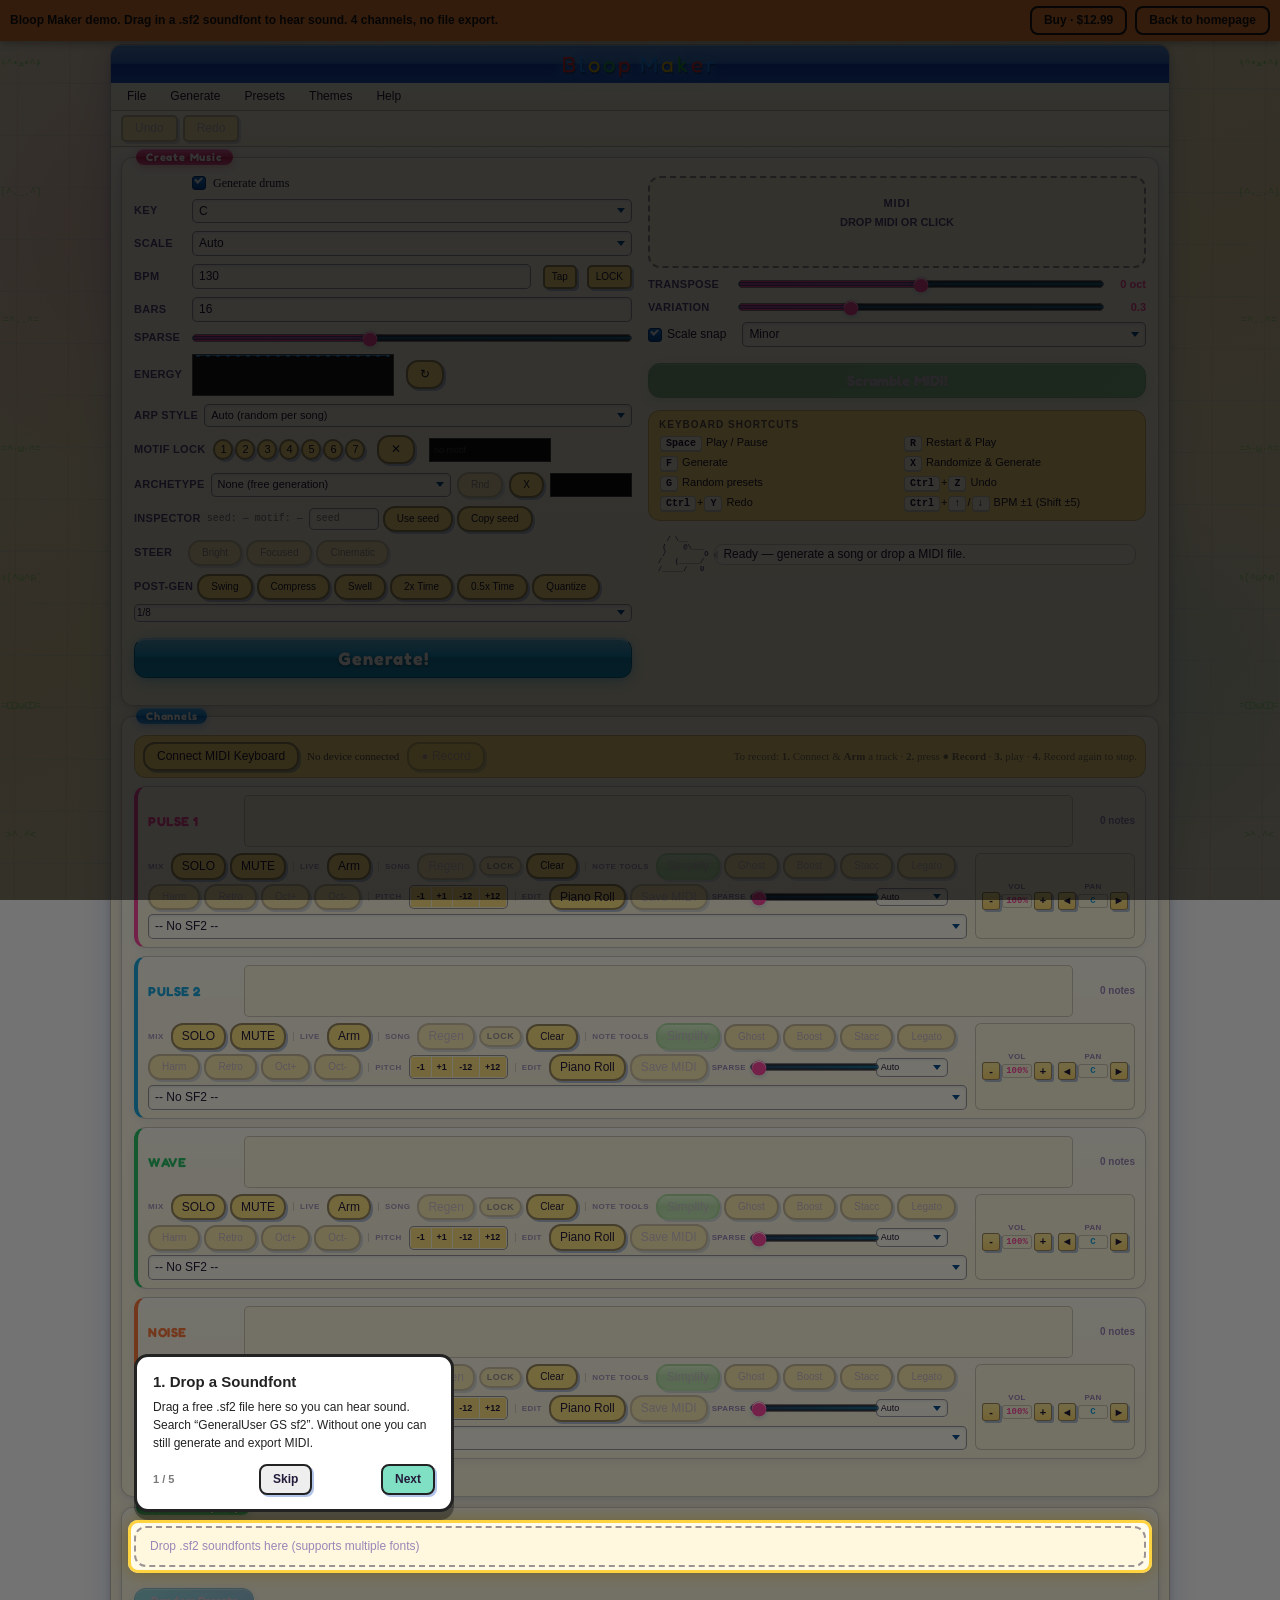
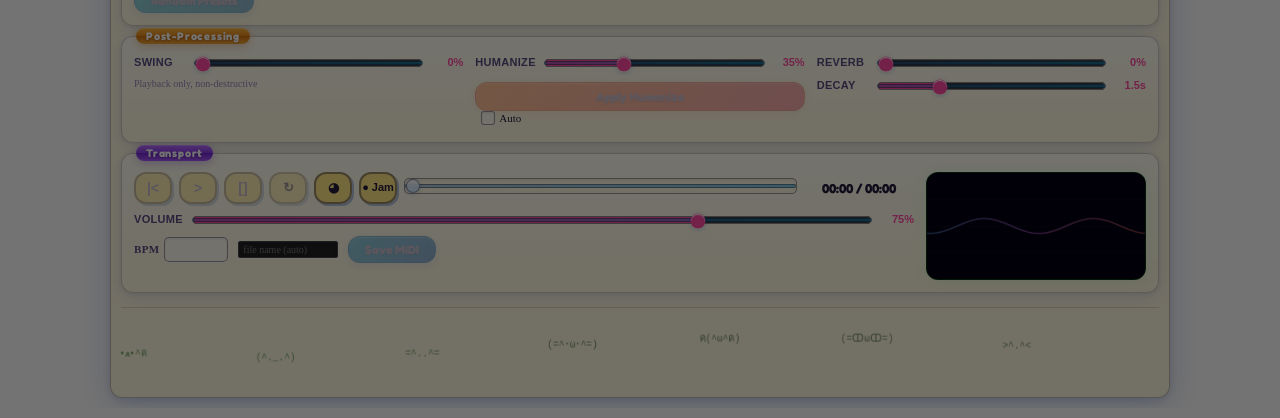
==== commit d085b67b: "Largeupdate" ====
--- a/app/index.html
+++ b/app/index.html
@@ -144,8 +144,8 @@
 
   <link rel="preconnect" href="https://fonts.googleapis.com" />
   <link href="https://fonts.googleapis.com/css2?family=Fredoka+One&family=Nunito:wght@400;600;700;800&display=swap" rel="stylesheet" />
-  <script type="module" crossorigin src="./assets/index-BEL4SYLN.js"></script>
-  <link rel="stylesheet" crossorigin href="./assets/index-BJTMyf2p.css">
+  <script type="module" crossorigin src="./assets/index-lMBd3syc.js"></script>
+  <link rel="stylesheet" crossorigin href="./assets/index-DL9zU7A_.css">
 </head>
 <body>
   <canvas id="bg-canvas"></canvas>
--- a/app/assets/index-DL9zU7A_.css
+++ b/app/assets/index-DL9zU7A_.css
@@ -0,0 +1 @@
+@import"https://fonts.googleapis.com/css2?family=Fredoka+One&display=swap";:root{--win: #e6f4ff;--card: #ffffff;--btn-hi1: #f0f8ff;--btn-hi2: #ddf0ff;--btn-lo1: #c8e4ff;--btn-lo2: #d8eeff;--tb-hi: rgba(68,120,215,.91);--tb-lo: rgba(10,46,155,.97);--b-win: rgba(100,162,235,.38);--b-btn: rgba(55,120,215,.46);--b-card: rgba(135,192,245,.35);--txt: #07295a;--txt-dis: #5a88b4;--txt-dim: #2855a0;--acc: #0063b1;--acc2: #00a0c0;--sel-bg: #003c8c;--sel-txt: #ffffff;--ok: #005c18;--busy: #004cb0;--err: #be1c1c;--c1: #FF3D9A;--c2: #1A9FFF;--c3: #22cc66;--c4: #FF8C00;--red: #be1c1c;--font: 12px/1.4 "Segoe UI", Tahoma, Arial, sans-serif;--font-title: "Fredoka One", "Comic Sans MS", cursive;--radius: 12px}body.theme-neon{background:linear-gradient(160deg,#1a0a2e,#2a1248,#160826);background-attachment:fixed;--win: rgba(36,18,64,.97);--card: rgba(46,26,80,.95);--btn-hi1: rgba(80,52,130,.9);--btn-hi2: rgba(64,40,108,.86);--btn-lo1: rgba(48,28,84,.82);--btn-lo2: rgba(58,36,98,.88);--tb-hi: rgba(150,90,230,.96);--tb-lo: rgba(70,36,130,.99);--b-win: rgba(170,120,255,.35);--b-btn: rgba(150,100,240,.45);--b-card: rgba(150,110,230,.28);--txt: #ffffff;--txt-dis: #a890d0;--txt-dim: #dcc8ff;--acc: #c79bff;--acc2: #4dd0ff;--sel-bg: #7a3fd0;--sel-txt: #ffffff;--ok: #5cffb0;--busy: #b48cff;--err: #ff6a8a;--c1: #ff7ac8;--c2: #5cd6ff;--c3: #9b6cff;--c4: #ffd166}body.theme-neon:before{background:radial-gradient(circle,rgba(150,90,230,.2) 0%,transparent 70%)}body.theme-neon:after{background:radial-gradient(circle,rgba(80,80,200,.16) 0%,transparent 70%)}body.theme-green{background:linear-gradient(160deg,#e8f5e9,#c8e6c9,#e0f2e1);background-attachment:fixed;--win: rgba(232,245,233,.96);--card: rgba(245,255,245,.94);--btn-hi1: rgba(200,240,200,.9);--btn-hi2: rgba(170,220,170,.84);--btn-lo1: rgba(140,200,140,.8);--btn-lo2: rgba(160,215,160,.88);--tb-hi: rgba(40,120,40,.96);--tb-lo: rgba(10,70,10,.99);--b-win: rgba(60,140,60,.3);--b-btn: rgba(40,120,40,.42);--b-card: rgba(80,150,80,.28);--txt: #0a2a0a;--txt-dis: #508050;--txt-dim: #1a5a1a;--acc: #1a8a1a;--acc2: #40b040;--sel-bg: #0a5a0a;--sel-txt: #ffffff;--ok: #006600;--busy: #004400;--err: #880000;--c1: #cc2244;--c2: #1a88aa;--c3: #228822;--c4: #aa6600}body.theme-green:before{background:radial-gradient(circle,rgba(80,200,80,.25) 0%,transparent 70%)}body.theme-green:after{background:radial-gradient(circle,rgba(40,160,80,.18) 0%,transparent 70%)}body.theme-bloop{background:linear-gradient(160deg,#fff8de,#fff0bf,#fff8de);background-attachment:fixed;--radius: 12px;--win: rgba(255,248,222,.97);--card: rgba(255,253,240,.96);--btn-hi1: rgba(255,236,150,.94);--btn-hi2: rgba(255,226,120,.88);--btn-lo1: rgba(255,212,92,.84);--btn-lo2: rgba(255,222,112,.9);--tb-hi: rgba(255,74,162,.96);--tb-lo: rgba(185,108,255,.98);--b-win: rgba(36,27,58,.28);--b-btn: rgba(36,27,58,.45);--b-card: rgba(36,27,58,.22);--txt: #241b3a;--txt-dis: #9a86b8;--txt-dim: #5a4a82;--acc: #ff4aa2;--acc2: #1ba8e0;--sel-bg: #9b4dd6;--sel-txt: #ffffff;--ok: #1f9c4a;--busy: #6a4dd6;--err: #e0344e;--c1: #ff4aa2;--c2: #1ba8e0;--c3: #2ec46b;--c4: #ff7a3d}body.theme-bloop:before{background:radial-gradient(circle,rgba(255,74,162,.16) 0%,transparent 70%)}body.theme-bloop:after{background:radial-gradient(circle,rgba(38,198,255,.14) 0%,transparent 70%)}body.theme-campfire{background:linear-gradient(160deg,#2b2018,#3a2b1e,#241a12);background-attachment:fixed;--win: rgba(50,38,28,.97);--card: rgba(62,48,34,.95);--btn-hi1: rgba(96,74,50,.92);--btn-hi2: rgba(80,60,40,.86);--btn-lo1: rgba(64,48,32,.82);--btn-lo2: rgba(78,58,38,.88);--tb-hi: rgba(204,128,50,.96);--tb-lo: rgba(122,66,24,.99);--b-win: rgba(214,150,80,.32);--b-btn: rgba(204,128,50,.42);--b-card: rgba(180,130,80,.26);--txt: #f4e4c8;--txt-dis: #b09878;--txt-dim: #e0c89a;--acc: #e8a838;--acc2: #d65a2a;--sel-bg: #a85820;--sel-txt: #fff6e2;--ok: #8aab30;--busy: #d6943c;--err: #e0563c;--c1: #e07a3c;--c2: #d6a83c;--c3: #98b03c;--c4: #c8543c}body.theme-campfire:before{background:radial-gradient(circle,rgba(232,168,56,.18) 0%,transparent 70%)}body.theme-campfire:after{background:radial-gradient(circle,rgba(214,90,42,.16) 0%,transparent 70%)}body.theme-matrix{background:linear-gradient(160deg,#020803,#041006,#010602);background-attachment:fixed;--win: rgba(6,18,8,.96);--card: rgba(8,24,10,.94);--btn-hi1: rgba(16,46,20,.9);--btn-hi2: rgba(12,36,16,.84);--btn-lo1: rgba(8,26,12,.8);--btn-lo2: rgba(14,40,18,.88);--tb-hi: rgba(20,90,30,.96);--tb-lo: rgba(4,30,8,.99);--b-win: rgba(40,220,80,.32);--b-btn: rgba(40,220,80,.42);--b-card: rgba(40,200,80,.26);--txt: #6dff7a;--txt-dis: #2f8a3c;--txt-dim: #46d058;--acc: #00ff66;--acc2: #a8ff5c;--sel-bg: #0c7a2c;--sel-txt: #d8ffd8;--ok: #3cff80;--busy: #8aff4c;--err: #ff5c5c;--c1: #00ff66;--c2: #4cff9c;--c3: #a8ff3c;--c4: #50d0ff}body.theme-matrix:before{background:radial-gradient(circle,rgba(0,255,102,.16) 0%,transparent 70%)}body.theme-matrix:after{background:radial-gradient(circle,rgba(0,200,80,.12) 0%,transparent 70%)}body.theme-twilight{background:linear-gradient(160deg,#1e1b2e,#282440,#1a1726);background-attachment:fixed;--win: rgba(40,36,64,.97);--card: rgba(52,46,80,.95);--btn-hi1: rgba(78,68,118,.9);--btn-hi2: rgba(64,56,98,.86);--btn-lo1: rgba(50,44,78,.82);--btn-lo2: rgba(60,52,92,.88);--tb-hi: rgba(189,147,249,.96);--tb-lo: rgba(98,70,160,.99);--b-win: rgba(189,147,249,.32);--b-btn: rgba(189,147,249,.42);--b-card: rgba(170,140,230,.26);--txt: #f8f8f2;--txt-dis: #9a92c0;--txt-dim: #d4cdf2;--acc: #bd93f9;--acc2: #8be9fd;--sel-bg: #6a4fb8;--sel-txt: #ffffff;--ok: #50fa7b;--busy: #bd93f9;--err: #ff5555;--c1: #ff79c6;--c2: #8be9fd;--c3: #50fa7b;--c4: #ffb86c}body.theme-twilight:before{background:radial-gradient(circle,rgba(189,147,249,.18) 0%,transparent 70%)}body.theme-twilight:after{background:radial-gradient(circle,rgba(139,233,253,.14) 0%,transparent 70%)}body.theme-arctic{background:linear-gradient(160deg,#2e3440,#3b4252,#2a2f3a);background-attachment:fixed;--win: rgba(46,52,64,.97);--card: rgba(59,66,82,.95);--btn-hi1: rgba(76,86,106,.92);--btn-hi2: rgba(67,76,94,.86);--btn-lo1: rgba(54,62,78,.82);--btn-lo2: rgba(63,72,90,.88);--tb-hi: rgba(136,192,208,.96);--tb-lo: rgba(59,76,94,.99);--b-win: rgba(136,192,208,.32);--b-btn: rgba(129,161,193,.44);--b-card: rgba(120,160,190,.26);--txt: #eceff4;--txt-dis: #8a93a6;--txt-dim: #d0d6e0;--acc: #88c0d0;--acc2: #81a1c1;--sel-bg: #5e81ac;--sel-txt: #ffffff;--ok: #a3be8c;--busy: #81a1c1;--err: #bf616a;--c1: #bf616a;--c2: #88c0d0;--c3: #a3be8c;--c4: #ebcb8b}body.theme-arctic:before{background:radial-gradient(circle,rgba(136,192,208,.16) 0%,transparent 70%)}body.theme-arctic:after{background:radial-gradient(circle,rgba(94,129,172,.16) 0%,transparent 70%)}body.theme-sunset{background:linear-gradient(160deg,#ffe3d3,#ffd0c0 45%,#ffe9d6);background-attachment:fixed;--win: rgba(255,235,222,.96);--card: rgba(255,247,240,.95);--btn-hi1: rgba(255,222,200,.92);--btn-hi2: rgba(255,208,182,.86);--btn-lo1: rgba(255,192,162,.82);--btn-lo2: rgba(255,204,178,.88);--tb-hi: rgba(255,138,92,.96);--tb-lo: rgba(204,68,80,.99);--b-win: rgba(214,108,90,.3);--b-btn: rgba(214,108,90,.42);--b-card: rgba(220,140,110,.26);--txt: #5a2230;--txt-dis: #b07868;--txt-dim: #8a3a44;--acc: #e0563c;--acc2: #f08a3c;--sel-bg: #c8404e;--sel-txt: #fff4ee;--ok: #2f9c6a;--busy: #e07a3c;--err: #c01c2c;--c1: #d6344e;--c2: #1a9aa8;--c3: #2f9c5a;--c4: #e07020}body.theme-sunset:before{background:radial-gradient(circle,rgba(255,138,92,.2) 0%,transparent 70%)}body.theme-sunset:after{background:radial-gradient(circle,rgba(204,68,80,.14) 0%,transparent 70%)}body.theme-ocean{background:linear-gradient(160deg,#042b33,#073e48,#03242b);background-attachment:fixed;--win: rgba(10,46,54,.97);--card: rgba(14,60,70,.95);--btn-hi1: rgba(24,86,98,.92);--btn-hi2: rgba(20,72,84,.86);--btn-lo1: rgba(14,56,66,.82);--btn-lo2: rgba(18,66,78,.88);--tb-hi: rgba(38,176,184,.96);--tb-lo: rgba(8,68,80,.99);--b-win: rgba(56,200,200,.32);--b-btn: rgba(46,180,184,.44);--b-card: rgba(56,170,180,.26);--txt: #d8f6f4;--txt-dis: #6aa6a8;--txt-dim: #a8e0de;--acc: #26c4c4;--acc2: #5ce0b0;--sel-bg: #0e7c84;--sel-txt: #f0ffff;--ok: #4cd99a;--busy: #38b6d6;--err: #ff6a6a;--c1: #ff7a9c;--c2: #38c8e0;--c3: #4cd99a;--c4: #f5c84c}body.theme-ocean:before{background:radial-gradient(circle,rgba(38,196,196,.18) 0%,transparent 70%)}body.theme-ocean:after{background:radial-gradient(circle,rgba(92,224,176,.14) 0%,transparent 70%)}body.theme-cyber{background:linear-gradient(160deg,#0a0414,#160826,#06030f);background-attachment:fixed;--win: rgba(18,8,32,.97);--card: rgba(26,12,44,.95);--btn-hi1: rgba(52,20,80,.9);--btn-hi2: rgba(42,16,66,.86);--btn-lo1: rgba(30,12,52,.82);--btn-lo2: rgba(40,16,64,.88);--tb-hi: rgba(255,46,180,.96);--tb-lo: rgba(20,180,210,.99);--b-win: rgba(255,46,180,.34);--b-btn: rgba(38,224,255,.44);--b-card: rgba(180,60,200,.28);--txt: #f4eaff;--txt-dis: #a070c0;--txt-dim: #36e6ff;--acc: #ff2eb4;--acc2: #26e6ff;--sel-bg: #b81c9c;--sel-txt: #ffffff;--ok: #2effc4;--busy: #ff2eb4;--err: #ff4060;--c1: #ff2eb4;--c2: #26e6ff;--c3: #c46bff;--c4: #ffe24c}body.theme-cyber:before{background:radial-gradient(circle,rgba(255,46,180,.18) 0%,transparent 70%)}body.theme-cyber:after{background:radial-gradient(circle,rgba(38,230,255,.16) 0%,transparent 70%)}body.theme-paper{background:linear-gradient(160deg,#f4f2ec,#e8e5dc,#f0ede5);background-attachment:fixed;--win: rgba(244,242,236,.97);--card: rgba(252,251,247,.96);--btn-hi1: rgba(236,233,224,.94);--btn-hi2: rgba(224,220,210,.88);--btn-lo1: rgba(208,204,194,.84);--btn-lo2: rgba(220,216,206,.9);--tb-hi: rgba(90,86,78,.96);--tb-lo: rgba(40,38,34,.99);--b-win: rgba(60,56,48,.28);--b-btn: rgba(60,56,48,.42);--b-card: rgba(80,76,68,.24);--txt: #1f1d18;--txt-dis: #8a857a;--txt-dim: #4a463e;--acc: #3a3630;--acc2: #6a655a;--sel-bg: #2a2722;--sel-txt: #f4f2ec;--ok: #4a6a30;--busy: #5a564c;--err: #a83228;--c1: #9c3a30;--c2: #3a5a78;--c3: #4a6a3a;--c4: #9c6a28}body.theme-paper:before{background:radial-gradient(circle,rgba(120,114,100,.14) 0%,transparent 70%)}body.theme-paper:after{background:radial-gradient(circle,rgba(90,86,78,.1) 0%,transparent 70%)}body.theme-sakura{background:linear-gradient(160deg,#ffe6f0,#ffd4e6,#fff0f6);background-attachment:fixed;--win: rgba(255,235,244,.96);--card: rgba(255,248,251,.96);--btn-hi1: rgba(255,222,236,.92);--btn-hi2: rgba(255,208,226,.86);--btn-lo1: rgba(255,190,214,.82);--btn-lo2: rgba(255,202,222,.88);--tb-hi: rgba(255,124,176,.96);--tb-lo: rgba(190,72,140,.99);--b-win: rgba(220,110,160,.3);--b-btn: rgba(220,110,160,.42);--b-card: rgba(230,140,180,.26);--txt: #5a1f3a;--txt-dis: #b07a92;--txt-dim: #8a3a5e;--acc: #e85a96;--acc2: #9a6cd6;--sel-bg: #c83c7c;--sel-txt: #fff2f7;--ok: #3c9c6a;--busy: #b46cd6;--err: #d02050;--c1: #e85a96;--c2: #5a9cd6;--c3: #4cb07a;--c4: #f0943c}body.theme-sakura:before{background:radial-gradient(circle,rgba(255,124,176,.18) 0%,transparent 70%)}body.theme-sakura:after{background:radial-gradient(circle,rgba(154,108,214,.12) 0%,transparent 70%)}body.theme-mint{background:linear-gradient(160deg,#e0f7f0,#c8f0e6,#e8faf3);background-attachment:fixed;--win: rgba(224,247,240,.96);--card: rgba(244,255,250,.96);--btn-hi1: rgba(200,240,228,.92);--btn-hi2: rgba(178,228,214,.86);--btn-lo1: rgba(150,214,196,.82);--btn-lo2: rgba(166,224,206,.88);--tb-hi: rgba(38,184,150,.96);--tb-lo: rgba(14,100,86,.99);--b-win: rgba(40,170,140,.3);--b-btn: rgba(40,170,140,.42);--b-card: rgba(70,180,150,.26);--txt: #0a3a30;--txt-dis: #5a9080;--txt-dim: #1a6a56;--acc: #12a884;--acc2: #1aa0c0;--sel-bg: #0c7a62;--sel-txt: #f0fffa;--ok: #0e9c5a;--busy: #18a0a8;--err: #c8344a;--c1: #d6346a;--c2: #1aa0c0;--c3: #12a060;--c4: #e0883c}body.theme-mint:before{background:radial-gradient(circle,rgba(38,184,150,.18) 0%,transparent 70%)}body.theme-mint:after{background:radial-gradient(circle,rgba(26,160,192,.14) 0%,transparent 70%)}body.dark{background:radial-gradient(ellipse 55% 45% at 15% 20%,rgba(0,60,160,.45) 0%,transparent 100%),radial-gradient(ellipse 42% 38% at 85% 15%,rgba(0,80,180,.3) 0%,transparent 100%),radial-gradient(ellipse 50% 50% at 50% 85%,rgba(0,50,140,.25) 0%,transparent 100%),linear-gradient(170deg,#020814,#03101e 35%,#020c18 65%,#030f1c);background-attachment:fixed;--win: rgba(6,14,38,.94);--card: rgba(8,18,48,.9);--btn-hi1: rgba(18,38,88,.88);--btn-hi2: rgba(12,28,68,.82);--btn-lo1: rgba(8,20,54,.78);--btn-lo2: rgba(14,32,76,.86);--tb-hi: rgba(4,10,38,.96);--tb-lo: rgba(2,5,26,.98);--b-win: rgba(28,66,175,.36);--b-btn: rgba(38,88,200,.4);--b-card: rgba(22,58,148,.3);--txt: #88b8e4;--txt-dis: #5d83ad;--txt-dim: #6a9ad0;--acc: #2882de;--acc2: #00b8e0;--sel-bg: #003688;--ok: #00a040;--busy: #1868e0;--err: #cc3c3c}*,*:before,*:after{box-sizing:border-box;margin:0;padding:0}html,body{min-height:100vh;font:var(--font);color:var(--txt);padding:10px;overflow-x:hidden}body{background:radial-gradient(ellipse 60% 45% at 20% 15%,rgba(180,230,255,.4) 0%,transparent 100%),radial-gradient(ellipse 45% 40% at 80% 25%,rgba(140,220,245,.28) 0%,transparent 100%),radial-gradient(ellipse 50% 50% at 50% 80%,rgba(190,240,255,.22) 0%,transparent 100%),linear-gradient(170deg,#f4fbff,#ddf2ff 30%,#eaf8ff,#f8fdff);background-attachment:fixed}body:before{content:"";position:fixed;width:520px;height:520px;top:-4%;left:-8%;border-radius:50%;background:radial-gradient(circle,rgba(120,200,255,.28) 0%,rgba(80,180,240,.1) 50%,transparent 72%);pointer-events:none;z-index:0}body:after{content:"";position:fixed;width:400px;height:400px;bottom:2%;right:-5%;border-radius:50%;background:radial-gradient(circle,rgba(100,230,210,.22) 0%,rgba(60,200,200,.08) 50%,transparent 72%);pointer-events:none;z-index:0}#bg-canvas{position:fixed;top:0;left:0;width:100%;height:100%;z-index:0;pointer-events:none;opacity:.1}body.dark #bg-canvas{opacity:.25}body.dark .btn-chstep{background:linear-gradient(180deg,#122e64e6,#081840e6);color:var(--txt)}body.dark .btn-chstep:hover{background:linear-gradient(180deg,#1e3c82e6,#10285ae6)}body.dark .ch-step-val{background:#0006;border-color:var(--b-card)}body.dark select,body.dark input[type=text],body.dark input[type=number]{background-color:#0a1c46eb!important;color:#88b8e4!important;border-color:var(--b-btn)}body.dark select option{background:#0d1f4a!important;color:#88b8e4!important}.arp-btn.active{background:var(--acc)!important;color:#fff!important;border-color:var(--acc)!important}body.dark .card{background:linear-gradient(180deg,#0e1e48eb,#0c1a42eb 5%,#081230eb);border-top:1px solid rgba(70,120,200,.22);box-shadow:0 4px 18px #000a2873,0 1px 4px #00051e66,inset 0 1px #4678c829}body.dark .card:hover{box-shadow:0 8px 28px #00143c8c,0 2px 8px #000a2866,inset 0 1px #4678c829}body.dark .channel-row{background:linear-gradient(180deg,#0e1e48e6,#081230e6);border-top:1px solid rgba(70,120,200,.22);box-shadow:0 2px 10px #000a2866,inset 0 1px #4678c829}body.dark .channel-canvas{background:#040c22b3}body.dark .win-dropdown,body.dark .win-submenu{background:#0a1834;box-shadow:0 4px 18px #000a288c,0 1px 4px #0006}body.dark .win-status{background:#08123073}body.dark .win-status-panel{background:#040c228c}body.dark .status-dog{color:var(--txt-dim)}body.dark .drop-zone,body.dark .sf2-drop-zone{background:#0812308c}body.dark .drop-zone:hover,body.dark .drop-zone.drag-over,body.dark .sf2-drop-zone:hover,body.dark .sf2-drop-zone.drag-over{background:#143c8c33}body.dark .shortcuts-grid kbd{background:#040c22a6;color:var(--txt);border-color:var(--b-card)}body.dark .ch-transpose{background:#040c224d}body.dark .ch-sliders{background:#0a1a4073}body.dark .seek-slider{background:#040c228c}body.dark .win-menubar{background:linear-gradient(180deg,#142e6873,#0a1a4059)}body.dark .win-toolbar{background:linear-gradient(180deg,#142e6866,#0a1a4047)}body.dark #app{background:linear-gradient(180deg,rgba(30,60,130,.45) 0%,rgba(16,34,80,.55) 5%,var(--win) 14%);border-top:1px solid rgba(70,120,200,.35);box-shadow:0 8px 32px #000a288c,0 2px 8px #00051e66,inset 0 1px #4678c833}body.dark input[type=checkbox]{background:#040c22a6;border-color:var(--b-btn)}@keyframes btn-wobble{0%,to{transform:rotate(-2deg)}50%{transform:rotate(2deg)}}#app{position:relative;z-index:1;background:linear-gradient(180deg,var(--card) 0%,var(--card) 5%,var(--win) 14%);border:1px solid var(--b-win);border-top:1px solid var(--b-win);border-radius:var(--radius);box-shadow:0 8px 32px #003cb42e,0 2px 8px #001e7824,inset 0 1px #ffffffbf;max-width:1060px;margin:0 auto;overflow:hidden}.win-titlebar{background:linear-gradient(180deg,#5a96e6f5,#326ed2fa 48%,#1446befc 51%,#1e5ad2f7);display:flex;align-items:center;justify-content:center;padding:6px 12px;user-select:none;box-shadow:inset 0 1px #c8e6ff73,0 2px 6px #001e7840;min-height:38px}.win-title-text{font-family:var(--font-title);font-size:22px;letter-spacing:3px;line-height:1}.win-song-subtitle{position:absolute;right:14px;font-size:10px;font-family:var(--font);color:#ffffff8c;letter-spacing:.5px;font-style:italic;white-space:nowrap;overflow:hidden;text-overflow:ellipsis;max-width:260px}.title-letter{display:inline-block;color:#fffffff2;text-shadow:0 0 10px rgba(120,220,255,.6),0 0 22px rgba(60,180,255,.35),1px 2px 0 rgba(0,0,0,.35);transition:transform .14s cubic-bezier(.34,1.56,.64,1),color .12s,text-shadow .12s;animation:titlewiggle 2.2s ease-in-out infinite}.title-letter:nth-child(1){animation-delay:0s}.title-letter:nth-child(2){animation-delay:.12s}.title-letter:nth-child(3){animation-delay:.24s}.title-letter:nth-child(4){animation-delay:.36s}.title-letter:nth-child(5){animation-delay:.48s}.title-letter:nth-child(6){animation-delay:.6s}.title-letter:nth-child(7){animation-delay:.72s}.title-letter:nth-child(8){animation-delay:.84s}.title-letter:nth-child(9){animation-delay:.96s}.title-letter:nth-child(10){animation-delay:1.08s}.title-letter:nth-child(11){animation-delay:1.2s}@keyframes titlewiggle{0%,to{transform:translateY(0) rotate(0)}25%{transform:translateY(-4px) rotate(-3deg)}75%{transform:translateY(2px) rotate(3deg)}}.title-letter:hover{animation-play-state:paused}@media (prefers-reduced-motion: reduce){.title-letter{animation:none}}.title-letter:hover{transform:scale(1.32) rotate(-7deg) translateY(-4px);color:#b8ffee;text-shadow:0 0 14px rgba(80,255,200,.8),0 0 28px rgba(40,200,180,.55),1px 2px 0 rgba(0,0,0,.4)}.win-menubar{background:linear-gradient(180deg,var(--card) 0%,var(--win) 100%);border-bottom:1px solid var(--b-win);display:flex;gap:0;padding:2px 4px;position:relative;z-index:200}.win-menu-item{position:relative;padding:3px 12px;font:var(--font);cursor:default;user-select:none;border-radius:4px;color:var(--txt);transition:background .1s}.win-menu-item:hover,.win-menu-item.open{background:var(--sel-bg);color:var(--sel-txt);border-radius:4px 4px 0 0}.win-dropdown{display:none;position:absolute;top:100%;left:0;background:var(--card);border:1px solid var(--b-card);box-shadow:0 4px 18px #0032aa2e,0 1px 4px #0000001a;min-width:190px;z-index:999;padding:3px 0;border-radius:0 4px 4px}.win-menu-item.open .win-dropdown{display:block}.win-dropdown-item{padding:5px 18px;font:var(--font);color:var(--txt);cursor:default;white-space:nowrap}.win-dropdown-item:hover{background:var(--sel-bg);color:var(--sel-txt)}.win-dropdown-item.disabled{color:var(--txt-dis);pointer-events:none}.preset-cat{display:inline-block;min-width:58px;font-size:.82em;font-weight:700;opacity:.65;text-transform:uppercase;letter-spacing:.03em}.win-dropdown-item:hover .preset-cat{opacity:.9}#presets-dropdown{max-height:70vh;overflow-y:auto}.win-dropdown-sep{height:1px;background:var(--b-card);margin:3px 8px}.win-toolbar{background:linear-gradient(180deg,var(--card) 0%,var(--win) 100%);border-bottom:1px solid var(--b-win);display:flex;align-items:center;gap:5px;padding:4px 10px;flex-wrap:wrap}.toolbar-sep{width:1px;height:18px;background:var(--b-btn);margin:0 2px}button:focus-visible,input:focus-visible,select:focus-visible,.win-menu-item:focus-visible,.win-dropdown-item:focus-visible{outline:3px solid var(--acc);outline-offset:2px;box-shadow:0 0 0 1px #fff,0 0 0 4px var(--acc)}button:focus:not(:focus-visible),input:focus:not(:focus-visible),select:focus:not(:focus-visible),.win-menu-item:focus:not(:focus-visible),.win-dropdown-item:focus:not(:focus-visible){outline:none}select:focus-visible,input:focus-visible{border-color:var(--acc);box-shadow:0 0 0 1px #fff,0 0 0 4px var(--acc)}.win-menu-item:focus-visible{outline:3px solid var(--acc);outline-offset:-2px}.win-dropdown-item:focus-visible{outline:3px solid var(--acc);outline-offset:-2px;background:var(--sel-bg);color:var(--sel-txt)}@media (prefers-reduced-motion: reduce){button,input,select,.win-menu-item,.win-dropdown-item{transition:none!important}}button{background:var(--btn-hi2);border:2px solid var(--b-btn);border-radius:var(--radius);box-shadow:2px 2px #003cb44d;font:var(--font);color:var(--txt);cursor:pointer;padding:4px 12px;white-space:nowrap;transition:box-shadow .06s,transform .06s}button:hover:not(:disabled){box-shadow:3px 3px #003cb466;transform:translate(-1px,-1px)}button:active:not(:disabled){box-shadow:1px 1px #003cb44d;transform:translate(1px,1px);padding:4px 12px}button:disabled{color:var(--txt-dis);cursor:not-allowed;opacity:.55}.toolbar-btn{padding:3px 12px;border-radius:5px}.toolbar-btn:active:not(:disabled){padding:4px 11px 2px 13px}input[type=text],input[type=number],select{background:var(--card);border:1px solid var(--b-btn);border-radius:5px;font:var(--font);color:var(--txt);padding:3px 6px;outline:none;box-shadow:inset 0 1px 3px #0032a01a,0 1px #fff9}select option{color:var(--txt);background:var(--card)}input[type=number]{width:64px}select{appearance:none;background-image:url("data:image/svg+xml,%3Csvg xmlns='http://www.w3.org/2000/svg' width='8' height='5'%3E%3Cpath d='M0 0l4 5 4-5z' fill='%230a5090'/%3E%3C/svg%3E");background-repeat:no-repeat;background-position:right 6px center;background-color:var(--card);padding-right:22px;cursor:pointer}select:focus-visible,input:focus-visible{border-color:var(--acc);box-shadow:0 0 0 2px #0064c82e,inset 0 1px 3px #0032a01a}.seek-slider:focus:not(:focus-visible){outline:none;border-color:var(--b-btn);box-shadow:inset 0 1px 3px #0032a01a}.seek-slider:focus-visible{outline:3px solid var(--acc);outline-offset:2px}input[type=range]{accent-color:var(--acc);cursor:pointer;height:16px}input[type=range]::-webkit-slider-runnable-track{height:4px;background:linear-gradient(90deg,#0064c84d,#00a0dc80);border-radius:2px;border:1px solid var(--b-btn)}input[type=range]::-webkit-slider-thumb{appearance:none;width:14px;height:14px;margin-top:-6px;background:linear-gradient(180deg,#fffffff7,#c8e4ffe6);border:1px solid var(--b-btn);border-radius:50%;box-shadow:0 1px 4px #0050c838,inset 0 1px #ffffffe6;cursor:pointer}input[type=checkbox]{appearance:none;width:14px;height:14px;background:var(--card);border:1px solid var(--b-btn);border-radius:3px;position:relative;cursor:pointer;vertical-align:middle;flex-shrink:0;box-shadow:inset 0 1px 2px #0032a01a}input[type=checkbox]:checked{background:linear-gradient(180deg,#1e80e0,#0050a8);border-color:#003c8c}input[type=checkbox]:checked:after{content:"";position:absolute;left:2px;top:0;width:7px;height:5px;border-left:2px solid #fff;border-bottom:2px solid #fff;transform:rotate(-45deg)}.win-body{padding:10px;display:flex;flex-direction:column;gap:10px}.card{background:linear-gradient(180deg,var(--card) 0%,var(--card) 5%,var(--win) 100%);border:1px solid var(--b-card);border-top:1px solid var(--b-card);border-radius:var(--radius);box-shadow:0 4px 18px #003cb41f,0 1px 4px #001e781a,inset 0 1px #ffffffeb;padding:18px 12px 12px;position:relative}.card-title{position:absolute;top:-9px;left:14px;background:linear-gradient(90deg,#0063b1d9,#00a0c0cc);padding:1px 10px;font:bold 11px var(--font-title);color:#fff;border-radius:20px;letter-spacing:.8px;text-shadow:0 1px 2px rgba(0,0,0,.25);box-shadow:0 1px 4px #0050b433}.ct-create{background:linear-gradient(180deg,#ff64b4f2,#dc286eeb 49%,#c81e5af5 51%,#e6468ce6);box-shadow:0 2px 8px #c828504d,inset 0 1px #ffc8e666}.ct-channels{background:linear-gradient(180deg,#50b4fff2,#008ce6eb 49%,#006ed2f5 51%,#28a0f0e6);box-shadow:0 2px 8px #0064d24d,inset 0 1px #b4e6ff73}.ct-sf2{background:linear-gradient(180deg,#50d282f2,#14b45aeb 49%,#0a9b46f5 51%,#32c36ee6);box-shadow:0 2px 8px #0a8c3c47,inset 0 1px #aaffd266}.ct-pp{background:linear-gradient(180deg,#ffb43cf2,#e6820aeb 49%,#d26e00f5 51%,#f09b28e6);box-shadow:0 2px 8px #b4500047,inset 0 1px #ffe6a066}.ct-transport{background:linear-gradient(180deg,#b464fff2,#8232e6eb 49%,#6e1ed2f5 51%,#9b46f5e6);box-shadow:0 2px 8px #641ec847,inset 0 1px #dcb4ff66}body.dark .ct-create{background:linear-gradient(180deg,#962d5ff2,#781941eb 49%,#691237f5 51%,#872855e6);box-shadow:0 2px 8px #500f2373,inset 0 1px #ffc8e629}body.dark .ct-channels{background:linear-gradient(180deg,#285f96f2,#004b82eb 49%,#003c73f5 51%,#14558ce6);box-shadow:0 2px 8px #00326e73,inset 0 1px #b4e6ff29}body.dark .ct-sf2{background:linear-gradient(180deg,#28784bf2,#0c6437eb 49%,#08552df5 51%,#1c6e41e6);box-shadow:0 2px 8px #084b2373,inset 0 1px #aaffd229}body.dark .ct-pp{background:linear-gradient(180deg,#9b6923f2,#874b08eb 49%,#783e00f5 51%,#915a19e6);box-shadow:0 2px 8px #5f2d0073,inset 0 1px #ffe6a029}body.dark .ct-transport{background:linear-gradient(180deg,#693c96f2,#4b1e87eb 49%,#3e1278f5 51%,#5a2a91e6);box-shadow:0 2px 8px #37127373,inset 0 1px #dcb4ff29}.win-dropdown-item.active{font-weight:700}.win-dropdown-item.active:before{content:"✓ "}.win-status{background:var(--win);display:flex;align-items:center;padding:3px 10px;min-height:24px;margin-top:12px;border-radius:var(--radius)}.status-dog{flex:0 0 auto;margin:0 6px 0 0;font-family:Courier New,monospace;font-size:7px;line-height:1.05;font-weight:700;white-space:pre;color:var(--txt-dim);align-self:center}.status-bubble{flex:1;display:flex;position:relative;min-width:0}.status-bubble:before{content:"";position:absolute;left:-6px;top:50%;transform:translateY(-50%);border:5px solid transparent;border-right-color:var(--b-card)}.win-status-panel{border:1px solid var(--b-card);border-radius:9px;padding:1px 8px;flex:1;min-width:0;white-space:nowrap;overflow:hidden;text-overflow:ellipsis;font:var(--font);color:var(--txt);background:var(--card)}.win-status.ok .win-status-panel{color:var(--ok)}.win-status.busy .win-status-panel{color:var(--busy)}.win-status.err .win-status-panel{color:var(--err)}.create-grid{display:grid;grid-template-columns:1fr 1fr;gap:16px}@media (max-width: 600px){.create-grid{grid-template-columns:1fr}}.gen-row{display:flex;align-items:center;gap:8px;margin-bottom:8px}.gen-label{font-weight:700;min-width:50px;font-size:11px;text-transform:uppercase;letter-spacing:.3px;color:var(--txt-dim)}.gen-select,.gen-input{flex:1;min-width:80px}.gen-select{color:var(--txt)!important}.gen-noise-row{display:flex;align-items:center;gap:7px;margin-bottom:8px;padding-left:58px}@keyframes spinny{0%{transform:rotate(0)}to{transform:rotate(360deg)}}.btn-generate{width:100%;padding:8px;background:linear-gradient(180deg,color-mix(in srgb,var(--acc2) 70%,#ffffff) 0%,var(--acc2) 45%,color-mix(in srgb,var(--acc2) 82%,#000000) 51%,color-mix(in srgb,var(--acc2) 90%,#000000) 100%);border:1px solid color-mix(in srgb,var(--acc2) 65%,#000000);border-top:1px solid color-mix(in srgb,var(--acc2) 45%,#ffffff);border-radius:var(--radius);box-shadow:0 4px 16px color-mix(in srgb,var(--acc2) 34%,transparent),0 1px 4px color-mix(in srgb,var(--acc2) 24%,transparent),inset 0 1px #ffffff80;font:bold 18px var(--font-title);letter-spacing:1px;cursor:pointer;color:#fff;text-shadow:0 1px 3px rgba(0,0,0,.4);margin-top:8px;transition:transform .1s,box-shadow .1s}.btn-generate:hover:not(:disabled){transform:translateY(-1px);box-shadow:0 6px 22px color-mix(in srgb,var(--acc2) 42%,transparent),inset 0 1px #ffffff8c}.btn-generate:active:not(:disabled){transform:translateY(1px);box-shadow:inset 0 2px 6px #00000047;padding:9px 8px 7px}.btn-scramble{width:100%;padding:7px;background:linear-gradient(135deg,color-mix(in srgb,var(--ok) 78%,#000000) 0%,var(--ok) 100%);border:1px solid color-mix(in srgb,var(--ok) 70%,#000000);border-radius:var(--radius);box-shadow:0 3px 10px color-mix(in srgb,var(--ok) 26%,transparent),inset 0 1px #ffffff47;font:bold 15px var(--font-title);cursor:pointer;color:#fff;text-shadow:0 1px 2px rgba(0,0,0,.25);margin-top:8px;transition:transform .1s}.btn-scramble:hover:not(:disabled){transform:translateY(-1px)}.btn-scramble:active:not(:disabled){transform:translateY(1px);padding:8px 7px 6px}.btn-scramble:disabled{opacity:.5;cursor:not-allowed}.drop-zone{position:relative;border:2px dashed var(--b-btn);border-radius:var(--radius);background:var(--win);padding:18px 10px;text-align:center;cursor:pointer;overflow:hidden;margin-bottom:8px;transition:background .15s,border-color .15s}.drop-zone input[type=file]{position:absolute;inset:0;opacity:0;cursor:pointer;width:100%;height:100%}.drop-zone:hover,.drop-zone.drag-over{background:color-mix(in srgb,var(--acc) 10%,transparent);border-color:var(--acc)}.drop-zone.loaded{border-color:#2a5;background:#00b45012}.drop-icon{font-size:11px;font-weight:700;display:block;margin-bottom:4px;color:var(--txt-dim);letter-spacing:1px}.drop-label{font-weight:700;font-size:11px;text-transform:uppercase;color:var(--txt-dim)}.drop-filename{margin-top:4px;font-size:11px;color:var(--acc);font-weight:700;min-height:14px}.scramble-row{display:flex;align-items:center;gap:8px;margin-bottom:7px}.scramble-label{font-weight:700;font-size:11px;text-transform:uppercase;min-width:82px;letter-spacing:.3px;color:var(--txt-dim)}.range-input{flex:1}.scramble-val{font-weight:700;font-size:11px;min-width:34px;text-align:right;color:var(--acc)}.scramble-check{display:flex;align-items:center;gap:5px;font-size:12px;cursor:pointer}.progress-wrap{height:7px;background:#0050b414;border:1px solid var(--b-card);border-radius:4px;margin-top:8px;overflow:hidden;opacity:0;transition:opacity .2s}.progress-wrap.visible{opacity:1}@keyframes aero-shimmer{0%{background-position:-100% 0}to{background-position:200% 0}}.progress-fill{height:100%;background:linear-gradient(90deg,color-mix(in srgb,var(--acc2) 88%,#000000) 0%,var(--acc2) 40%,color-mix(in srgb,var(--acc2) 70%,#ffffff) 55%,var(--acc2) 75%,color-mix(in srgb,var(--acc2) 88%,#000000) 100%);background-size:200% 100%;border-radius:4px;box-shadow:0 0 8px color-mix(in srgb,var(--acc2) 40%,transparent),inset 0 1px #ffffff59;transition:width .15s ease;animation:aero-shimmer 1.8s linear infinite}.channels-list{display:flex;flex-direction:column;gap:8px}.channel-row{display:flex;flex-direction:column;gap:6px;background:linear-gradient(180deg,var(--card) 0%,var(--win) 100%);border:1px solid var(--b-card);border-top:1px solid var(--b-card);border-radius:var(--radius);border-left:4px solid;padding:8px 10px;box-shadow:0 2px 10px #0032a014,inset 0 1px #fffffff2}.channel-row[data-channel=pulse1]{border-left-color:var(--c1)}.channel-row[data-channel=pulse2]{border-left-color:var(--c2)}.channel-row[data-channel=wave]{border-left-color:var(--c3)}.channel-row[data-channel=noise]{border-left-color:var(--c4)}.channel-row.muted{opacity:.36}.ch-top{display:grid;grid-template-columns:88px 1fr auto;align-items:center;gap:8px}.channel-label{font:bold 13px var(--font-title);letter-spacing:.5px}.channel-row[data-channel=pulse1] .channel-label{color:var(--c1)}.channel-row[data-channel=pulse2] .channel-label{color:var(--c2)}.channel-row[data-channel=wave] .channel-label{color:var(--c3)}.channel-row[data-channel=noise] .channel-label{color:var(--c4)}.channel-canvas{width:100%;height:52px;display:block;border:1px solid var(--b-card);border-radius:5px;background:var(--win);cursor:default}.channel-canvas.editing{height:200px;cursor:crosshair}.channel-note-count{font-size:10px;font-weight:700;min-width:54px;text-align:right;color:var(--txt-dis)}.ch-controls{display:flex;align-items:stretch;gap:8px;position:relative;z-index:1}#tour-overlay{position:fixed;inset:0;z-index:10000;background:#0000008c}.tour-spotlight{position:fixed;border:3px solid #ffd23f;border-radius:10px;box-shadow:0 0 0 9999px #0000008c,0 0 18px #ffd23fcc;pointer-events:none;transition:top .25s,left .25s,width .25s,height .25s}.tour-box{position:fixed;width:320px;max-width:calc(100vw - 24px);background:#fff;color:#222;border:3px solid #222;border-radius:14px;box-shadow:0 8px #00000059;padding:14px 16px;font-family:Tahoma,Arial,sans-serif;transition:top .25s,left .25s}.tour-title{font-weight:900;font-size:15px;margin-bottom:6px}.tour-body{font-size:12px;line-height:1.5;margin-bottom:12px}.tour-controls{display:flex;align-items:center;gap:6px}.tour-progress{font-size:11px;font-weight:700;opacity:.6}.tour-controls button{font-family:inherit;font-weight:900;font-size:12px;cursor:pointer;padding:5px 12px;border:2px solid #222;border-radius:8px;background:#ffe46b}.tour-controls .tour-skip{background:#eee}.tour-controls .tour-next{background:#7fe0c4}.shortcuts-panel{margin-top:12px;padding:8px 10px;border:1px solid var(--b-card);border-radius:var(--radius);background:var(--btn-hi2)}.shortcuts-title{font:700 10px Tahoma,sans-serif;text-transform:uppercase;letter-spacing:1px;opacity:.7;margin-bottom:6px}.shortcuts-grid{display:grid;grid-template-columns:1fr 1fr;gap:4px 12px;font:11px Tahoma,sans-serif}.shortcuts-grid kbd{display:inline-block;min-width:14px;padding:1px 5px;margin:0 1px;font:700 10px Courier New,monospace;text-align:center;background:var(--card);border:1px solid var(--b-card);border-bottom-width:2px;border-radius:4px;color:var(--txt)}.ch-btns{display:flex;align-items:center;gap:4px;flex-wrap:wrap;flex:1}.ch-grp-lbl{font:700 8px Tahoma,sans-serif;text-transform:uppercase;letter-spacing:.5px;color:var(--txt-dis, #888);opacity:.85;padding:0 3px 0 6px;margin-left:3px;border-left:1px solid rgba(0,0,0,.18);white-space:nowrap;align-self:center}.ch-btns>.ch-grp-lbl:first-child{border-left:none;margin-left:0;padding-left:0}.btn-solo,.btn-mute,.btn-regen,.btn-simplify,.btn-export-ch,.btn-edit-roll,.btn-midi-arm{padding:3px 9px}.btn-midi-arm.active{background:linear-gradient(180deg,#be96ffeb,#965ae6d9 51%,#b482ffeb);color:#fff;border-color:#783cc88c}#midi-record.active,#jam-btn.active{background:linear-gradient(180deg,#ff788cf2,#dc283ce6 51%,#f05a6ef2);color:#fff;border-color:#c81e3299}.btn-mute.active{background:linear-gradient(180deg,#ffa0b4e0,#dc5064cc 51%,#f08296e6);color:#6a0015;border-color:#c83c5080}.btn-solo.active{background:linear-gradient(180deg,#ffe664e6,#dcaa14d1 51%,#f0d23ceb);color:#4a3000;border-color:#b4820080}.btn-edit-roll.active{background:linear-gradient(180deg,#8cd2ffe6,#3c96ebd1 51%,#64b4ffeb);color:#002060;border-color:#2878d280}.btn-regen:disabled,.btn-export-ch:disabled,.btn-simplify:disabled{opacity:.45;cursor:not-allowed}.btn-simplify{background:linear-gradient(180deg,#b4ffb4e0,#50c850cc 51%,#78dc78e6);border-color:#28a02875;color:#003a00}.ch-transpose{display:flex;align-items:center;gap:1px;border:1px solid var(--b-btn);border-radius:5px;overflow:hidden;padding:1px;background:var(--win)}.btn-tr{width:20px;height:20px;padding:0;font:700 9px/1 Segoe UI,Tahoma,sans-serif;border:none;border-radius:0;box-shadow:none}.btn-tr:active{box-shadow:inset 0 1px 2px #0032a02e;padding:0}.ch-sliders{display:flex;align-items:center;gap:6px;padding:3px 6px;background:var(--win);border:1px solid var(--b-card);border-radius:6px;flex-shrink:0}.ch-step-ctrl{display:flex;flex-direction:column;align-items:center;gap:1px}.ch-slider-lbl{font:700 8px Segoe UI,Tahoma,sans-serif;text-transform:uppercase;letter-spacing:.3px;color:var(--txt-dis)}.ch-btn-group{display:flex;align-items:center;gap:2px}.btn-chstep{width:18px;height:18px;padding:0;font:700 11px Segoe UI,Tahoma,sans-serif;line-height:1;background:linear-gradient(180deg,var(--btn-hi1) 0%,var(--btn-lo1) 100%);border:1px solid var(--b-btn);border-radius:3px;color:var(--txt);cursor:pointer;display:flex;align-items:center;justify-content:center}.btn-chstep:hover{background:linear-gradient(180deg,var(--btn-hi1) 0%,var(--btn-hi2) 100%)}.btn-chstep:active{background:linear-gradient(180deg,var(--btn-lo1) 0%,var(--btn-lo2) 100%)}.ch-step-val{font:700 9px Segoe UI,Tahoma,monospace;min-width:30px;text-align:center;color:var(--acc);background:var(--win);border:1px solid var(--b-card);border-radius:3px;padding:1px 2px}.ch-pan-val{color:var(--acc2)}.ch-sparse-wrap{display:flex;align-items:center;gap:4px;flex:1;min-width:120px;max-width:160px;position:relative;z-index:2}.ch-sparse{flex:1}.ch-sparse-val{font-size:9px;color:var(--txt-dis);min-width:28px;text-align:right}.btn-gen-toggle{padding:2px 6px;font-size:9px;font-weight:700;letter-spacing:.5px;opacity:.45}.btn-gen-toggle.active{opacity:1;color:#2a4}.btn-lock{padding:2px 6px;font-size:9px;font-weight:700;letter-spacing:.5px;opacity:.45}.btn-lock.active{opacity:1;color:#e8a000;background:#e8a0001f}.instrument-select{flex:1;min-width:100px}.ch-style-select{min-width:72px;font-size:9px;padding:2px 4px}.sf2-drop-zone{position:relative;background:var(--win);border:2px dashed var(--b-btn);border-radius:var(--radius);padding:10px 14px;cursor:pointer;overflow:hidden;transition:background .15s,border-color .15s}.sf2-drop-zone input[type=file]{position:absolute;inset:0;opacity:0;cursor:pointer;width:100%;height:100%}.sf2-drop-zone:hover,.sf2-drop-zone.drag-over{background:#0064c814;border-color:var(--acc)}.sf2-drop-zone.loaded{background:#00b45012;border-color:#2a5}.sf2-status{font:var(--font);color:var(--txt-dis);pointer-events:none}.sf2-status.loaded{color:#005c18;font-weight:700}.sf2-actions{display:flex;align-items:center;gap:8px;margin-top:8px;flex-wrap:wrap}.btn-random-sf2{padding:4px 16px;background:linear-gradient(135deg,#00a0c8e0,#0064b4d9);border:1px solid rgba(0,80,160,.4);border-radius:var(--radius);box-shadow:0 2px 8px #0064be38,inset 0 1px #ffffff40;font:bold 12px var(--font-title);cursor:pointer;color:#fff;text-shadow:0 1px 2px rgba(0,0,0,.22);transition:transform .1s}.btn-random-sf2:hover:not(:disabled){transform:translateY(-1px)}.btn-random-sf2:active:not(:disabled){transform:translateY(0)}.btn-random-sf2:disabled{opacity:.5;cursor:not-allowed}.pp-grid{display:grid;grid-template-columns:1fr 1fr 1fr;gap:12px;align-items:start}@media (max-width:700px){.pp-grid{grid-template-columns:1fr 1fr}}@media (max-width:480px){.pp-grid{grid-template-columns:1fr}}.pp-row{display:flex;align-items:center;gap:8px;margin-bottom:7px}.pp-label{font-weight:700;font-size:11px;text-transform:uppercase;min-width:52px;letter-spacing:.3px;color:var(--txt-dim)}.pp-val{font-weight:700;font-size:11px;min-width:32px;text-align:right;color:var(--acc)}.pp-note{font:10px Segoe UI;color:var(--txt-dis);margin-top:2px}.btn-humanize{width:100%;margin-top:4px;padding:6px;background:linear-gradient(135deg,#ff7832e0,#e63c5ad1);border:1px solid rgba(200,60,40,.38);border-radius:var(--radius);font:bold 12px var(--font-title);color:#fff;cursor:pointer;text-shadow:0 1px 2px rgba(0,0,0,.22);box-shadow:0 2px 8px #dc503233,inset 0 1px #ffffff38;transition:transform .1s}.btn-humanize:hover:not(:disabled){transform:translateY(-1px)}.btn-humanize:active:not(:disabled){transform:translateY(0);padding:7px 6px 5px}.btn-humanize:disabled{opacity:.5;cursor:not-allowed}.transport-main{display:flex;gap:12px;align-items:flex-start}.transport-controls{flex:1;min-width:0}.transport-row{display:flex;align-items:center;gap:7px;margin-bottom:8px}.btn-transport{width:38px;height:32px;border-radius:var(--radius);font:700 14px/1 Segoe UI,Tahoma,sans-serif;cursor:pointer;display:flex;align-items:center;justify-content:center;flex-shrink:0;padding:0}.btn-transport:active:not(:disabled){padding:0}.btn-transport:not(:disabled).playing{background:linear-gradient(180deg,#50dc82e6,#14be5ae0 49%,#00a03cd6 51%,#3cc86eeb);border-color:#00782866;box-shadow:inset 0 1px #ffffffb3,0 2px 8px #00b44647;color:#fff}.btn-transport:disabled{color:var(--txt-dis);cursor:not-allowed}#loop-btn{opacity:.45}#loop-btn.active,#metro-btn.active{opacity:1;background:linear-gradient(180deg,#8cd2ffe6,#3c96ebd1 51%,#64b4ffeb);border-color:#2878d280;color:#002060;box-shadow:inset 0 1px #fff9}.seek-wrap{flex:1}.seek-slider{width:100%;height:20px;background:var(--win);border:1px solid var(--b-btn);border-radius:5px;appearance:none;cursor:pointer;box-shadow:inset 0 1px 3px #0032a01a}.seek-slider::-webkit-slider-thumb{appearance:none;width:14px;height:24px;background:linear-gradient(180deg,#fffffff7,#c8e4ffe0);border:1px solid var(--b-btn);border-radius:5px;box-shadow:0 1px 4px #0050c82e,inset 0 1px #ffffffe6;cursor:pointer}.seek-slider::-moz-range-thumb{width:14px;height:24px;background:linear-gradient(180deg,#fffffff7,#c8e4ffe0);border:1px solid var(--b-btn);border-radius:5px;cursor:pointer}.seek-time{font:bold 13px var(--font-title);min-width:110px;text-align:center;flex-shrink:0;color:var(--txt)}.volume-row{display:flex;align-items:center;gap:8px;margin-bottom:8px;position:relative;z-index:10}.transport-meta{display:flex;align-items:center;gap:10px;flex-wrap:wrap}.bpm-control{display:flex;align-items:center;gap:5px}.bpm-label{font:700 11px Segoe UI;text-transform:uppercase;color:var(--txt-dim);letter-spacing:.3px}.bpm-input{width:66px;font:bold 14px var(--font-title)!important;color:var(--acc)!important;text-align:center;padding:3px 4px!important}.btn-download{padding:5px 16px;background:linear-gradient(135deg,#008cc8e0,#0050b4d9);border:1px solid rgba(0,70,170,.38);border-radius:var(--radius);box-shadow:0 2px 8px #0050be33,inset 0 1px #ffffff40;font:bold 12px var(--font-title);cursor:pointer;color:#fff;text-shadow:0 1px 2px rgba(0,0,0,.22);transition:transform .1s}.btn-download:hover:not(:disabled){transform:translateY(-1px)}.btn-download:active:not(:disabled){transform:translateY(0)}.btn-download:disabled{opacity:.5;cursor:not-allowed}.osc-canvas{width:220px;height:108px;border:1px solid rgba(0,200,80,.22);border-radius:var(--radius);background:#000800;flex-shrink:0;display:block;box-shadow:0 0 16px #00ff411a,inset 0 0 20px #00000080}@media (max-width:660px){.transport-main{flex-direction:column}.osc-canvas{width:100%;height:70px}}.modal-overlay{display:none;position:fixed;inset:0;background:#00143c7a;z-index:9000;align-items:center;justify-content:center}.modal-overlay.open{display:flex}.modal-window{background:var(--card);border:1px solid var(--b-win);border-radius:12px;box-shadow:0 24px 64px #001e9647,inset 0 1px #fffc;max-width:540px;width:94%;max-height:82vh;overflow:hidden;display:flex;flex-direction:column}.modal-titlebar{background:linear-gradient(180deg,var(--tb-hi) 0%,var(--tb-lo) 100%);padding:8px 14px;display:flex;align-items:center;justify-content:space-between;box-shadow:inset 0 1px #ffffff38,0 1px #0000002e}.modal-title-text{font:bold 14px var(--font-title);color:#fff;text-shadow:0 1px 2px rgba(0,0,0,.3);letter-spacing:1px}.modal-close{background:#ffffff2e;border:1px solid rgba(255,255,255,.28);border-radius:4px;color:#fff;font:700 11px Segoe UI;padding:2px 10px;cursor:pointer}.modal-close:hover{background:#c81e1e8c}.modal-body{padding:16px 20px;overflow-y:auto;font:var(--font);color:var(--txt);line-height:1.65;flex:1}.modal-body h3{font:bold 14px var(--font-title);color:var(--acc);margin:16px 0 6px;letter-spacing:.5px}.modal-body h3:first-child{margin-top:0}.modal-body p{margin-bottom:8px}.modal-body .tip{background:#0064c812;border-left:3px solid var(--acc);border-radius:0 5px 5px 0;padding:7px 12px;margin:7px 0;font-size:11px}.modal-body .idea-list{list-style:none;padding:0;margin:6px 0}.modal-body .idea-list li{padding:3px 0 3px 16px;font-size:11px;color:var(--txt-dim);position:relative}.modal-body .idea-list li:before{content:"~";position:absolute;left:0;color:var(--acc2)}.modal-footer{padding:10px 20px;border-top:1px solid var(--b-card);text-align:right}.win-dropdown-submenu{position:relative}.win-dropdown-submenu>.win-submenu{display:none;position:absolute;left:100%;top:-2px;background:var(--card);border:1px solid var(--b-card);min-width:160px;max-height:320px;overflow-y:auto;z-index:1000;box-shadow:2px 2px 8px #0000004d}.win-dropdown-submenu:hover>.win-submenu{display:block}::selection{background:var(--sel-bg);color:var(--sel-txt)}button{transition:box-shadow .12s cubic-bezier(.22,1,.36,1),transform .12s cubic-bezier(.22,1,.36,1),background .14s ease,background-color .14s ease,border-color .14s ease,color .12s ease,opacity .14s ease}.btn-generate{transition:transform .15s cubic-bezier(.34,1.56,.64,1),box-shadow .15s cubic-bezier(.22,1,.36,1),filter .15s ease}.btn-generate:hover:not(:disabled){transform:translateY(-2px) scale(1.012);box-shadow:0 8px 28px color-mix(in srgb,var(--acc2) 48%,transparent),0 2px 8px color-mix(in srgb,var(--acc2) 30%,transparent),inset 0 1px #ffffffa6;filter:brightness(1.08)}.btn-generate:active:not(:disabled){transform:translateY(2px) scale(.985);box-shadow:inset 0 3px 8px #00000047;filter:brightness(.96)}.btn-scramble,.btn-humanize,.btn-download,.btn-random-sf2{transition:transform .12s cubic-bezier(.34,1.56,.64,1),box-shadow .12s ease,filter .12s ease}.btn-scramble:hover:not(:disabled),.btn-humanize:hover:not(:disabled),.btn-download:hover:not(:disabled),.btn-random-sf2:hover:not(:disabled){filter:brightness(1.1)}.btn-scramble:active:not(:disabled),.btn-humanize:active:not(:disabled),.btn-download:active:not(:disabled),.btn-random-sf2:active:not(:disabled){filter:brightness(.94);transform:translateY(1px) scale(.98)}.btn-transport{transition:transform .1s cubic-bezier(.22,1,.36,1),box-shadow .1s ease,background .18s ease,border-color .18s ease,color .14s ease,opacity .14s ease}.btn-transport:hover:not(:disabled){transform:scale(1.08);box-shadow:3px 3px #003cb466}.btn-transport:active:not(:disabled){transform:scale(.94);box-shadow:inset 0 2px 4px #00288c38}.btn-mute,.btn-solo,.btn-lock,.btn-gen-toggle,.btn-edit-roll,.arp-btn,.btn-midi-arm,#loop-btn,#metro-btn,#midi-record,#jam-btn{transition:background .18s ease,background-color .18s ease,border-color .18s ease,color .14s ease,opacity .18s ease,box-shadow .14s ease,transform .1s cubic-bezier(.22,1,.36,1)}.btn-mute.active,.btn-solo.active,.btn-lock.active,.btn-gen-toggle.active,.btn-edit-roll.active,.arp-btn.active,.btn-midi-arm.active,#loop-btn.active,#metro-btn.active{box-shadow:inset 0 1px #ffffff73,0 2px 6px #0000002e}select,input[type=text],input[type=number]{transition:border-color .14s ease,box-shadow .14s ease}select:hover:not(:focus),input[type=text]:hover:not(:focus),input[type=number]:hover:not(:focus){border-color:var(--acc);box-shadow:0 0 0 1px #0064c81a,inset 0 1px 3px #0032a01a}input[type=range]{transition:opacity .12s ease}input[type=range]::-webkit-slider-thumb{transition:transform .12s cubic-bezier(.34,1.56,.64,1),box-shadow .12s ease}input[type=range]:hover::-webkit-slider-thumb{transform:scale(1.25);box-shadow:0 2px 8px #0064dc59,inset 0 1px #ffffffe6}input[type=range]:active::-webkit-slider-thumb{transform:scale(1.35);box-shadow:0 3px 10px #0064dc6b,inset 0 1px #ffffffe6}input[type=range]::-moz-range-thumb{transition:transform .12s cubic-bezier(.34,1.56,.64,1)}input[type=range]:hover::-moz-range-thumb{transform:scale(1.25)}input[type=range]:active::-moz-range-thumb{transform:scale(1.35)}.drop-zone,.sf2-drop-zone{transition:background .18s ease,border-color .18s ease,transform .18s cubic-bezier(.22,1,.36,1),box-shadow .18s ease}.drop-zone:hover,.sf2-drop-zone:hover{transform:scale(1.012);box-shadow:0 4px 18px #0064dc24}.drop-zone.drag-over,.sf2-drop-zone.drag-over{transform:scale(1.025);box-shadow:0 6px 24px #0078f038;animation:dropzone-pulse .9s ease-in-out infinite}@keyframes dropzone-pulse{0%,to{border-color:var(--acc);box-shadow:0 6px 24px #0078f038}50%{border-color:var(--acc2);box-shadow:0 8px 30px #00a0f05c}}@keyframes modal-fadein{0%{opacity:0}to{opacity:1}}@keyframes modal-slidein{0%{opacity:0;transform:scale(.94) translateY(12px)}to{opacity:1;transform:scale(1) translateY(0)}}.modal-overlay.open{animation:modal-fadein .2s ease-out both}.modal-overlay.open .modal-window{animation:modal-slidein .22s cubic-bezier(.22,1,.36,1) both}.modal-close{transition:background .14s ease,transform .1s cubic-bezier(.22,1,.36,1)}.modal-close:hover{transform:scale(1.1)}.modal-close:active{transform:scale(.93)}.card{transition:box-shadow .18s ease,transform .18s cubic-bezier(.22,1,.36,1)}.card:hover{box-shadow:0 8px 28px #003cb429,0 2px 8px #001e781f,inset 0 1px #ffffffeb;transform:translateY(-1px)}.toolbar-btn{transition:box-shadow .1s ease,transform .1s cubic-bezier(.22,1,.36,1),background .14s ease}.win-menu-item{transition:background .12s ease,color .1s ease}.win-dropdown-item{transition:background .1s ease,color .1s ease}@media (prefers-reduced-motion: reduce){button,.btn-generate,.btn-scramble,.btn-humanize,.btn-download,.btn-random-sf2,.btn-transport,.btn-mute,.btn-solo,.btn-lock,.btn-gen-toggle,.btn-edit-roll,.arp-btn,.btn-midi-arm,#loop-btn,#metro-btn,#midi-record,#jam-btn,.btn-theme,select,input[type=text],input[type=number],input[type=range],.drop-zone,.sf2-drop-zone,.modal-close,.card,.toolbar-btn,.win-menu-item,.win-dropdown-item{transition:none!important;animation:none!important}.modal-overlay.open,.modal-overlay.open .modal-window{animation:none!important;opacity:1!important;transform:none!important}.drop-zone.drag-over,.sf2-drop-zone.drag-over{animation:none!important}.btn-generate:hover:not(:disabled),.btn-generate:active:not(:disabled),.btn-transport:hover:not(:disabled),.btn-transport:active:not(:disabled),.btn-scramble:hover:not(:disabled),.btn-humanize:hover:not(:disabled),.btn-download:hover:not(:disabled),.btn-random-sf2:hover:not(:disabled),.btn-theme:hover,.btn-theme:active,.modal-close:hover,.modal-close:active,.card:hover,.drop-zone:hover,.sf2-drop-zone:hover,.drop-zone.drag-over,.sf2-drop-zone.drag-over{transform:none!important;filter:none!important;animation:none!important}input[type=range]:hover::-webkit-slider-thumb,input[type=range]:active::-webkit-slider-thumb,input[type=range]:hover::-moz-range-thumb,input[type=range]:active::-moz-range-thumb{transform:none!important}}.btn-theme{font:11px/1 Tahoma,sans-serif;padding:3px 9px;border-radius:5px;cursor:pointer;background:var(--btn-hi1);color:var(--txt);border:1px solid var(--b-btn);opacity:.65;transition:opacity .15s}.btn-theme:hover{opacity:.9}.btn-theme.active{opacity:1;font-weight:700;background:var(--acc);color:#fff;border-color:var(--acc)}.btn-theme{transition:opacity .15s ease,background .18s ease,color .14s ease,border-color .14s ease,transform .1s cubic-bezier(.22,1,.36,1)}.btn-theme:hover:not(.active){transform:scale(1.06)}.btn-theme:active{transform:scale(.95)}.ascii-side{position:fixed;top:0;width:38px;height:100vh;display:flex;flex-direction:column;justify-content:space-around;align-items:center;pointer-events:none;z-index:0;overflow:hidden}.ascii-side-left{left:2px}.ascii-side-right{right:2px}.ascii-side span{font:10px/1.4 monospace;display:block;white-space:nowrap;writing-mode:horizontal-tb;transform-origin:center;animation:ascii-bob 4s ease-in-out infinite}@keyframes ascii-bob{0%,to{transform:translateY(0) scale(1)}50%{transform:translateY(-10px) scale(1.05)}}
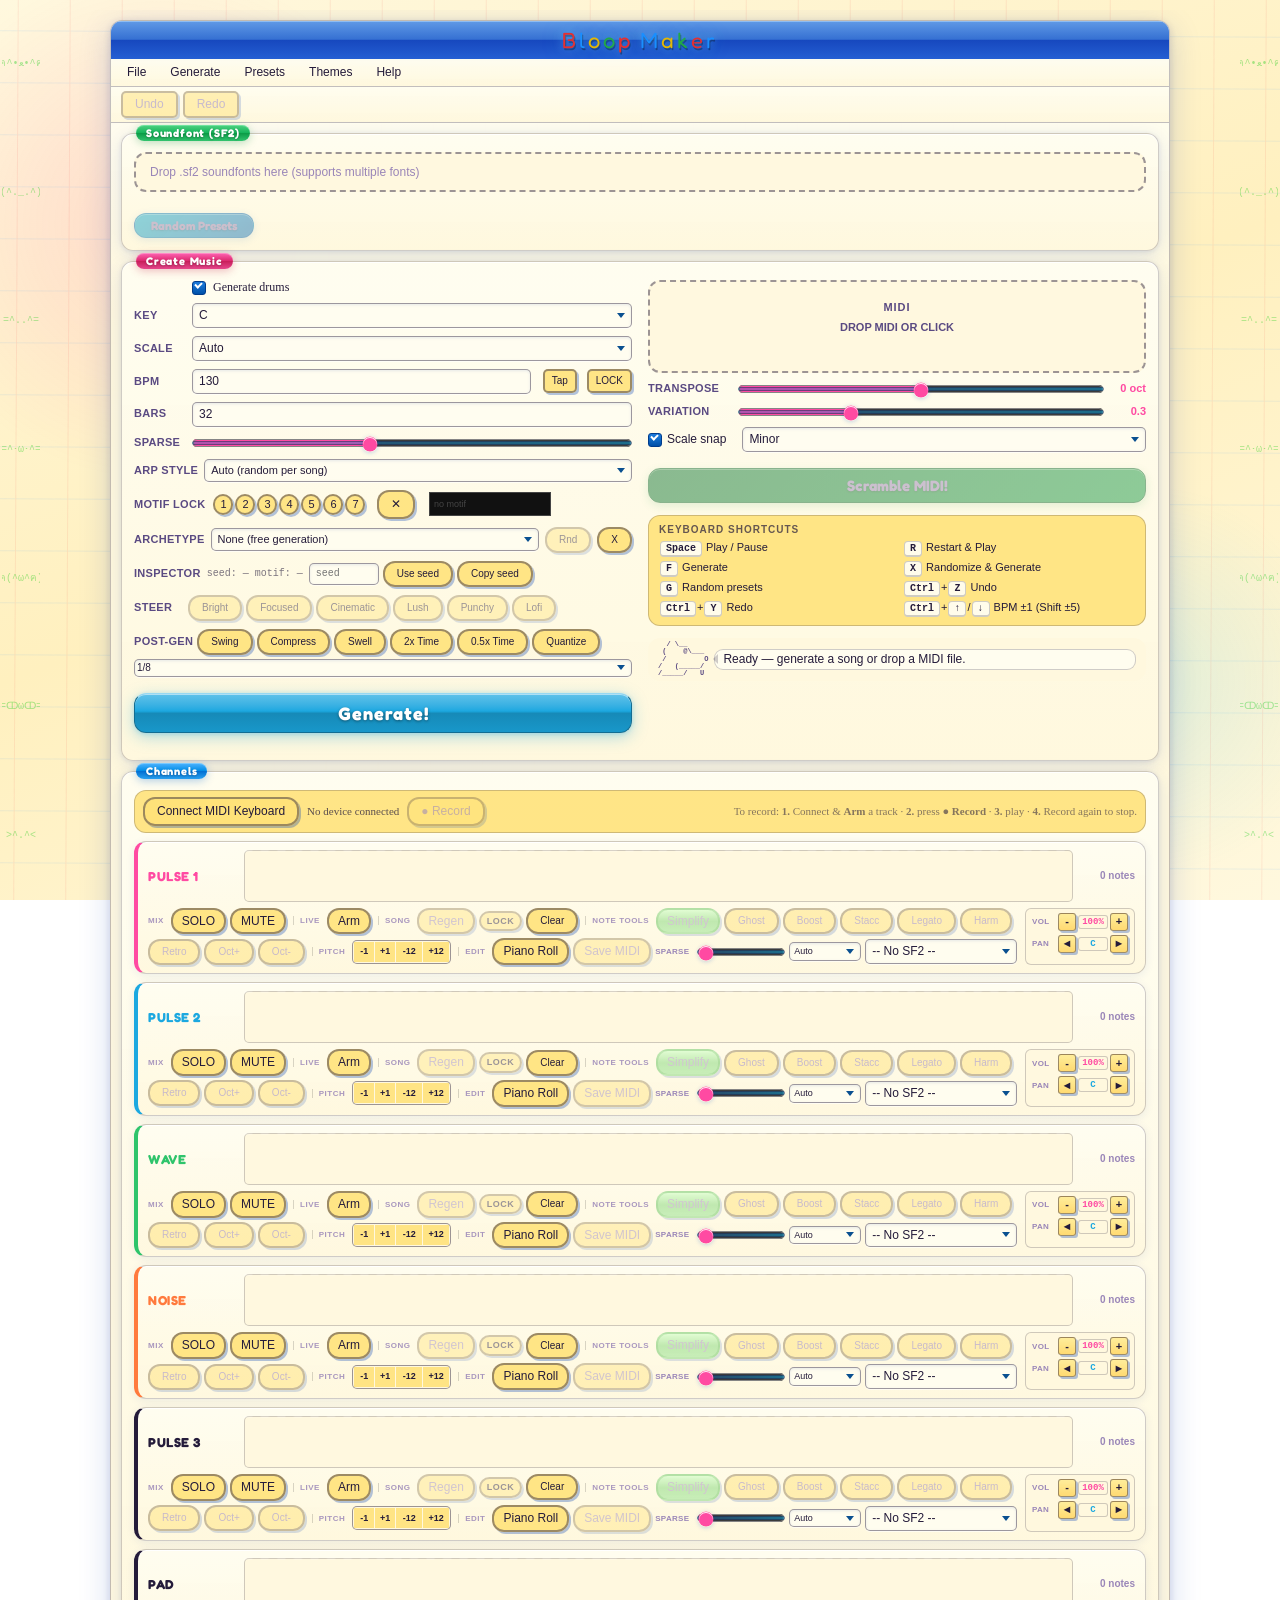
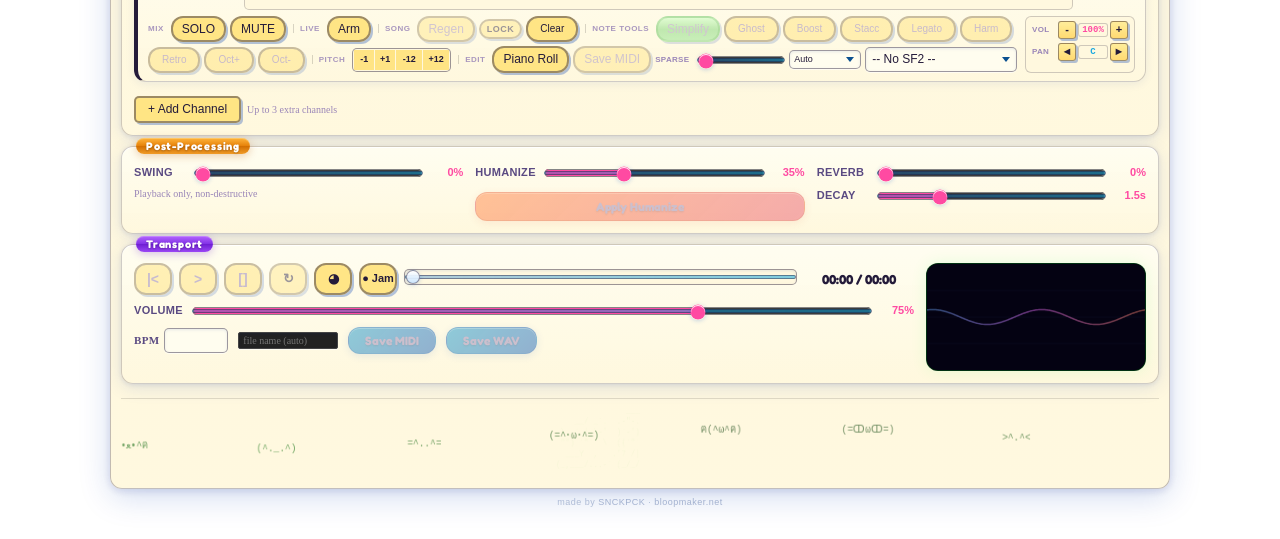
==== commit 96c6ba55: "Bloop Maker is free" ====
--- a/app/index.html
+++ b/app/index.html
@@ -5,8 +5,8 @@
   <meta name="viewport" content="width=device-width, initial-scale=1.0" />
 
   <!-- Primary -->
-  <title>Bloop Maker — Generative Music Program | Free In-Browser Game Music Generator Demo</title>
-  <meta name="description" content="Try Bloop Maker free in your browser — a no-AI game music generator built on music-theory rules. Generate original chiptune and video game music; the full version exports MIDI and WAV and runs offline." />
+  <title>Bloop Maker — Generative Music Program | Free In-Browser Game Music Generator</title>
+  <meta name="description" content="Use Bloop Maker free in your browser — a no-AI game music generator built on music-theory rules. Generate original chiptune and video game music and export MIDI and WAV. Desktop app also available." />
   <meta name="keywords" content="
     MIDI generator, free MIDI generator, online MIDI generator,
     melody generator, free melody generator, random melody generator,
@@ -144,11 +144,14 @@
 
   <link rel="preconnect" href="https://fonts.googleapis.com" />
   <link href="https://fonts.googleapis.com/css2?family=Fredoka+One&family=Nunito:wght@400;600;700;800&display=swap" rel="stylesheet" />
-  <script type="module" crossorigin src="./assets/index-lMBd3syc.js"></script>
-  <link rel="stylesheet" crossorigin href="./assets/index-DL9zU7A_.css">
+  <script type="module" crossorigin src="./assets/index-CgoJ6FzN.js"></script>
+  <link rel="stylesheet" crossorigin href="./assets/index-CwLfNm_X.css">
 </head>
 <body>
   <canvas id="bg-canvas"></canvas>
   <div id="app"></div>
+  <p style="text-align:center;font:9px/2 Tahoma,sans-serif;color:rgba(120,140,180,0.5);margin:4px 0 8px;letter-spacing:0.5px">
+    made by <a href="https://snckpck.com" target="_blank" rel="noopener" style="color:rgba(120,140,180,0.6);text-decoration:none">SNCKPCK</a> · <a href="https://bloopmaker.net" target="_blank" rel="noopener" style="color:rgba(120,140,180,0.6);text-decoration:none">bloopmaker.net</a>
+  </p>
 </body>
 </html>
--- a/app/assets/index-CwLfNm_X.css
+++ b/app/assets/index-CwLfNm_X.css
@@ -0,0 +1 @@
+@import"https://fonts.googleapis.com/css2?family=Fredoka+One&display=swap";:root{--win: #e6f4ff;--card: #ffffff;--btn-hi1: #f0f8ff;--btn-hi2: #ddf0ff;--btn-lo1: #c8e4ff;--btn-lo2: #d8eeff;--tb-hi: rgba(68,120,215,.91);--tb-lo: rgba(10,46,155,.97);--b-win: rgba(100,162,235,.38);--b-btn: rgba(55,120,215,.46);--b-card: rgba(135,192,245,.35);--txt: #07295a;--txt-dis: #5a88b4;--txt-dim: #2855a0;--acc: #0063b1;--acc2: #00a0c0;--sel-bg: #003c8c;--sel-txt: #ffffff;--ok: #005c18;--busy: #004cb0;--err: #be1c1c;--c1: #FF3D9A;--c2: #1A9FFF;--c3: #22cc66;--c4: #FF8C00;--red: #be1c1c;--font: 12px/1.4 "Segoe UI", Tahoma, Arial, sans-serif;--font-title: "Fredoka One", "Comic Sans MS", cursive;--radius: 12px}body.theme-neon{background:linear-gradient(160deg,#1a0a2e,#2a1248,#160826);background-attachment:fixed;--win: rgba(36,18,64,.97);--card: rgba(46,26,80,.95);--btn-hi1: rgba(80,52,130,.9);--btn-hi2: rgba(64,40,108,.86);--btn-lo1: rgba(48,28,84,.82);--btn-lo2: rgba(58,36,98,.88);--tb-hi: rgba(150,90,230,.96);--tb-lo: rgba(70,36,130,.99);--b-win: rgba(170,120,255,.35);--b-btn: rgba(150,100,240,.45);--b-card: rgba(150,110,230,.28);--txt: #ffffff;--txt-dis: #a890d0;--txt-dim: #dcc8ff;--acc: #c79bff;--acc2: #4dd0ff;--sel-bg: #7a3fd0;--sel-txt: #ffffff;--ok: #5cffb0;--busy: #b48cff;--err: #ff6a8a;--c1: #ff7ac8;--c2: #5cd6ff;--c3: #9b6cff;--c4: #ffd166}body.theme-neon:before{background:radial-gradient(circle,rgba(150,90,230,.2) 0%,transparent 70%)}body.theme-neon:after{background:radial-gradient(circle,rgba(80,80,200,.16) 0%,transparent 70%)}body.theme-green{background:linear-gradient(160deg,#e8f5e9,#c8e6c9,#e0f2e1);background-attachment:fixed;--win: rgba(232,245,233,.96);--card: rgba(245,255,245,.94);--btn-hi1: rgba(200,240,200,.9);--btn-hi2: rgba(170,220,170,.84);--btn-lo1: rgba(140,200,140,.8);--btn-lo2: rgba(160,215,160,.88);--tb-hi: rgba(40,120,40,.96);--tb-lo: rgba(10,70,10,.99);--b-win: rgba(60,140,60,.3);--b-btn: rgba(40,120,40,.42);--b-card: rgba(80,150,80,.28);--txt: #0a2a0a;--txt-dis: #508050;--txt-dim: #1a5a1a;--acc: #1a8a1a;--acc2: #40b040;--sel-bg: #0a5a0a;--sel-txt: #ffffff;--ok: #006600;--busy: #004400;--err: #880000;--c1: #cc2244;--c2: #1a88aa;--c3: #228822;--c4: #aa6600}body.theme-green:before{background:radial-gradient(circle,rgba(80,200,80,.25) 0%,transparent 70%)}body.theme-green:after{background:radial-gradient(circle,rgba(40,160,80,.18) 0%,transparent 70%)}body.theme-bloop{background:linear-gradient(160deg,#fff8de,#fff0bf,#fff8de);background-attachment:fixed;--radius: 12px;--win: rgba(255,248,222,.97);--card: rgba(255,253,240,.96);--btn-hi1: rgba(255,236,150,.94);--btn-hi2: rgba(255,226,120,.88);--btn-lo1: rgba(255,212,92,.84);--btn-lo2: rgba(255,222,112,.9);--tb-hi: rgba(255,74,162,.96);--tb-lo: rgba(185,108,255,.98);--b-win: rgba(36,27,58,.28);--b-btn: rgba(36,27,58,.45);--b-card: rgba(36,27,58,.22);--txt: #241b3a;--txt-dis: #9a86b8;--txt-dim: #5a4a82;--acc: #ff4aa2;--acc2: #1ba8e0;--sel-bg: #9b4dd6;--sel-txt: #ffffff;--ok: #1f9c4a;--busy: #6a4dd6;--err: #e0344e;--c1: #ff4aa2;--c2: #1ba8e0;--c3: #2ec46b;--c4: #ff7a3d}body.theme-bloop:before{background:radial-gradient(circle,rgba(255,74,162,.16) 0%,transparent 70%)}body.theme-bloop:after{background:radial-gradient(circle,rgba(38,198,255,.14) 0%,transparent 70%)}body.theme-campfire{background:linear-gradient(160deg,#2b2018,#3a2b1e,#241a12);background-attachment:fixed;--win: rgba(50,38,28,.97);--card: rgba(62,48,34,.95);--btn-hi1: rgba(96,74,50,.92);--btn-hi2: rgba(80,60,40,.86);--btn-lo1: rgba(64,48,32,.82);--btn-lo2: rgba(78,58,38,.88);--tb-hi: rgba(204,128,50,.96);--tb-lo: rgba(122,66,24,.99);--b-win: rgba(214,150,80,.32);--b-btn: rgba(204,128,50,.42);--b-card: rgba(180,130,80,.26);--txt: #f4e4c8;--txt-dis: #b09878;--txt-dim: #e0c89a;--acc: #e8a838;--acc2: #d65a2a;--sel-bg: #a85820;--sel-txt: #fff6e2;--ok: #8aab30;--busy: #d6943c;--err: #e0563c;--c1: #e07a3c;--c2: #d6a83c;--c3: #98b03c;--c4: #c8543c}body.theme-campfire:before{background:radial-gradient(circle,rgba(232,168,56,.18) 0%,transparent 70%)}body.theme-campfire:after{background:radial-gradient(circle,rgba(214,90,42,.16) 0%,transparent 70%)}body.theme-matrix{background:linear-gradient(160deg,#020803,#041006,#010602);background-attachment:fixed;--win: rgba(6,18,8,.96);--card: rgba(8,24,10,.94);--btn-hi1: rgba(16,46,20,.9);--btn-hi2: rgba(12,36,16,.84);--btn-lo1: rgba(8,26,12,.8);--btn-lo2: rgba(14,40,18,.88);--tb-hi: rgba(20,90,30,.96);--tb-lo: rgba(4,30,8,.99);--b-win: rgba(40,220,80,.32);--b-btn: rgba(40,220,80,.42);--b-card: rgba(40,200,80,.26);--txt: #6dff7a;--txt-dis: #2f8a3c;--txt-dim: #46d058;--acc: #00ff66;--acc2: #a8ff5c;--sel-bg: #0c7a2c;--sel-txt: #d8ffd8;--ok: #3cff80;--busy: #8aff4c;--err: #ff5c5c;--c1: #00ff66;--c2: #4cff9c;--c3: #a8ff3c;--c4: #50d0ff}body.theme-matrix:before{background:radial-gradient(circle,rgba(0,255,102,.16) 0%,transparent 70%)}body.theme-matrix:after{background:radial-gradient(circle,rgba(0,200,80,.12) 0%,transparent 70%)}body.theme-twilight{background:linear-gradient(160deg,#1e1b2e,#282440,#1a1726);background-attachment:fixed;--win: rgba(40,36,64,.97);--card: rgba(52,46,80,.95);--btn-hi1: rgba(78,68,118,.9);--btn-hi2: rgba(64,56,98,.86);--btn-lo1: rgba(50,44,78,.82);--btn-lo2: rgba(60,52,92,.88);--tb-hi: rgba(189,147,249,.96);--tb-lo: rgba(98,70,160,.99);--b-win: rgba(189,147,249,.32);--b-btn: rgba(189,147,249,.42);--b-card: rgba(170,140,230,.26);--txt: #f8f8f2;--txt-dis: #9a92c0;--txt-dim: #d4cdf2;--acc: #bd93f9;--acc2: #8be9fd;--sel-bg: #6a4fb8;--sel-txt: #ffffff;--ok: #50fa7b;--busy: #bd93f9;--err: #ff5555;--c1: #ff79c6;--c2: #8be9fd;--c3: #50fa7b;--c4: #ffb86c}body.theme-twilight:before{background:radial-gradient(circle,rgba(189,147,249,.18) 0%,transparent 70%)}body.theme-twilight:after{background:radial-gradient(circle,rgba(139,233,253,.14) 0%,transparent 70%)}body.theme-arctic{background:linear-gradient(160deg,#2e3440,#3b4252,#2a2f3a);background-attachment:fixed;--win: rgba(46,52,64,.97);--card: rgba(59,66,82,.95);--btn-hi1: rgba(76,86,106,.92);--btn-hi2: rgba(67,76,94,.86);--btn-lo1: rgba(54,62,78,.82);--btn-lo2: rgba(63,72,90,.88);--tb-hi: rgba(136,192,208,.96);--tb-lo: rgba(59,76,94,.99);--b-win: rgba(136,192,208,.32);--b-btn: rgba(129,161,193,.44);--b-card: rgba(120,160,190,.26);--txt: #eceff4;--txt-dis: #8a93a6;--txt-dim: #d0d6e0;--acc: #88c0d0;--acc2: #81a1c1;--sel-bg: #5e81ac;--sel-txt: #ffffff;--ok: #a3be8c;--busy: #81a1c1;--err: #bf616a;--c1: #bf616a;--c2: #88c0d0;--c3: #a3be8c;--c4: #ebcb8b}body.theme-arctic:before{background:radial-gradient(circle,rgba(136,192,208,.16) 0%,transparent 70%)}body.theme-arctic:after{background:radial-gradient(circle,rgba(94,129,172,.16) 0%,transparent 70%)}body.theme-sunset{background:linear-gradient(160deg,#ffe3d3,#ffd0c0 45%,#ffe9d6);background-attachment:fixed;--win: rgba(255,235,222,.96);--card: rgba(255,247,240,.95);--btn-hi1: rgba(255,222,200,.92);--btn-hi2: rgba(255,208,182,.86);--btn-lo1: rgba(255,192,162,.82);--btn-lo2: rgba(255,204,178,.88);--tb-hi: rgba(255,138,92,.96);--tb-lo: rgba(204,68,80,.99);--b-win: rgba(214,108,90,.3);--b-btn: rgba(214,108,90,.42);--b-card: rgba(220,140,110,.26);--txt: #5a2230;--txt-dis: #b07868;--txt-dim: #8a3a44;--acc: #e0563c;--acc2: #f08a3c;--sel-bg: #c8404e;--sel-txt: #fff4ee;--ok: #2f9c6a;--busy: #e07a3c;--err: #c01c2c;--c1: #d6344e;--c2: #1a9aa8;--c3: #2f9c5a;--c4: #e07020}body.theme-sunset:before{background:radial-gradient(circle,rgba(255,138,92,.2) 0%,transparent 70%)}body.theme-sunset:after{background:radial-gradient(circle,rgba(204,68,80,.14) 0%,transparent 70%)}body.theme-ocean{background:linear-gradient(160deg,#042b33,#073e48,#03242b);background-attachment:fixed;--win: rgba(10,46,54,.97);--card: rgba(14,60,70,.95);--btn-hi1: rgba(24,86,98,.92);--btn-hi2: rgba(20,72,84,.86);--btn-lo1: rgba(14,56,66,.82);--btn-lo2: rgba(18,66,78,.88);--tb-hi: rgba(38,176,184,.96);--tb-lo: rgba(8,68,80,.99);--b-win: rgba(56,200,200,.32);--b-btn: rgba(46,180,184,.44);--b-card: rgba(56,170,180,.26);--txt: #d8f6f4;--txt-dis: #6aa6a8;--txt-dim: #a8e0de;--acc: #26c4c4;--acc2: #5ce0b0;--sel-bg: #0e7c84;--sel-txt: #f0ffff;--ok: #4cd99a;--busy: #38b6d6;--err: #ff6a6a;--c1: #ff7a9c;--c2: #38c8e0;--c3: #4cd99a;--c4: #f5c84c}body.theme-ocean:before{background:radial-gradient(circle,rgba(38,196,196,.18) 0%,transparent 70%)}body.theme-ocean:after{background:radial-gradient(circle,rgba(92,224,176,.14) 0%,transparent 70%)}body.theme-cyber{background:linear-gradient(160deg,#0a0414,#160826,#06030f);background-attachment:fixed;--win: rgba(18,8,32,.97);--card: rgba(26,12,44,.95);--btn-hi1: rgba(52,20,80,.9);--btn-hi2: rgba(42,16,66,.86);--btn-lo1: rgba(30,12,52,.82);--btn-lo2: rgba(40,16,64,.88);--tb-hi: rgba(255,46,180,.96);--tb-lo: rgba(20,180,210,.99);--b-win: rgba(255,46,180,.34);--b-btn: rgba(38,224,255,.44);--b-card: rgba(180,60,200,.28);--txt: #f4eaff;--txt-dis: #a070c0;--txt-dim: #36e6ff;--acc: #ff2eb4;--acc2: #26e6ff;--sel-bg: #b81c9c;--sel-txt: #ffffff;--ok: #2effc4;--busy: #ff2eb4;--err: #ff4060;--c1: #ff2eb4;--c2: #26e6ff;--c3: #c46bff;--c4: #ffe24c}body.theme-cyber:before{background:radial-gradient(circle,rgba(255,46,180,.18) 0%,transparent 70%)}body.theme-cyber:after{background:radial-gradient(circle,rgba(38,230,255,.16) 0%,transparent 70%)}body.theme-paper{background:linear-gradient(160deg,#f4f2ec,#e8e5dc,#f0ede5);background-attachment:fixed;--win: rgba(244,242,236,.97);--card: rgba(252,251,247,.96);--btn-hi1: rgba(236,233,224,.94);--btn-hi2: rgba(224,220,210,.88);--btn-lo1: rgba(208,204,194,.84);--btn-lo2: rgba(220,216,206,.9);--tb-hi: rgba(90,86,78,.96);--tb-lo: rgba(40,38,34,.99);--b-win: rgba(60,56,48,.28);--b-btn: rgba(60,56,48,.42);--b-card: rgba(80,76,68,.24);--txt: #1f1d18;--txt-dis: #8a857a;--txt-dim: #4a463e;--acc: #3a3630;--acc2: #6a655a;--sel-bg: #2a2722;--sel-txt: #f4f2ec;--ok: #4a6a30;--busy: #5a564c;--err: #a83228;--c1: #9c3a30;--c2: #3a5a78;--c3: #4a6a3a;--c4: #9c6a28}body.theme-paper:before{background:radial-gradient(circle,rgba(120,114,100,.14) 0%,transparent 70%)}body.theme-paper:after{background:radial-gradient(circle,rgba(90,86,78,.1) 0%,transparent 70%)}body.theme-sakura{background:linear-gradient(160deg,#ffe6f0,#ffd4e6,#fff0f6);background-attachment:fixed;--win: rgba(255,235,244,.96);--card: rgba(255,248,251,.96);--btn-hi1: rgba(255,222,236,.92);--btn-hi2: rgba(255,208,226,.86);--btn-lo1: rgba(255,190,214,.82);--btn-lo2: rgba(255,202,222,.88);--tb-hi: rgba(255,124,176,.96);--tb-lo: rgba(190,72,140,.99);--b-win: rgba(220,110,160,.3);--b-btn: rgba(220,110,160,.42);--b-card: rgba(230,140,180,.26);--txt: #5a1f3a;--txt-dis: #b07a92;--txt-dim: #8a3a5e;--acc: #e85a96;--acc2: #9a6cd6;--sel-bg: #c83c7c;--sel-txt: #fff2f7;--ok: #3c9c6a;--busy: #b46cd6;--err: #d02050;--c1: #e85a96;--c2: #5a9cd6;--c3: #4cb07a;--c4: #f0943c}body.theme-sakura:before{background:radial-gradient(circle,rgba(255,124,176,.18) 0%,transparent 70%)}body.theme-sakura:after{background:radial-gradient(circle,rgba(154,108,214,.12) 0%,transparent 70%)}body.theme-mint{background:linear-gradient(160deg,#e0f7f0,#c8f0e6,#e8faf3);background-attachment:fixed;--win: rgba(224,247,240,.96);--card: rgba(244,255,250,.96);--btn-hi1: rgba(200,240,228,.92);--btn-hi2: rgba(178,228,214,.86);--btn-lo1: rgba(150,214,196,.82);--btn-lo2: rgba(166,224,206,.88);--tb-hi: rgba(38,184,150,.96);--tb-lo: rgba(14,100,86,.99);--b-win: rgba(40,170,140,.3);--b-btn: rgba(40,170,140,.42);--b-card: rgba(70,180,150,.26);--txt: #0a3a30;--txt-dis: #5a9080;--txt-dim: #1a6a56;--acc: #12a884;--acc2: #1aa0c0;--sel-bg: #0c7a62;--sel-txt: #f0fffa;--ok: #0e9c5a;--busy: #18a0a8;--err: #c8344a;--c1: #d6346a;--c2: #1aa0c0;--c3: #12a060;--c4: #e0883c}body.theme-mint:before{background:radial-gradient(circle,rgba(38,184,150,.18) 0%,transparent 70%)}body.theme-mint:after{background:radial-gradient(circle,rgba(26,160,192,.14) 0%,transparent 70%)}body.dark{background:radial-gradient(ellipse 55% 45% at 15% 20%,rgba(0,60,160,.45) 0%,transparent 100%),radial-gradient(ellipse 42% 38% at 85% 15%,rgba(0,80,180,.3) 0%,transparent 100%),radial-gradient(ellipse 50% 50% at 50% 85%,rgba(0,50,140,.25) 0%,transparent 100%),linear-gradient(170deg,#020814,#03101e 35%,#020c18 65%,#030f1c);background-attachment:fixed;--win: rgba(6,14,38,.94);--card: rgba(8,18,48,.9);--btn-hi1: rgba(18,38,88,.88);--btn-hi2: rgba(12,28,68,.82);--btn-lo1: rgba(8,20,54,.78);--btn-lo2: rgba(14,32,76,.86);--tb-hi: rgba(4,10,38,.96);--tb-lo: rgba(2,5,26,.98);--b-win: rgba(28,66,175,.36);--b-btn: rgba(38,88,200,.4);--b-card: rgba(22,58,148,.3);--txt: #88b8e4;--txt-dis: #5d83ad;--txt-dim: #6a9ad0;--acc: #2882de;--acc2: #00b8e0;--sel-bg: #003688;--ok: #00a040;--busy: #1868e0;--err: #cc3c3c}*,*:before,*:after{box-sizing:border-box;margin:0;padding:0}html,body{min-height:100vh;font:var(--font);color:var(--txt);padding:10px;overflow-x:hidden}body{background:radial-gradient(ellipse 60% 45% at 20% 15%,rgba(180,230,255,.4) 0%,transparent 100%),radial-gradient(ellipse 45% 40% at 80% 25%,rgba(140,220,245,.28) 0%,transparent 100%),radial-gradient(ellipse 50% 50% at 50% 80%,rgba(190,240,255,.22) 0%,transparent 100%),linear-gradient(170deg,#f4fbff,#ddf2ff 30%,#eaf8ff,#f8fdff);background-attachment:fixed}body:before{content:"";position:fixed;width:520px;height:520px;top:-4%;left:-8%;border-radius:50%;background:radial-gradient(circle,rgba(120,200,255,.28) 0%,rgba(80,180,240,.1) 50%,transparent 72%);pointer-events:none;z-index:0}body:after{content:"";position:fixed;width:400px;height:400px;bottom:2%;right:-5%;border-radius:50%;background:radial-gradient(circle,rgba(100,230,210,.22) 0%,rgba(60,200,200,.08) 50%,transparent 72%);pointer-events:none;z-index:0}#bg-canvas{position:fixed;top:0;left:0;width:100%;height:100%;z-index:0;pointer-events:none;opacity:.1}body.dark #bg-canvas{opacity:.25}body.dark .btn-chstep{background:linear-gradient(180deg,#122e64e6,#081840e6);color:var(--txt)}body.dark .btn-chstep:hover{background:linear-gradient(180deg,#1e3c82e6,#10285ae6)}body.dark .ch-step-val{background:#0006;border-color:var(--b-card)}body.dark select,body.dark input[type=text],body.dark input[type=number]{background-color:#0a1c46eb!important;color:#88b8e4!important;border-color:var(--b-btn)}body.dark select option{background:#0d1f4a!important;color:#88b8e4!important}.arp-btn.active{background:var(--acc)!important;color:#fff!important;border-color:var(--acc)!important}body.dark .card{background:linear-gradient(180deg,#0e1e48eb,#0c1a42eb 5%,#081230eb);border-top:1px solid rgba(70,120,200,.22);box-shadow:0 4px 18px #000a2873,0 1px 4px #00051e66,inset 0 1px #4678c829}body.dark .card:hover{box-shadow:0 8px 28px #00143c8c,0 2px 8px #000a2866,inset 0 1px #4678c829}body.dark .channel-row{background:linear-gradient(180deg,#0e1e48e6,#081230e6);border-top:1px solid rgba(70,120,200,.22);box-shadow:0 2px 10px #000a2866,inset 0 1px #4678c829}body.dark .channel-canvas{background:#040c22b3}body.dark .win-dropdown,body.dark .win-submenu{background:#0a1834;box-shadow:0 4px 18px #000a288c,0 1px 4px #0006}body.dark .win-status{background:#08123073}body.dark .win-status-panel{background:#040c228c}body.dark .status-dog{color:var(--txt-dim)}body.dark .drop-zone,body.dark .sf2-drop-zone{background:#0812308c}body.dark .drop-zone:hover,body.dark .drop-zone.drag-over,body.dark .sf2-drop-zone:hover,body.dark .sf2-drop-zone.drag-over{background:#143c8c33}body.dark .shortcuts-grid kbd{background:#040c22a6;color:var(--txt);border-color:var(--b-card)}body.dark .ch-transpose{background:#040c224d}body.dark .ch-sliders{background:#0a1a4073}body.dark .seek-slider{background:#040c228c}body.dark .win-menubar{background:linear-gradient(180deg,#142e6873,#0a1a4059)}body.dark .win-toolbar{background:linear-gradient(180deg,#142e6866,#0a1a4047)}body.dark #app{background:linear-gradient(180deg,rgba(30,60,130,.45) 0%,rgba(16,34,80,.55) 5%,var(--win) 14%);border-top:1px solid rgba(70,120,200,.35);box-shadow:0 8px 32px #000a288c,0 2px 8px #00051e66,inset 0 1px #4678c833}body.dark input[type=checkbox]{background:#040c22a6;border-color:var(--b-btn)}@keyframes btn-wobble{0%,to{transform:rotate(-2deg)}50%{transform:rotate(2deg)}}#app{position:relative;z-index:1;background:linear-gradient(180deg,var(--card) 0%,var(--card) 5%,var(--win) 14%);border:1px solid var(--b-win);border-top:1px solid var(--b-win);border-radius:var(--radius);box-shadow:0 8px 32px #003cb42e,0 2px 8px #001e7824,inset 0 1px #ffffffbf;max-width:1060px;margin:0 auto;overflow:hidden}.win-titlebar{background:linear-gradient(180deg,#5a96e6f5,#326ed2fa 48%,#1446befc 51%,#1e5ad2f7);display:flex;align-items:center;justify-content:center;padding:6px 12px;user-select:none;box-shadow:inset 0 1px #c8e6ff73,0 2px 6px #001e7840;min-height:38px}.win-title-text{font-family:var(--font-title);font-size:22px;letter-spacing:3px;line-height:1}.win-song-subtitle{position:absolute;right:14px;font-size:10px;font-family:var(--font);color:#ffffff8c;letter-spacing:.5px;font-style:italic;white-space:nowrap;overflow:hidden;text-overflow:ellipsis;max-width:260px}.title-letter{display:inline-block;color:#fffffff2;text-shadow:0 0 10px rgba(120,220,255,.6),0 0 22px rgba(60,180,255,.35),1px 2px 0 rgba(0,0,0,.35);transition:transform .14s cubic-bezier(.34,1.56,.64,1),color .12s,text-shadow .12s;animation:titlewiggle 2.2s ease-in-out infinite}.title-letter:nth-child(1){animation-delay:0s}.title-letter:nth-child(2){animation-delay:.12s}.title-letter:nth-child(3){animation-delay:.24s}.title-letter:nth-child(4){animation-delay:.36s}.title-letter:nth-child(5){animation-delay:.48s}.title-letter:nth-child(6){animation-delay:.6s}.title-letter:nth-child(7){animation-delay:.72s}.title-letter:nth-child(8){animation-delay:.84s}.title-letter:nth-child(9){animation-delay:.96s}.title-letter:nth-child(10){animation-delay:1.08s}.title-letter:nth-child(11){animation-delay:1.2s}@keyframes titlewiggle{0%,to{transform:translateY(0) rotate(0)}25%{transform:translateY(-4px) rotate(-3deg)}75%{transform:translateY(2px) rotate(3deg)}}.title-letter:hover{animation-play-state:paused}@media (prefers-reduced-motion: reduce){.title-letter{animation:none}}.title-letter:hover{transform:scale(1.32) rotate(-7deg) translateY(-4px);color:#b8ffee;text-shadow:0 0 14px rgba(80,255,200,.8),0 0 28px rgba(40,200,180,.55),1px 2px 0 rgba(0,0,0,.4)}.win-menubar{background:linear-gradient(180deg,var(--card) 0%,var(--win) 100%);border-bottom:1px solid var(--b-win);display:flex;gap:0;padding:2px 4px;position:relative;z-index:200}.win-menu-item{position:relative;padding:3px 12px;font:var(--font);cursor:default;user-select:none;border-radius:4px;color:var(--txt);transition:background .1s}.win-menu-item:hover,.win-menu-item.open{background:var(--sel-bg);color:var(--sel-txt);border-radius:4px 4px 0 0}.win-dropdown{display:none;position:absolute;top:100%;left:0;background:var(--card);border:1px solid var(--b-card);box-shadow:0 4px 18px #0032aa2e,0 1px 4px #0000001a;min-width:190px;z-index:999;padding:3px 0;border-radius:0 4px 4px}.win-menu-item.open .win-dropdown{display:block}.win-dropdown-item{padding:5px 18px;font:var(--font);color:var(--txt);cursor:default;white-space:nowrap}.win-dropdown-item:hover{background:var(--sel-bg);color:var(--sel-txt)}.win-dropdown-item.disabled{color:var(--txt-dis);pointer-events:none}.preset-cat{display:inline-block;min-width:58px;font-size:.82em;font-weight:700;opacity:.65;text-transform:uppercase;letter-spacing:.03em}.win-dropdown-item:hover .preset-cat{opacity:.9}#presets-dropdown{max-height:70vh;overflow-y:auto}.win-dropdown-sep{height:1px;background:var(--b-card);margin:3px 8px}.win-toolbar{background:linear-gradient(180deg,var(--card) 0%,var(--win) 100%);border-bottom:1px solid var(--b-win);display:flex;align-items:center;gap:5px;padding:4px 10px;flex-wrap:wrap}.toolbar-sep{width:1px;height:18px;background:var(--b-btn);margin:0 2px}button:focus-visible,input:focus-visible,select:focus-visible,.win-menu-item:focus-visible,.win-dropdown-item:focus-visible{outline:3px solid var(--acc);outline-offset:2px;box-shadow:0 0 0 1px #fff,0 0 0 4px var(--acc)}button:focus:not(:focus-visible),input:focus:not(:focus-visible),select:focus:not(:focus-visible),.win-menu-item:focus:not(:focus-visible),.win-dropdown-item:focus:not(:focus-visible){outline:none}select:focus-visible,input:focus-visible{border-color:var(--acc);box-shadow:0 0 0 1px #fff,0 0 0 4px var(--acc)}.win-menu-item:focus-visible{outline:3px solid var(--acc);outline-offset:-2px}.win-dropdown-item:focus-visible{outline:3px solid var(--acc);outline-offset:-2px;background:var(--sel-bg);color:var(--sel-txt)}@media (prefers-reduced-motion: reduce){button,input,select,.win-menu-item,.win-dropdown-item{transition:none!important}}button{background:var(--btn-hi2);border:2px solid var(--b-btn);border-radius:var(--radius);box-shadow:2px 2px #003cb44d;font:var(--font);color:var(--txt);cursor:pointer;padding:4px 12px;white-space:nowrap;transition:box-shadow .06s,transform .06s}button:hover:not(:disabled){box-shadow:3px 3px #003cb466;transform:translate(-1px,-1px)}button:active:not(:disabled){box-shadow:1px 1px #003cb44d;transform:translate(1px,1px);padding:4px 12px}button:disabled{color:var(--txt-dis);cursor:not-allowed;opacity:.55}.toolbar-btn{padding:3px 12px;border-radius:5px}.toolbar-btn:active:not(:disabled){padding:4px 11px 2px 13px}input[type=text],input[type=number],select{background:var(--card);border:1px solid var(--b-btn);border-radius:5px;font:var(--font);color:var(--txt);padding:3px 6px;outline:none;box-shadow:inset 0 1px 3px #0032a01a,0 1px #fff9}select option{color:var(--txt);background:var(--card)}input[type=number]{width:64px}select{appearance:none;background-image:url("data:image/svg+xml,%3Csvg xmlns='http://www.w3.org/2000/svg' width='8' height='5'%3E%3Cpath d='M0 0l4 5 4-5z' fill='%230a5090'/%3E%3C/svg%3E");background-repeat:no-repeat;background-position:right 6px center;background-color:var(--card);padding-right:22px;cursor:pointer}select:focus-visible,input:focus-visible{border-color:var(--acc);box-shadow:0 0 0 2px #0064c82e,inset 0 1px 3px #0032a01a}.seek-slider:focus:not(:focus-visible){outline:none;border-color:var(--b-btn);box-shadow:inset 0 1px 3px #0032a01a}.seek-slider:focus-visible{outline:3px solid var(--acc);outline-offset:2px}input[type=range]{accent-color:var(--acc);cursor:pointer;height:16px}input[type=range]::-webkit-slider-runnable-track{height:4px;background:linear-gradient(90deg,#0064c84d,#00a0dc80);border-radius:2px;border:1px solid var(--b-btn)}input[type=range]::-webkit-slider-thumb{appearance:none;width:14px;height:14px;margin-top:-6px;background:linear-gradient(180deg,#fffffff7,#c8e4ffe6);border:1px solid var(--b-btn);border-radius:50%;box-shadow:0 1px 4px #0050c838,inset 0 1px #ffffffe6;cursor:pointer}input[type=checkbox]{appearance:none;width:14px;height:14px;background:var(--card);border:1px solid var(--b-btn);border-radius:3px;position:relative;cursor:pointer;vertical-align:middle;flex-shrink:0;box-shadow:inset 0 1px 2px #0032a01a}input[type=checkbox]:checked{background:linear-gradient(180deg,#1e80e0,#0050a8);border-color:#003c8c}input[type=checkbox]:checked:after{content:"";position:absolute;left:2px;top:0;width:7px;height:5px;border-left:2px solid #fff;border-bottom:2px solid #fff;transform:rotate(-45deg)}.win-body{padding:10px;display:flex;flex-direction:column;gap:10px}.card{background:linear-gradient(180deg,var(--card) 0%,var(--card) 5%,var(--win) 100%);border:1px solid var(--b-card);border-top:1px solid var(--b-card);border-radius:var(--radius);box-shadow:0 4px 18px #003cb41f,0 1px 4px #001e781a,inset 0 1px #ffffffeb;padding:18px 12px 12px;position:relative}.card-title{position:absolute;top:-9px;left:14px;background:linear-gradient(90deg,#0063b1d9,#00a0c0cc);padding:1px 10px;font:bold 11px var(--font-title);color:#fff;border-radius:20px;letter-spacing:.8px;text-shadow:0 1px 2px rgba(0,0,0,.25);box-shadow:0 1px 4px #0050b433}.ct-create{background:linear-gradient(180deg,#ff64b4,#dc286e 49%,#c81e5a 51%,#e6468c);box-shadow:0 2px 8px #c828504d,inset 0 1px #ffc8e666}.ct-channels{background:linear-gradient(180deg,#50b4ff,#008ce6 49%,#006ed2 51%,#28a0f0);box-shadow:0 2px 8px #0064d24d,inset 0 1px #b4e6ff73}.ct-sf2{background:linear-gradient(180deg,#50d282,#14b45a 49%,#0a9b46 51%,#32c36e);box-shadow:0 2px 8px #0a8c3c47,inset 0 1px #aaffd266}.ct-pp{background:linear-gradient(180deg,#ffb43c,#e6820a 49%,#d26e00 51%,#f09b28);box-shadow:0 2px 8px #b4500047,inset 0 1px #ffe6a066}.ct-transport{background:linear-gradient(180deg,#b464ff,#8232e6 49%,#6e1ed2 51%,#9b46f5);box-shadow:0 2px 8px #641ec847,inset 0 1px #dcb4ff66}body.dark .ct-create{background:linear-gradient(180deg,#962d5f,#781941 49%,#691237 51%,#872855);box-shadow:0 2px 8px #500f2373,inset 0 1px #ffc8e629}body.dark .ct-channels{background:linear-gradient(180deg,#285f96,#004b82 49%,#003c73 51%,#14558c);box-shadow:0 2px 8px #00326e73,inset 0 1px #b4e6ff29}body.dark .ct-sf2{background:linear-gradient(180deg,#28784b,#0c6437 49%,#08552d 51%,#1c6e41);box-shadow:0 2px 8px #084b2373,inset 0 1px #aaffd229}body.dark .ct-pp{background:linear-gradient(180deg,#9b6923,#874b08 49%,#783e00 51%,#915a19);box-shadow:0 2px 8px #5f2d0073,inset 0 1px #ffe6a029}body.dark .ct-transport{background:linear-gradient(180deg,#693c96,#4b1e87 49%,#3e1278 51%,#5a2a91);box-shadow:0 2px 8px #37127373,inset 0 1px #dcb4ff29}.win-dropdown-item.active{font-weight:700}.win-dropdown-item.active:before{content:"✓ "}.win-status{background:var(--win);display:flex;align-items:center;padding:3px 10px;min-height:24px;margin-top:12px;border-radius:var(--radius)}.status-dog{flex:0 0 auto;margin:0 6px 0 0;font-family:Courier New,monospace;font-size:7px;line-height:1.05;font-weight:700;white-space:pre;color:var(--txt-dim);align-self:center}.status-bubble{flex:1;display:flex;position:relative;min-width:0}.status-bubble:before{content:"";position:absolute;left:-6px;top:50%;transform:translateY(-50%);border:5px solid transparent;border-right-color:var(--b-card)}.win-status-panel{border:1px solid var(--b-card);border-radius:9px;padding:1px 8px;flex:1;min-width:0;white-space:nowrap;overflow:hidden;text-overflow:ellipsis;font:var(--font);color:var(--txt);background:var(--card)}.win-status.ok .win-status-panel{color:var(--ok)}.win-status.busy .win-status-panel{color:var(--busy)}.win-status.err .win-status-panel{color:var(--err)}.create-grid{display:grid;grid-template-columns:1fr 1fr;gap:16px}@media (max-width: 600px){.create-grid{grid-template-columns:1fr}}.gen-row{display:flex;align-items:center;gap:8px;margin-bottom:8px}.gen-label{font-weight:700;min-width:50px;font-size:11px;text-transform:uppercase;letter-spacing:.3px;color:var(--txt-dim)}.gen-select,.gen-input{flex:1;min-width:80px}.gen-select{color:var(--txt)!important}.gen-noise-row{display:flex;align-items:center;gap:7px;margin-bottom:8px;padding-left:58px}@keyframes spinny{0%{transform:rotate(0)}to{transform:rotate(360deg)}}.btn-generate{width:100%;padding:8px;background:linear-gradient(180deg,color-mix(in srgb,var(--acc2) 70%,#ffffff) 0%,var(--acc2) 45%,color-mix(in srgb,var(--acc2) 82%,#000000) 51%,color-mix(in srgb,var(--acc2) 90%,#000000) 100%);border:1px solid color-mix(in srgb,var(--acc2) 65%,#000000);border-top:1px solid color-mix(in srgb,var(--acc2) 45%,#ffffff);border-radius:var(--radius);box-shadow:0 4px 16px color-mix(in srgb,var(--acc2) 34%,transparent),0 1px 4px color-mix(in srgb,var(--acc2) 24%,transparent),inset 0 1px #ffffff80;font:bold 18px var(--font-title);letter-spacing:1px;cursor:pointer;color:#fff;text-shadow:0 1px 3px rgba(0,0,0,.4);margin-top:8px;transition:transform .1s,box-shadow .1s}.btn-generate:hover:not(:disabled){transform:translateY(-1px);box-shadow:0 6px 22px color-mix(in srgb,var(--acc2) 42%,transparent),inset 0 1px #ffffff8c}.btn-generate:active:not(:disabled){transform:translateY(1px);box-shadow:inset 0 2px 6px #00000047;padding:9px 8px 7px}.btn-scramble{width:100%;padding:7px;background:linear-gradient(135deg,color-mix(in srgb,var(--ok) 78%,#000000) 0%,var(--ok) 100%);border:1px solid color-mix(in srgb,var(--ok) 70%,#000000);border-radius:var(--radius);box-shadow:0 3px 10px color-mix(in srgb,var(--ok) 26%,transparent),inset 0 1px #ffffff47;font:bold 15px var(--font-title);cursor:pointer;color:#fff;text-shadow:0 1px 2px rgba(0,0,0,.25);margin-top:8px;transition:transform .1s}.btn-scramble:hover:not(:disabled){transform:translateY(-1px)}.btn-scramble:active:not(:disabled){transform:translateY(1px);padding:8px 7px 6px}.btn-scramble:disabled{opacity:.5;cursor:not-allowed}.drop-zone{position:relative;border:2px dashed var(--b-btn);border-radius:var(--radius);background:var(--win);padding:18px 10px;text-align:center;cursor:pointer;overflow:hidden;margin-bottom:8px;transition:background .15s,border-color .15s}.drop-zone input[type=file]{position:absolute;inset:0;opacity:0;cursor:pointer;width:100%;height:100%}.drop-zone:hover,.drop-zone.drag-over{background:color-mix(in srgb,var(--acc) 10%,transparent);border-color:var(--acc)}.drop-zone.loaded{border-color:#2a5;background:#00b45012}.drop-icon{font-size:11px;font-weight:700;display:block;margin-bottom:4px;color:var(--txt-dim);letter-spacing:1px}.drop-label{font-weight:700;font-size:11px;text-transform:uppercase;color:var(--txt-dim)}.drop-filename{margin-top:4px;font-size:11px;color:var(--acc);font-weight:700;min-height:14px}.scramble-row{display:flex;align-items:center;gap:8px;margin-bottom:7px}.scramble-label{font-weight:700;font-size:11px;text-transform:uppercase;min-width:82px;letter-spacing:.3px;color:var(--txt-dim)}.range-input{flex:1}.scramble-val{font-weight:700;font-size:11px;min-width:34px;text-align:right;color:var(--acc)}.scramble-check{display:flex;align-items:center;gap:5px;font-size:12px;cursor:pointer}.progress-wrap{height:7px;background:#0050b414;border:1px solid var(--b-card);border-radius:4px;margin-top:8px;overflow:hidden;opacity:0;transition:opacity .2s}.progress-wrap.visible{opacity:1}@keyframes aero-shimmer{0%{background-position:-100% 0}to{background-position:200% 0}}.progress-fill{height:100%;background:linear-gradient(90deg,color-mix(in srgb,var(--acc2) 88%,#000000) 0%,var(--acc2) 40%,color-mix(in srgb,var(--acc2) 70%,#ffffff) 55%,var(--acc2) 75%,color-mix(in srgb,var(--acc2) 88%,#000000) 100%);background-size:200% 100%;border-radius:4px;box-shadow:0 0 8px color-mix(in srgb,var(--acc2) 40%,transparent),inset 0 1px #ffffff59;transition:width .15s ease;animation:aero-shimmer 1.8s linear infinite}.channels-list{display:flex;flex-direction:column;gap:8px}.channel-row{display:flex;flex-direction:column;gap:6px;background:linear-gradient(180deg,var(--card) 0%,var(--win) 100%);border:1px solid var(--b-card);border-top:1px solid var(--b-card);border-radius:var(--radius);border-left:4px solid;padding:8px 10px;box-shadow:0 2px 10px #0032a014,inset 0 1px #fffffff2}.channel-row[data-channel=pulse1]{border-left-color:var(--c1)}.channel-row[data-channel=pulse2]{border-left-color:var(--c2)}.channel-row[data-channel=wave]{border-left-color:var(--c3)}.channel-row[data-channel=noise]{border-left-color:var(--c4)}.channel-row.muted{opacity:.36}.ch-top{display:grid;grid-template-columns:88px 1fr auto;align-items:center;gap:8px}.channel-label{font:bold 13px var(--font-title);letter-spacing:.5px}.channel-row[data-channel=pulse1] .channel-label{color:var(--c1)}.channel-row[data-channel=pulse2] .channel-label{color:var(--c2)}.channel-row[data-channel=wave] .channel-label{color:var(--c3)}.channel-row[data-channel=noise] .channel-label{color:var(--c4)}.channel-canvas{width:100%;height:52px;display:block;border:1px solid var(--b-card);border-radius:5px;background:var(--win);cursor:default}.channel-canvas.editing{height:200px;cursor:crosshair}.channel-note-count{font-size:10px;font-weight:700;min-width:54px;text-align:right;color:var(--txt-dis)}.ch-controls{display:flex;align-items:stretch;gap:8px;position:relative;z-index:1}#tour-overlay{position:fixed;inset:0;z-index:10000;background:#0000008c}.tour-spotlight{position:fixed;border:3px solid #ffd23f;border-radius:10px;box-shadow:0 0 0 9999px #0000008c,0 0 18px #ffd23fcc;pointer-events:none;transition:top .25s,left .25s,width .25s,height .25s}.tour-box{position:fixed;width:320px;max-width:calc(100vw - 24px);background:#fff;color:#222;border:3px solid #222;border-radius:14px;box-shadow:0 8px #00000059;padding:14px 16px;font-family:Tahoma,Arial,sans-serif;transition:top .25s,left .25s}.tour-title{font-weight:900;font-size:15px;margin-bottom:6px}.tour-body{font-size:12px;line-height:1.5;margin-bottom:12px}.tour-controls{display:flex;align-items:center;gap:6px}.tour-progress{font-size:11px;font-weight:700;opacity:.6}.tour-controls button{font-family:inherit;font-weight:900;font-size:12px;cursor:pointer;padding:5px 12px;border:2px solid #222;border-radius:8px;background:#ffe46b}.tour-controls .tour-skip{background:#eee}.tour-controls .tour-next{background:#7fe0c4}.shortcuts-panel{margin-top:12px;padding:8px 10px;border:1px solid var(--b-card);border-radius:var(--radius);background:var(--btn-hi2)}.shortcuts-title{font:700 10px Tahoma,sans-serif;text-transform:uppercase;letter-spacing:1px;opacity:.7;margin-bottom:6px}.shortcuts-grid{display:grid;grid-template-columns:1fr 1fr;gap:4px 12px;font:11px Tahoma,sans-serif}.shortcuts-grid kbd{display:inline-block;min-width:14px;padding:1px 5px;margin:0 1px;font:700 10px Courier New,monospace;text-align:center;background:var(--card);border:1px solid var(--b-card);border-bottom-width:2px;border-radius:4px;color:var(--txt)}.ch-btns{display:flex;align-items:center;gap:4px;flex-wrap:wrap;flex:1}.ch-grp-lbl{font:700 8px Tahoma,sans-serif;text-transform:uppercase;letter-spacing:.5px;color:var(--txt-dis, #888);opacity:.85;padding:0 3px 0 6px;margin-left:3px;border-left:1px solid rgba(0,0,0,.18);white-space:nowrap;align-self:center}.ch-btns>.ch-grp-lbl:first-child{border-left:none;margin-left:0;padding-left:0}.btn-solo,.btn-mute,.btn-regen,.btn-simplify,.btn-export-ch,.btn-edit-roll,.btn-midi-arm{padding:3px 9px}.btn-midi-arm.active{background:linear-gradient(180deg,#be96ffeb,#965ae6d9 51%,#b482ffeb);color:#fff;border-color:#783cc88c}#midi-record.active,#jam-btn.active{background:linear-gradient(180deg,#ff788cf2,#dc283ce6 51%,#f05a6ef2);color:#fff;border-color:#c81e3299}.btn-mute.active{background:linear-gradient(180deg,#ffa0b4e0,#dc5064cc 51%,#f08296e6);color:#6a0015;border-color:#c83c5080}.btn-solo.active{background:linear-gradient(180deg,#ffe664e6,#dcaa14d1 51%,#f0d23ceb);color:#4a3000;border-color:#b4820080}.btn-edit-roll.active{background:linear-gradient(180deg,#8cd2ffe6,#3c96ebd1 51%,#64b4ffeb);color:#002060;border-color:#2878d280}.btn-regen:disabled,.btn-export-ch:disabled,.btn-simplify:disabled{opacity:.45;cursor:not-allowed}.btn-simplify{background:linear-gradient(180deg,#b4ffb4e0,#50c850cc 51%,#78dc78e6);border-color:#28a02875;color:#003a00}.ch-transpose{display:flex;align-items:center;gap:1px;border:1px solid var(--b-btn);border-radius:5px;overflow:hidden;padding:1px;background:var(--win)}.btn-tr{width:20px;height:20px;padding:0;font:700 9px/1 Segoe UI,Tahoma,sans-serif;border:none;border-radius:0;box-shadow:none}.btn-tr:active{box-shadow:inset 0 1px 2px #0032a02e;padding:0}.ch-sliders{display:flex;flex-direction:column;gap:4px;padding:4px 6px;background:var(--win);border:1px solid var(--b-card);border-radius:6px;flex-shrink:0}.ch-step-ctrl{display:flex;flex-direction:row;align-items:center;gap:4px}.ch-slider-lbl{font:700 8px Segoe UI,Tahoma,sans-serif;text-transform:uppercase;letter-spacing:.3px;color:var(--txt-dis);width:22px;flex-shrink:0}.ch-btn-group{display:flex;align-items:center;gap:2px}.btn-chstep{width:18px;height:18px;padding:0;font:700 11px Segoe UI,Tahoma,sans-serif;line-height:1;background:linear-gradient(180deg,var(--btn-hi1) 0%,var(--btn-lo1) 100%);border:1px solid var(--b-btn);border-radius:3px;color:var(--txt);cursor:pointer;display:flex;align-items:center;justify-content:center}.btn-chstep:hover{background:linear-gradient(180deg,var(--btn-hi1) 0%,var(--btn-hi2) 100%)}.btn-chstep:active{background:linear-gradient(180deg,var(--btn-lo1) 0%,var(--btn-lo2) 100%)}.ch-step-val{font:700 9px Segoe UI,Tahoma,monospace;min-width:30px;text-align:center;color:var(--acc);background:var(--win);border:1px solid var(--b-card);border-radius:3px;padding:1px 2px}.ch-pan-val{color:var(--acc2)}.ch-sparse-wrap{display:flex;align-items:center;gap:4px;flex:0 0 auto;width:130px;position:relative;z-index:2}.ch-sparse-wrap .ch-slider-lbl{width:38px}.ch-sparse{flex:1;min-width:0}.ch-sparse-val{font-size:9px;color:var(--txt-dis);min-width:28px;text-align:right}.btn-gen-toggle{padding:2px 6px;font-size:9px;font-weight:700;letter-spacing:.5px;opacity:.45}.btn-gen-toggle.active{opacity:1;color:#2a4}.btn-lock{padding:2px 6px;font-size:9px;font-weight:700;letter-spacing:.5px;opacity:.45}.btn-lock.active{opacity:1;color:#e8a000;background:#e8a0001f}.instrument-select{flex:1;min-width:100px}.ch-style-select{min-width:72px;font-size:9px;padding:2px 4px}.sf2-drop-zone{position:relative;background:var(--win);border:2px dashed var(--b-btn);border-radius:var(--radius);padding:10px 14px;cursor:pointer;overflow:hidden;transition:background .15s,border-color .15s}.sf2-drop-zone input[type=file]{position:absolute;inset:0;opacity:0;cursor:pointer;width:100%;height:100%}.sf2-drop-zone:hover,.sf2-drop-zone.drag-over{background:#0064c814;border-color:var(--acc)}.sf2-drop-zone.loaded{background:#00b45012;border-color:#2a5}.sf2-status{font:var(--font);color:var(--txt-dis);pointer-events:none}.sf2-status.loaded{color:#005c18;font-weight:700}.sf2-actions{display:flex;align-items:center;gap:8px;margin-top:8px;flex-wrap:wrap}.btn-random-sf2{padding:4px 16px;background:linear-gradient(135deg,#00a0c8e0,#0064b4d9);border:1px solid rgba(0,80,160,.4);border-radius:var(--radius);box-shadow:0 2px 8px #0064be38,inset 0 1px #ffffff40;font:bold 12px var(--font-title);cursor:pointer;color:#fff;text-shadow:0 1px 2px rgba(0,0,0,.22);transition:transform .1s}.btn-random-sf2:hover:not(:disabled){transform:translateY(-1px)}.btn-random-sf2:active:not(:disabled){transform:translateY(0)}.btn-random-sf2:disabled{opacity:.5;cursor:not-allowed}.pp-grid{display:grid;grid-template-columns:1fr 1fr 1fr;gap:12px;align-items:start}@media (max-width:700px){.pp-grid{grid-template-columns:1fr 1fr}}@media (max-width:480px){.pp-grid{grid-template-columns:1fr}}.pp-row{display:flex;align-items:center;gap:8px;margin-bottom:7px}.pp-label{font-weight:700;font-size:11px;text-transform:uppercase;min-width:52px;letter-spacing:.3px;color:var(--txt-dim)}.pp-val{font-weight:700;font-size:11px;min-width:32px;text-align:right;color:var(--acc)}.pp-note{font:10px Segoe UI;color:var(--txt-dis);margin-top:2px}.btn-humanize{width:100%;margin-top:4px;padding:6px;background:linear-gradient(135deg,#ff7832e0,#e63c5ad1);border:1px solid rgba(200,60,40,.38);border-radius:var(--radius);font:bold 12px var(--font-title);color:#fff;cursor:pointer;text-shadow:0 1px 2px rgba(0,0,0,.22);box-shadow:0 2px 8px #dc503233,inset 0 1px #ffffff38;transition:transform .1s}.btn-humanize:hover:not(:disabled){transform:translateY(-1px)}.btn-humanize:active:not(:disabled){transform:translateY(0);padding:7px 6px 5px}.btn-humanize:disabled{opacity:.5;cursor:not-allowed}.transport-main{display:flex;gap:12px;align-items:flex-start}.transport-controls{flex:1;min-width:0}.transport-row{display:flex;align-items:center;gap:7px;margin-bottom:8px}.btn-transport{width:38px;height:32px;border-radius:var(--radius);font:700 14px/1 Segoe UI,Tahoma,sans-serif;cursor:pointer;display:flex;align-items:center;justify-content:center;flex-shrink:0;padding:0}.btn-transport:active:not(:disabled){padding:0}.btn-transport:not(:disabled).playing{background:linear-gradient(180deg,#50dc82e6,#14be5ae0 49%,#00a03cd6 51%,#3cc86eeb);border-color:#00782866;box-shadow:inset 0 1px #ffffffb3,0 2px 8px #00b44647;color:#fff}.btn-transport:disabled{color:var(--txt-dis);cursor:not-allowed}#loop-btn{opacity:.45}#loop-btn.active,#metro-btn.active{opacity:1;background:linear-gradient(180deg,#8cd2ffe6,#3c96ebd1 51%,#64b4ffeb);border-color:#2878d280;color:#002060;box-shadow:inset 0 1px #fff9}.seek-wrap{flex:1}.seek-slider{width:100%;height:20px;background:var(--win);border:1px solid var(--b-btn);border-radius:5px;appearance:none;cursor:pointer;box-shadow:inset 0 1px 3px #0032a01a}.seek-slider::-webkit-slider-thumb{appearance:none;width:14px;height:24px;background:linear-gradient(180deg,#fffffff7,#c8e4ffe0);border:1px solid var(--b-btn);border-radius:5px;box-shadow:0 1px 4px #0050c82e,inset 0 1px #ffffffe6;cursor:pointer}.seek-slider::-moz-range-thumb{width:14px;height:24px;background:linear-gradient(180deg,#fffffff7,#c8e4ffe0);border:1px solid var(--b-btn);border-radius:5px;cursor:pointer}.seek-time{font:bold 13px var(--font-title);min-width:110px;text-align:center;flex-shrink:0;color:var(--txt)}.volume-row{display:flex;align-items:center;gap:8px;margin-bottom:8px;position:relative;z-index:10}.transport-meta{display:flex;align-items:center;gap:10px;flex-wrap:wrap}.bpm-control{display:flex;align-items:center;gap:5px}.bpm-label{font:700 11px Segoe UI;text-transform:uppercase;color:var(--txt-dim);letter-spacing:.3px}.bpm-input{width:66px;font:bold 14px var(--font-title)!important;color:var(--acc)!important;text-align:center;padding:3px 4px!important}.btn-download{padding:5px 16px;background:linear-gradient(135deg,#008cc8e0,#0050b4d9);border:1px solid rgba(0,70,170,.38);border-radius:var(--radius);box-shadow:0 2px 8px #0050be33,inset 0 1px #ffffff40;font:bold 12px var(--font-title);cursor:pointer;color:#fff;text-shadow:0 1px 2px rgba(0,0,0,.22);transition:transform .1s}.btn-download:hover:not(:disabled){transform:translateY(-1px)}.btn-download:active:not(:disabled){transform:translateY(0)}.btn-download:disabled{opacity:.5;cursor:not-allowed}.osc-canvas{width:220px;height:108px;border:1px solid rgba(0,200,80,.22);border-radius:var(--radius);background:#000800;flex-shrink:0;display:block;box-shadow:0 0 16px #00ff411a,inset 0 0 20px #00000080}@media (max-width:660px){.transport-main{flex-direction:column}.osc-canvas{width:100%;height:70px}}.modal-overlay{display:none;position:fixed;inset:0;background:#00143c7a;z-index:9000;align-items:center;justify-content:center}.modal-overlay.open{display:flex}.modal-window{background:var(--card);border:1px solid var(--b-win);border-radius:12px;box-shadow:0 24px 64px #001e9647,inset 0 1px #fffc;max-width:540px;width:94%;max-height:82vh;overflow:hidden;display:flex;flex-direction:column}.modal-titlebar{background:linear-gradient(180deg,var(--tb-hi) 0%,var(--tb-lo) 100%);padding:8px 14px;display:flex;align-items:center;justify-content:space-between;box-shadow:inset 0 1px #ffffff38,0 1px #0000002e}.modal-title-text{font:bold 14px var(--font-title);color:#fff;text-shadow:0 1px 2px rgba(0,0,0,.3);letter-spacing:1px}.modal-close{background:#ffffff2e;border:1px solid rgba(255,255,255,.28);border-radius:4px;color:#fff;font:700 11px Segoe UI;padding:2px 10px;cursor:pointer}.modal-close:hover{background:#c81e1e8c}.modal-body{padding:16px 20px;overflow-y:auto;font:var(--font);color:var(--txt);line-height:1.65;flex:1}.modal-body h3{font:bold 14px var(--font-title);color:var(--acc);margin:16px 0 6px;letter-spacing:.5px}.modal-body h3:first-child{margin-top:0}.modal-body p{margin-bottom:8px}.modal-body .tip{background:#0064c812;border-left:3px solid var(--acc);border-radius:0 5px 5px 0;padding:7px 12px;margin:7px 0;font-size:11px}.modal-body .idea-list{list-style:none;padding:0;margin:6px 0}.modal-body .idea-list li{padding:3px 0 3px 16px;font-size:11px;color:var(--txt-dim);position:relative}.modal-body .idea-list li:before{content:"~";position:absolute;left:0;color:var(--acc2)}.modal-footer{padding:10px 20px;border-top:1px solid var(--b-card);text-align:right}.win-dropdown-submenu{position:relative}.win-dropdown-submenu>.win-submenu{display:none;position:absolute;left:100%;top:-2px;background:var(--card);border:1px solid var(--b-card);min-width:160px;max-height:320px;overflow-y:auto;z-index:1000;box-shadow:2px 2px 8px #0000004d}.win-dropdown-submenu:hover>.win-submenu{display:block}::selection{background:var(--sel-bg);color:var(--sel-txt)}button{transition:box-shadow .12s cubic-bezier(.22,1,.36,1),transform .12s cubic-bezier(.22,1,.36,1),background .14s ease,background-color .14s ease,border-color .14s ease,color .12s ease,opacity .14s ease}.btn-generate{transition:transform .15s cubic-bezier(.34,1.56,.64,1),box-shadow .15s cubic-bezier(.22,1,.36,1),filter .15s ease}.btn-generate:hover:not(:disabled){transform:translateY(-2px) scale(1.012);box-shadow:0 8px 28px color-mix(in srgb,var(--acc2) 48%,transparent),0 2px 8px color-mix(in srgb,var(--acc2) 30%,transparent),inset 0 1px #ffffffa6;filter:brightness(1.08)}.btn-generate:active:not(:disabled){transform:translateY(2px) scale(.985);box-shadow:inset 0 3px 8px #00000047;filter:brightness(.96)}.btn-scramble,.btn-humanize,.btn-download,.btn-random-sf2{transition:transform .12s cubic-bezier(.34,1.56,.64,1),box-shadow .12s ease,filter .12s ease}.btn-scramble:hover:not(:disabled),.btn-humanize:hover:not(:disabled),.btn-download:hover:not(:disabled),.btn-random-sf2:hover:not(:disabled){filter:brightness(1.1)}.btn-scramble:active:not(:disabled),.btn-humanize:active:not(:disabled),.btn-download:active:not(:disabled),.btn-random-sf2:active:not(:disabled){filter:brightness(.94);transform:translateY(1px) scale(.98)}.btn-transport{transition:transform .1s cubic-bezier(.22,1,.36,1),box-shadow .1s ease,background .18s ease,border-color .18s ease,color .14s ease,opacity .14s ease}.btn-transport:hover:not(:disabled){transform:scale(1.08);box-shadow:3px 3px #003cb466}.btn-transport:active:not(:disabled){transform:scale(.94);box-shadow:inset 0 2px 4px #00288c38}.btn-mute,.btn-solo,.btn-lock,.btn-gen-toggle,.btn-edit-roll,.arp-btn,.btn-midi-arm,#loop-btn,#metro-btn,#midi-record,#jam-btn{transition:background .18s ease,background-color .18s ease,border-color .18s ease,color .14s ease,opacity .18s ease,box-shadow .14s ease,transform .1s cubic-bezier(.22,1,.36,1)}.btn-mute.active,.btn-solo.active,.btn-lock.active,.btn-gen-toggle.active,.btn-edit-roll.active,.arp-btn.active,.btn-midi-arm.active,#loop-btn.active,#metro-btn.active{box-shadow:inset 0 1px #ffffff73,0 2px 6px #0000002e}select,input[type=text],input[type=number]{transition:border-color .14s ease,box-shadow .14s ease}select:hover:not(:focus),input[type=text]:hover:not(:focus),input[type=number]:hover:not(:focus){border-color:var(--acc);box-shadow:0 0 0 1px #0064c81a,inset 0 1px 3px #0032a01a}input[type=range]{transition:opacity .12s ease}input[type=range]::-webkit-slider-thumb{transition:transform .12s cubic-bezier(.34,1.56,.64,1),box-shadow .12s ease}input[type=range]:hover::-webkit-slider-thumb{transform:scale(1.25);box-shadow:0 2px 8px #0064dc59,inset 0 1px #ffffffe6}input[type=range]:active::-webkit-slider-thumb{transform:scale(1.35);box-shadow:0 3px 10px #0064dc6b,inset 0 1px #ffffffe6}input[type=range]::-moz-range-thumb{transition:transform .12s cubic-bezier(.34,1.56,.64,1)}input[type=range]:hover::-moz-range-thumb{transform:scale(1.25)}input[type=range]:active::-moz-range-thumb{transform:scale(1.35)}.drop-zone,.sf2-drop-zone{transition:background .18s ease,border-color .18s ease,transform .18s cubic-bezier(.22,1,.36,1),box-shadow .18s ease}.drop-zone:hover,.sf2-drop-zone:hover{transform:scale(1.012);box-shadow:0 4px 18px #0064dc24}.drop-zone.drag-over,.sf2-drop-zone.drag-over{transform:scale(1.025);box-shadow:0 6px 24px #0078f038;animation:dropzone-pulse .9s ease-in-out infinite}@keyframes dropzone-pulse{0%,to{border-color:var(--acc);box-shadow:0 6px 24px #0078f038}50%{border-color:var(--acc2);box-shadow:0 8px 30px #00a0f05c}}@keyframes modal-fadein{0%{opacity:0}to{opacity:1}}@keyframes modal-slidein{0%{opacity:0;transform:scale(.94) translateY(12px)}to{opacity:1;transform:scale(1) translateY(0)}}.modal-overlay.open{animation:modal-fadein .2s ease-out both}.modal-overlay.open .modal-window{animation:modal-slidein .22s cubic-bezier(.22,1,.36,1) both}.modal-close{transition:background .14s ease,transform .1s cubic-bezier(.22,1,.36,1)}.modal-close:hover{transform:scale(1.1)}.modal-close:active{transform:scale(.93)}.card{transition:box-shadow .18s ease,transform .18s cubic-bezier(.22,1,.36,1)}.card:hover{box-shadow:0 8px 28px #003cb429,0 2px 8px #001e781f,inset 0 1px #ffffffeb;transform:translateY(-1px)}.toolbar-btn{transition:box-shadow .1s ease,transform .1s cubic-bezier(.22,1,.36,1),background .14s ease}.win-menu-item{transition:background .12s ease,color .1s ease}.win-dropdown-item{transition:background .1s ease,color .1s ease}@media (prefers-reduced-motion: reduce){button,.btn-generate,.btn-scramble,.btn-humanize,.btn-download,.btn-random-sf2,.btn-transport,.btn-mute,.btn-solo,.btn-lock,.btn-gen-toggle,.btn-edit-roll,.arp-btn,.btn-midi-arm,#loop-btn,#metro-btn,#midi-record,#jam-btn,.btn-theme,select,input[type=text],input[type=number],input[type=range],.drop-zone,.sf2-drop-zone,.modal-close,.card,.toolbar-btn,.win-menu-item,.win-dropdown-item{transition:none!important;animation:none!important}.modal-overlay.open,.modal-overlay.open .modal-window{animation:none!important;opacity:1!important;transform:none!important}.drop-zone.drag-over,.sf2-drop-zone.drag-over{animation:none!important}.btn-generate:hover:not(:disabled),.btn-generate:active:not(:disabled),.btn-transport:hover:not(:disabled),.btn-transport:active:not(:disabled),.btn-scramble:hover:not(:disabled),.btn-humanize:hover:not(:disabled),.btn-download:hover:not(:disabled),.btn-random-sf2:hover:not(:disabled),.btn-theme:hover,.btn-theme:active,.modal-close:hover,.modal-close:active,.card:hover,.drop-zone:hover,.sf2-drop-zone:hover,.drop-zone.drag-over,.sf2-drop-zone.drag-over{transform:none!important;filter:none!important;animation:none!important}input[type=range]:hover::-webkit-slider-thumb,input[type=range]:active::-webkit-slider-thumb,input[type=range]:hover::-moz-range-thumb,input[type=range]:active::-moz-range-thumb{transform:none!important}}.btn-theme{font:11px/1 Tahoma,sans-serif;padding:3px 9px;border-radius:5px;cursor:pointer;background:var(--btn-hi1);color:var(--txt);border:1px solid var(--b-btn);opacity:.65;transition:opacity .15s}.btn-theme:hover{opacity:.9}.btn-theme.active{opacity:1;font-weight:700;background:var(--acc);color:#fff;border-color:var(--acc)}.btn-theme{transition:opacity .15s ease,background .18s ease,color .14s ease,border-color .14s ease,transform .1s cubic-bezier(.22,1,.36,1)}.btn-theme:hover:not(.active){transform:scale(1.06)}.btn-theme:active{transform:scale(.95)}.ascii-side{position:fixed;top:0;width:38px;height:100vh;display:flex;flex-direction:column;justify-content:space-around;align-items:center;pointer-events:none;z-index:0;overflow:hidden}.ascii-side-left{left:2px}.ascii-side-right{right:2px}.ascii-side span{font:10px/1.4 monospace;display:block;white-space:nowrap;writing-mode:horizontal-tb;transform-origin:center;animation:ascii-bob 4s ease-in-out infinite}@keyframes ascii-bob{0%,to{transform:translateY(0) scale(1)}50%{transform:translateY(-10px) scale(1.05)}}.ch-canvas-wrap{position:relative;flex:1;min-width:0}.ch-canvas-wrap .channel-canvas{display:block;width:100%}.vol-auto-canvas{position:absolute;inset:0;width:100%!important;height:100%!important;cursor:crosshair}
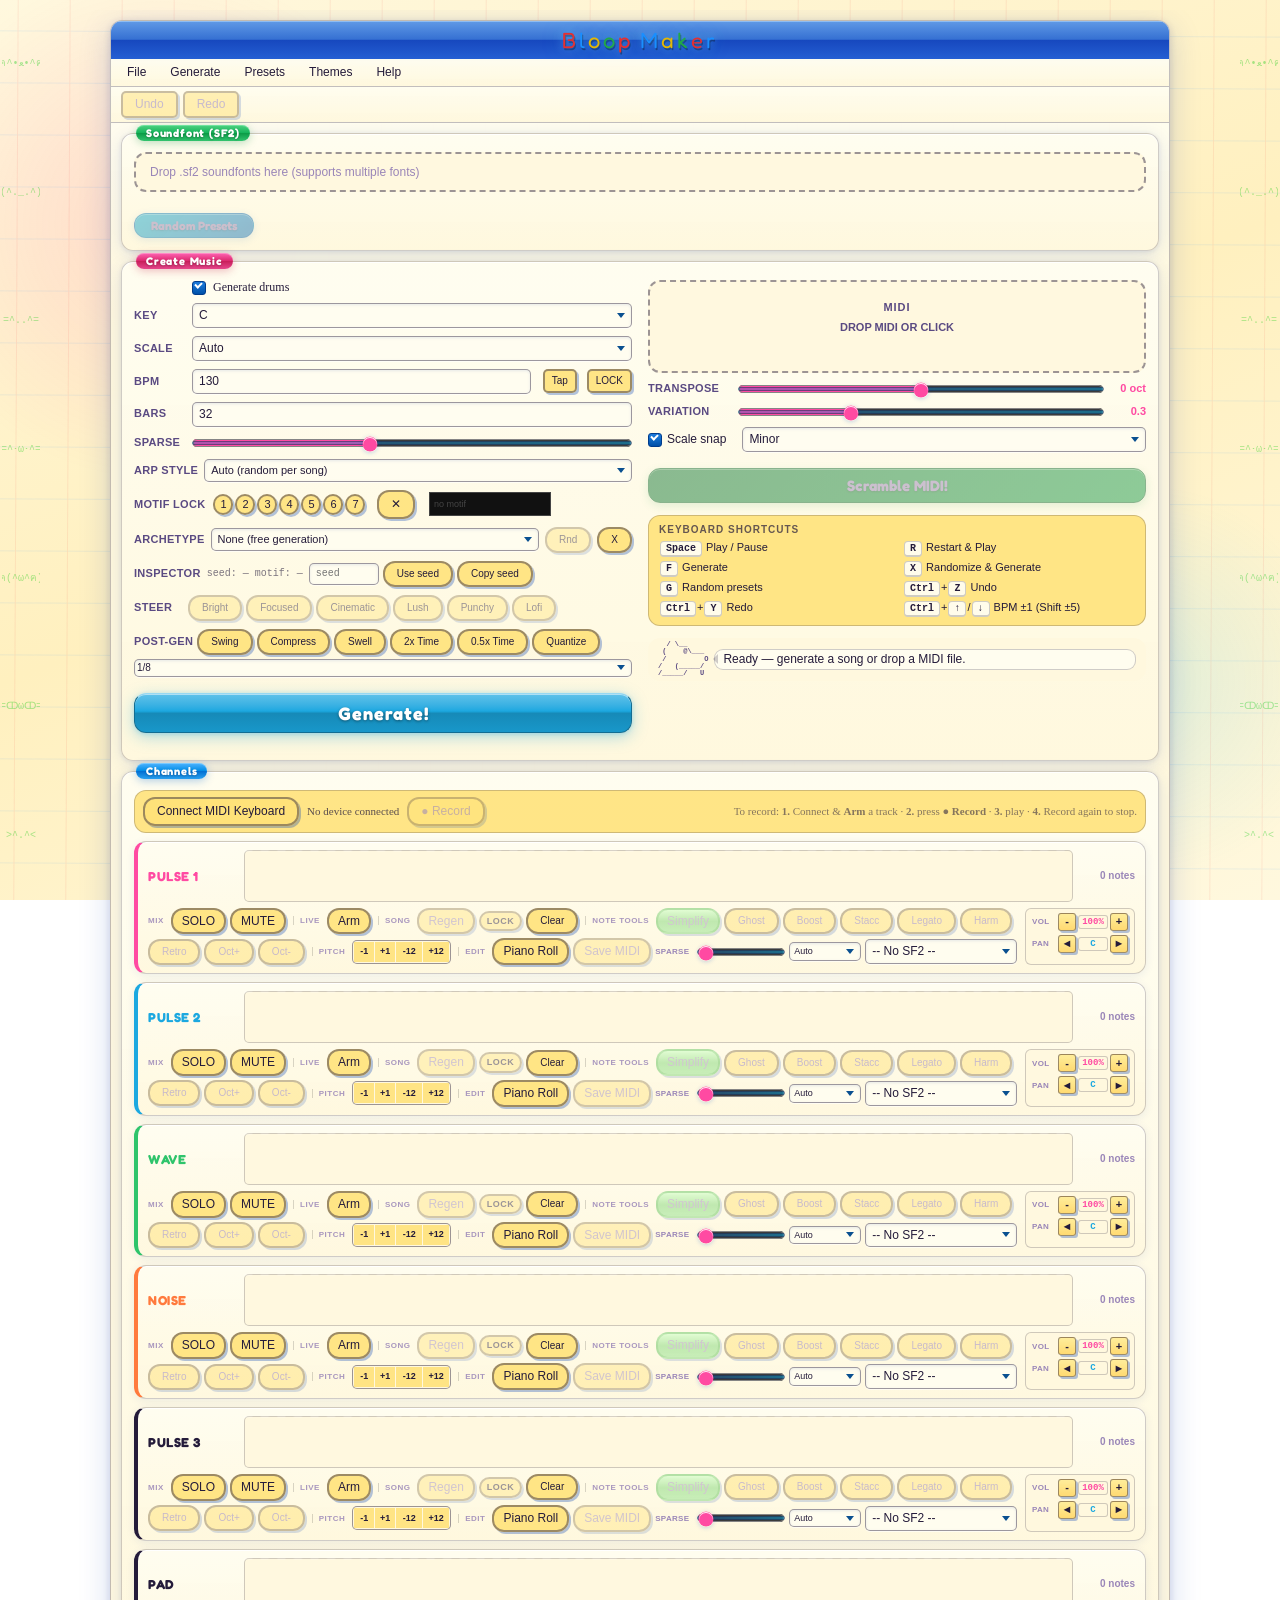
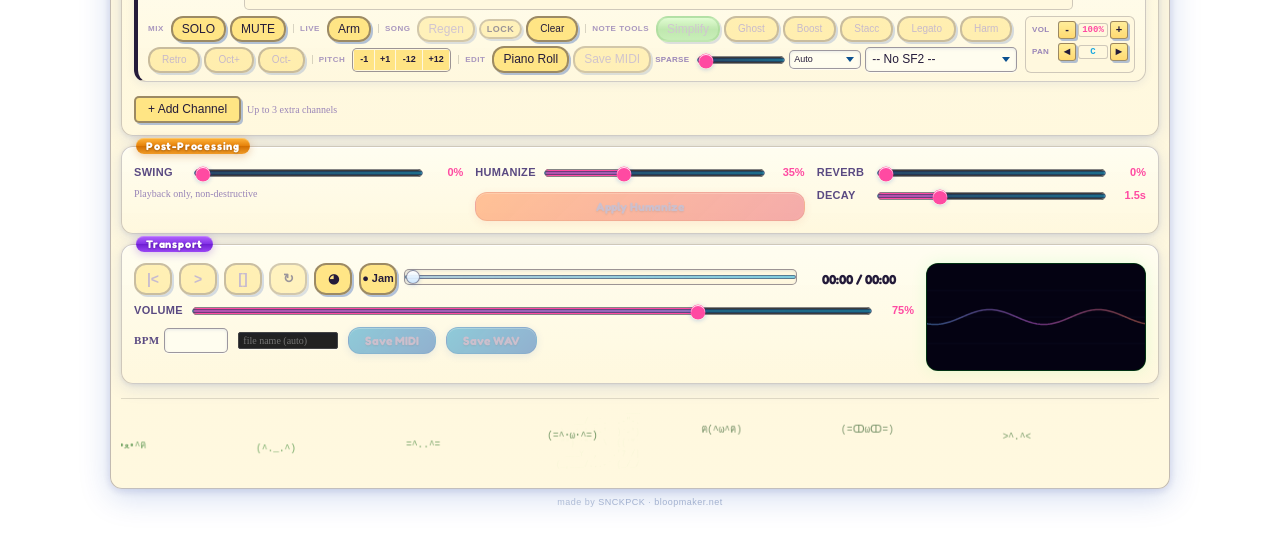
==== commit e101a7a1: "Add gallery screenshots, fix generate error" ====
--- a/app/index.html
+++ b/app/index.html
@@ -144,7 +144,7 @@
 
   <link rel="preconnect" href="https://fonts.googleapis.com" />
   <link href="https://fonts.googleapis.com/css2?family=Fredoka+One&family=Nunito:wght@400;600;700;800&display=swap" rel="stylesheet" />
-  <script type="module" crossorigin src="./assets/index-CgoJ6FzN.js"></script>
+  <script type="module" crossorigin src="./assets/index-Bbobmtjs.js"></script>
   <link rel="stylesheet" crossorigin href="./assets/index-CwLfNm_X.css">
 </head>
 <body>
